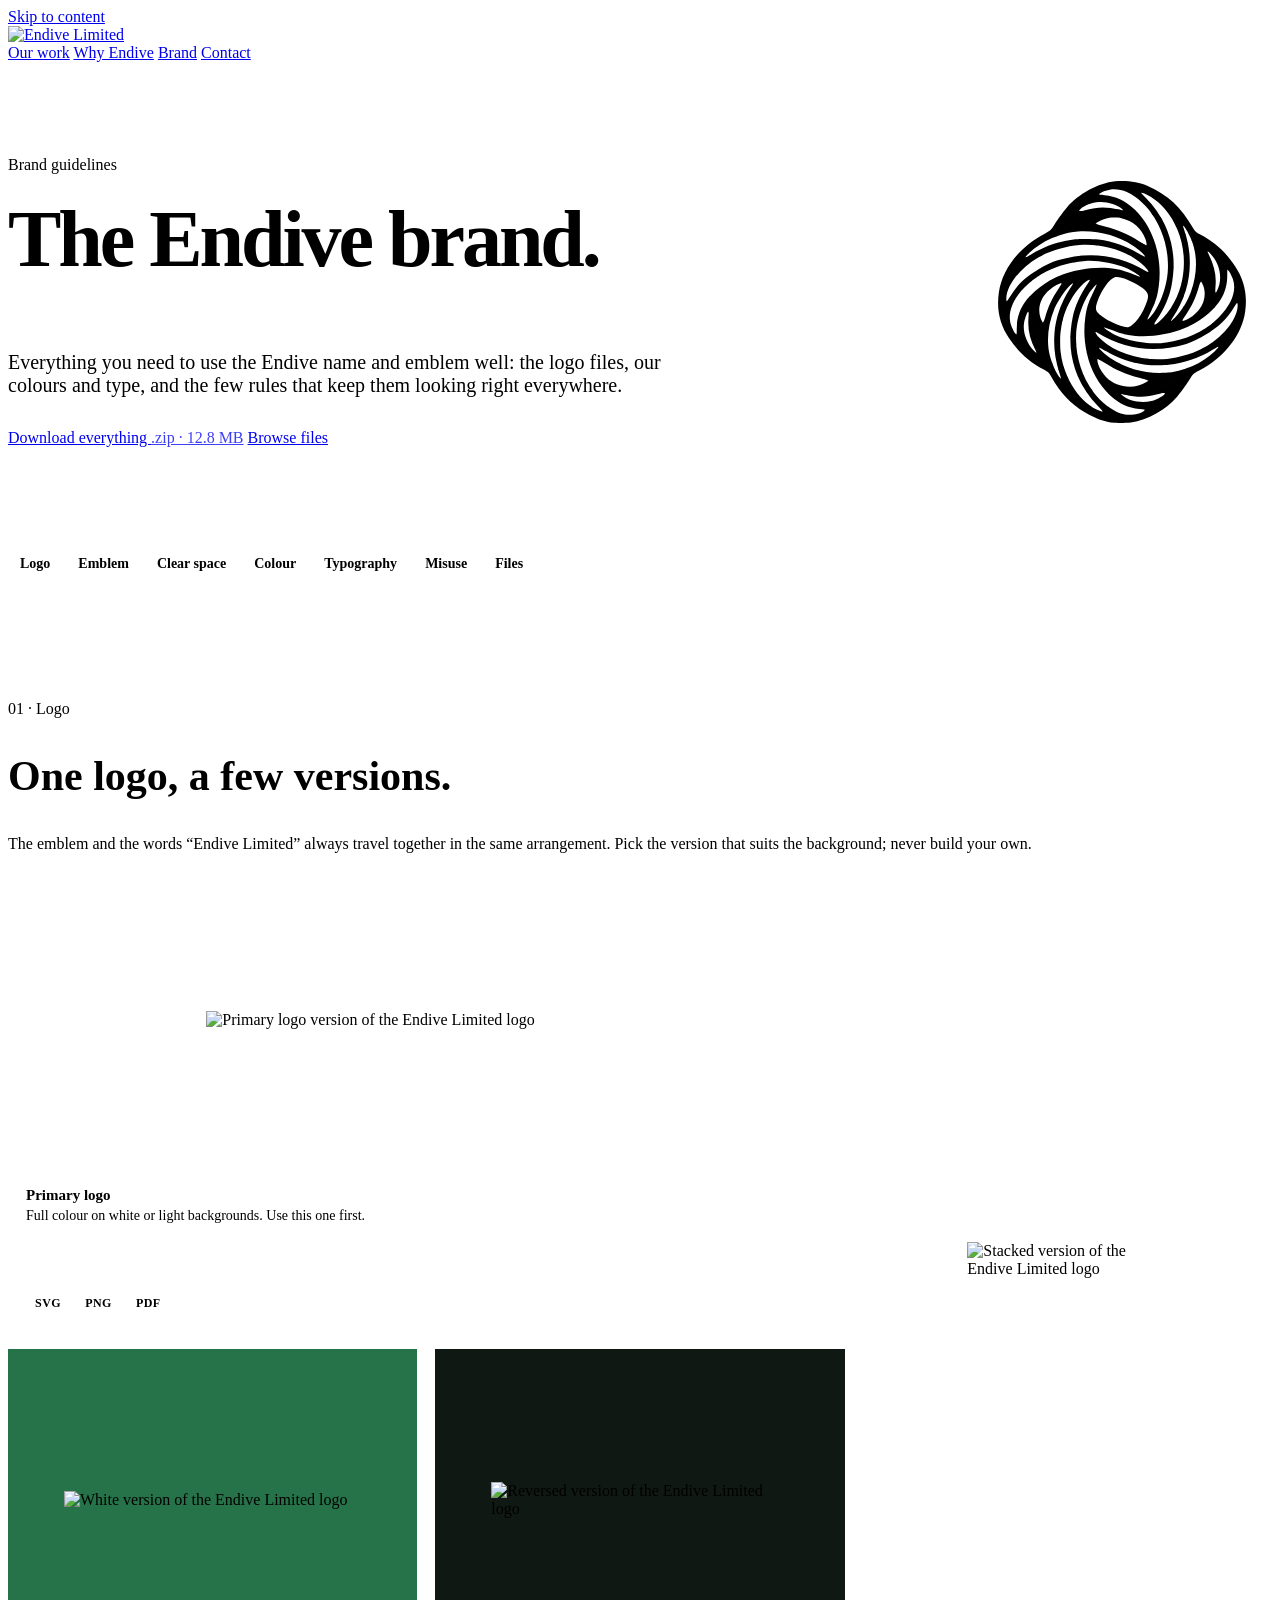
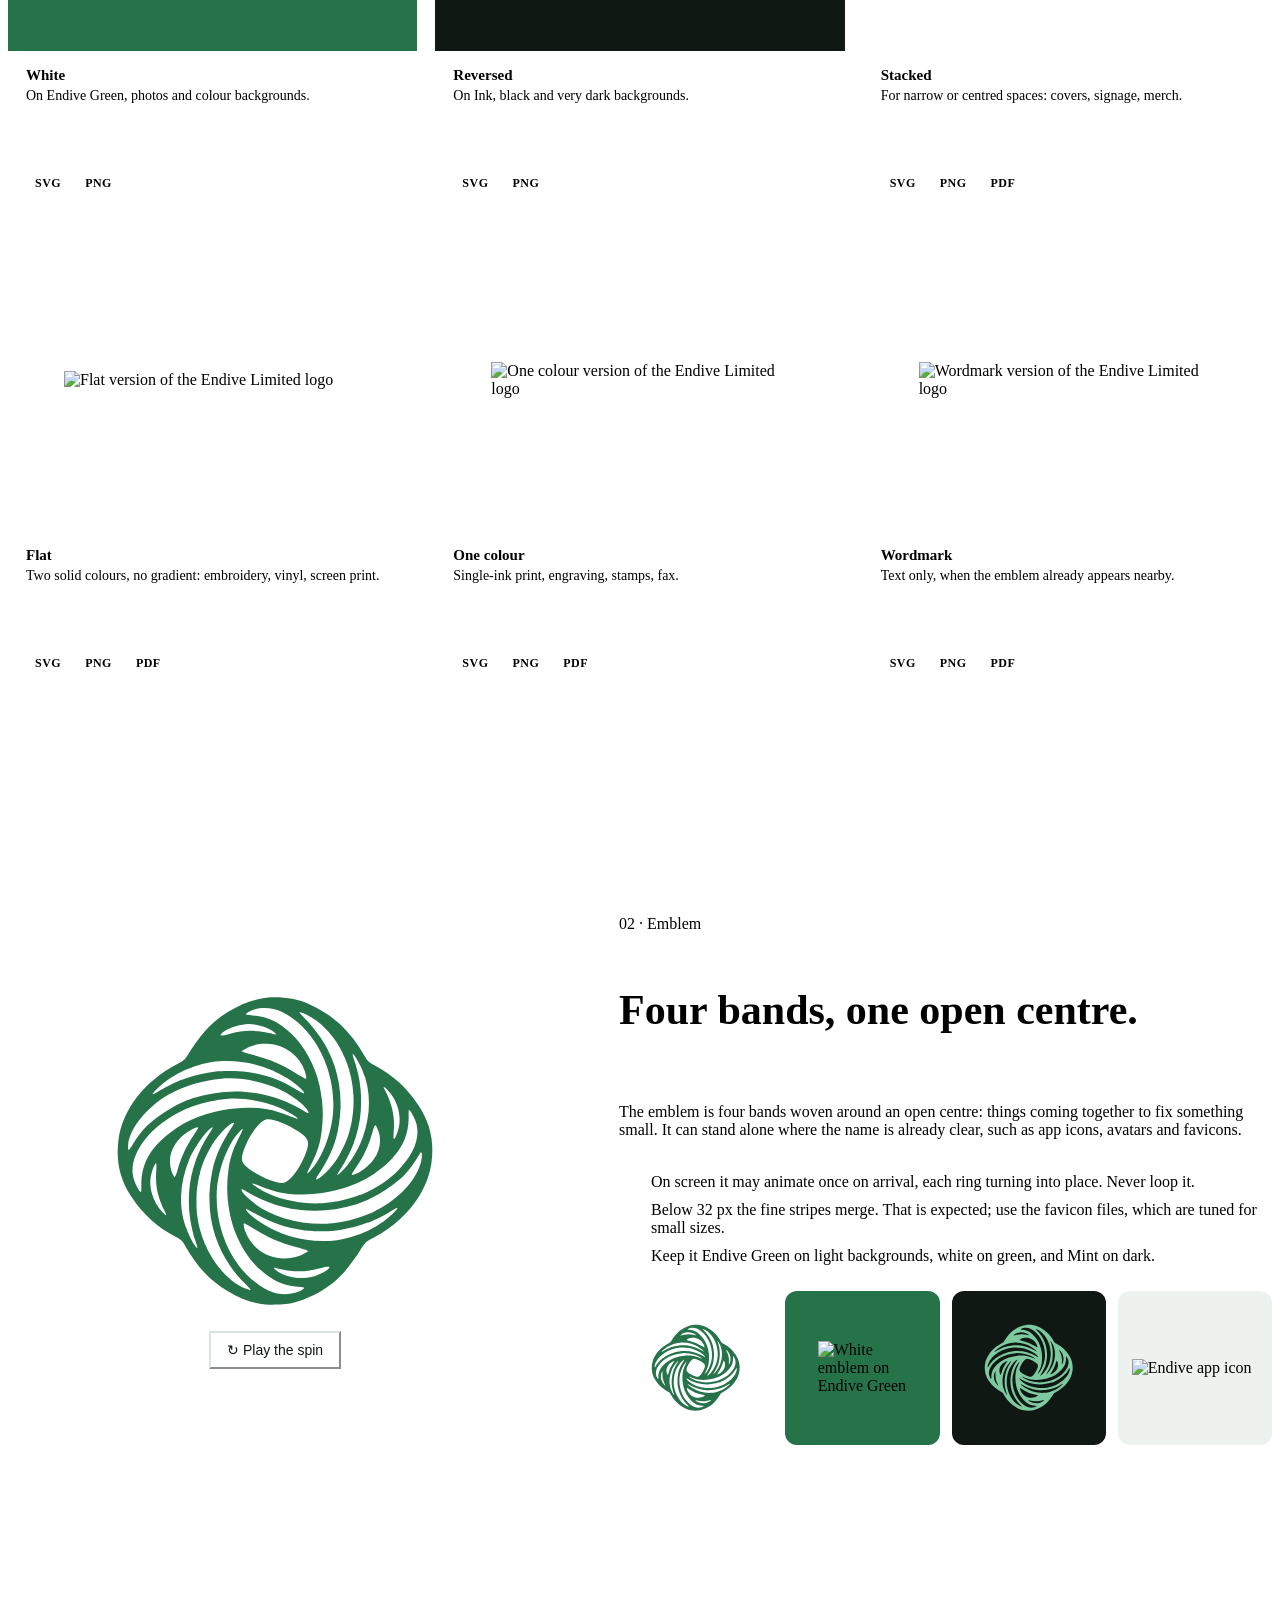
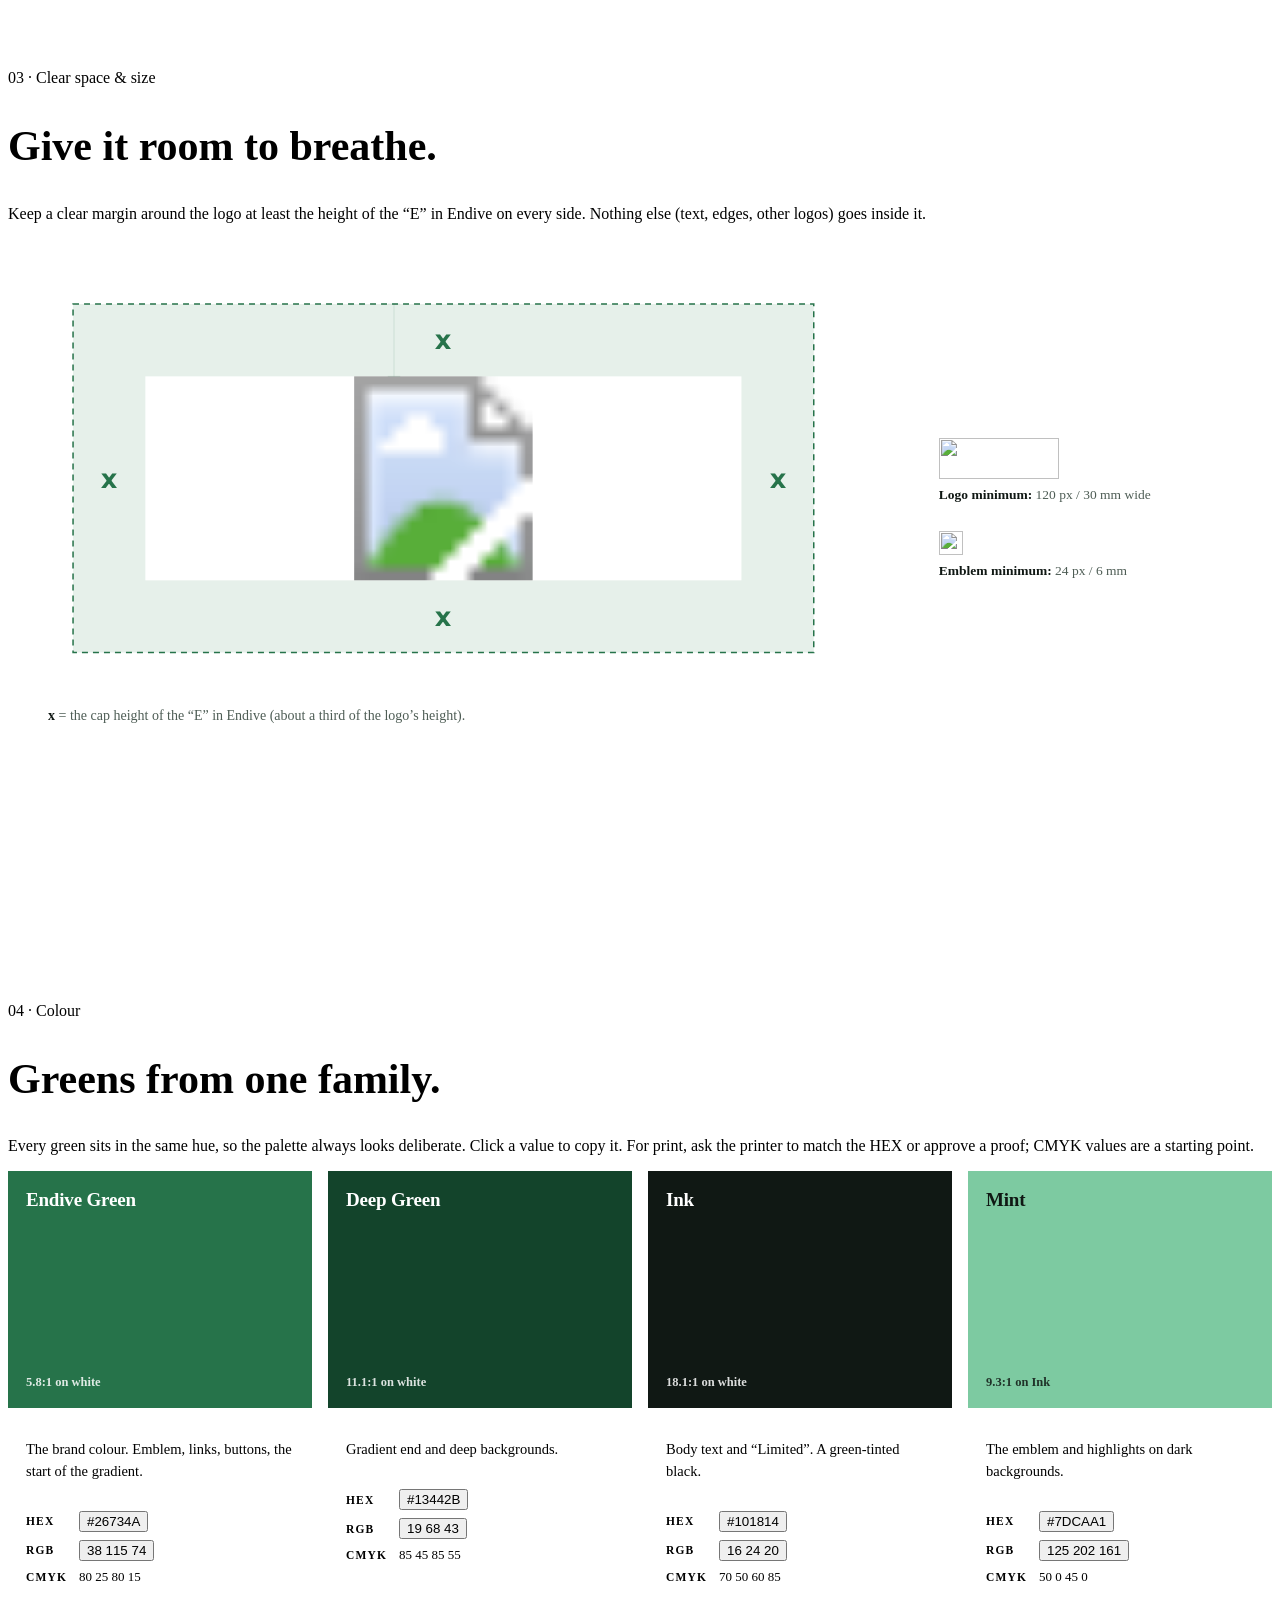
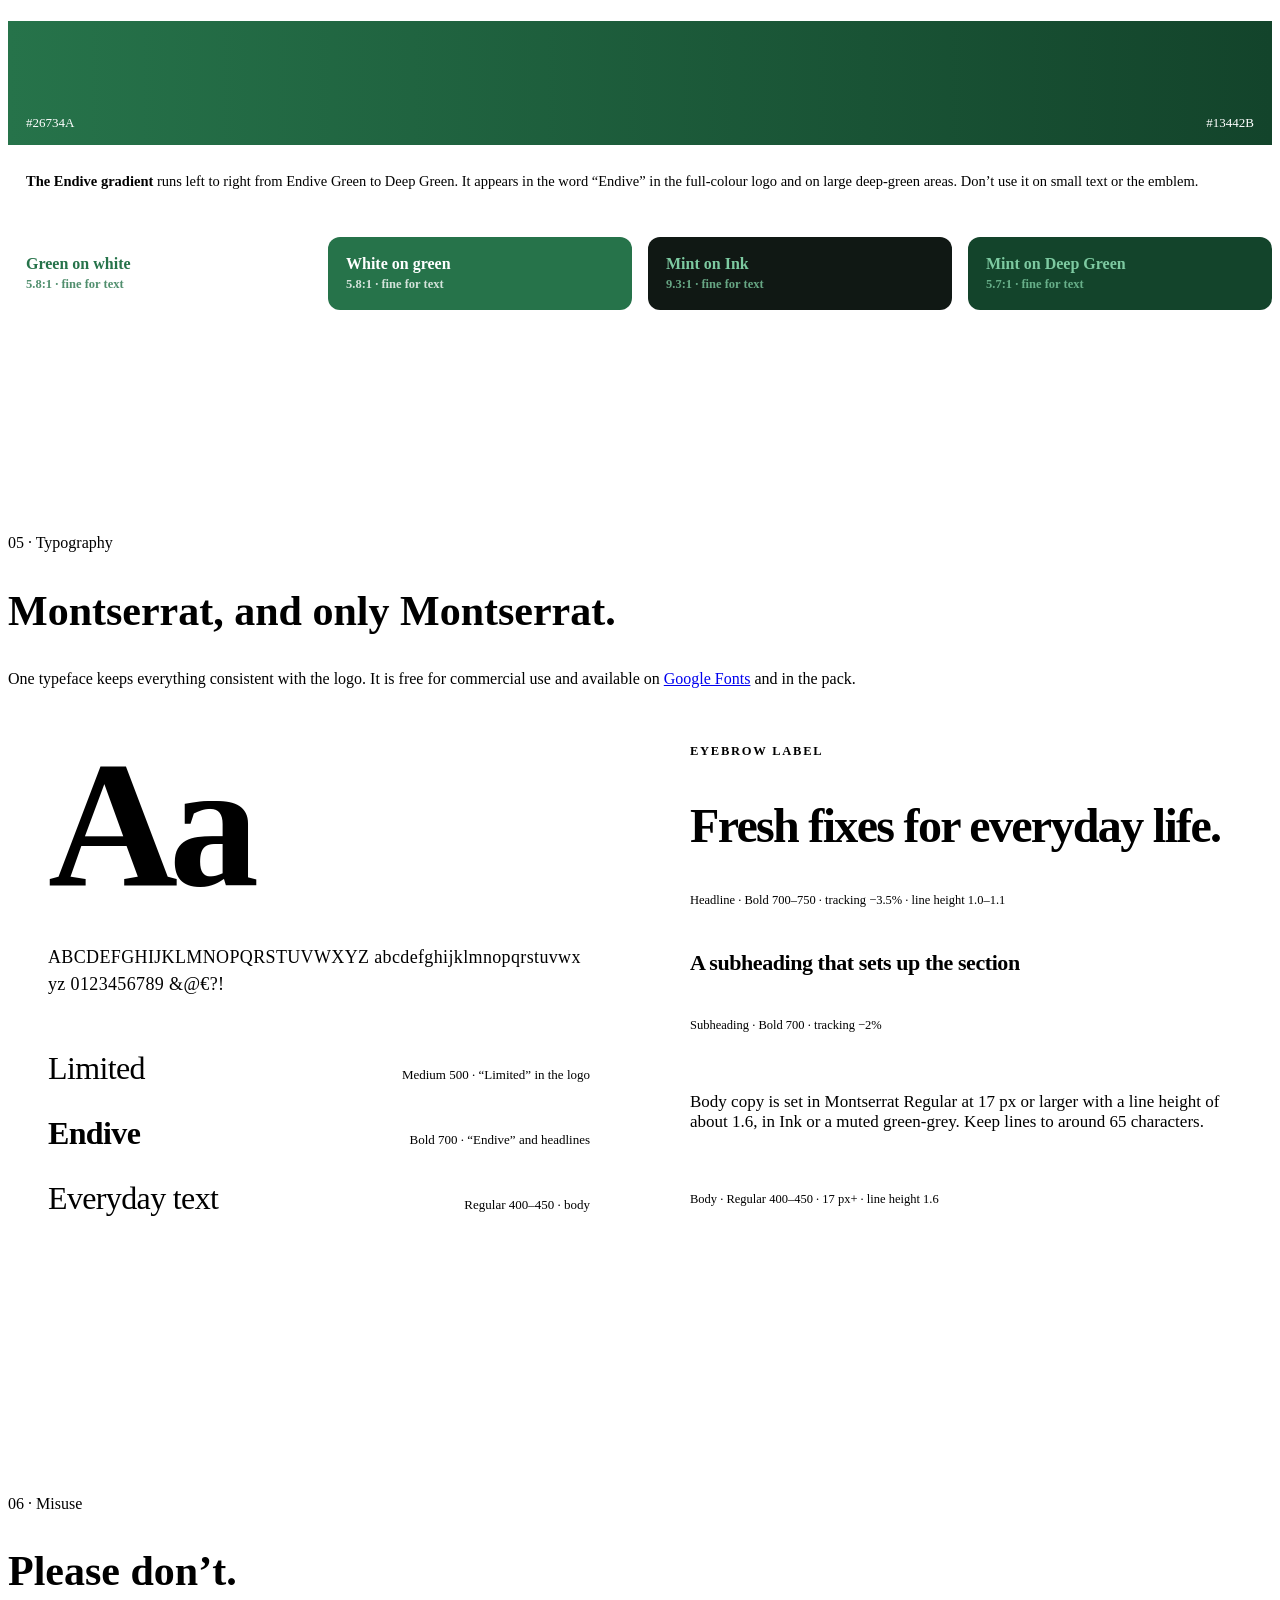
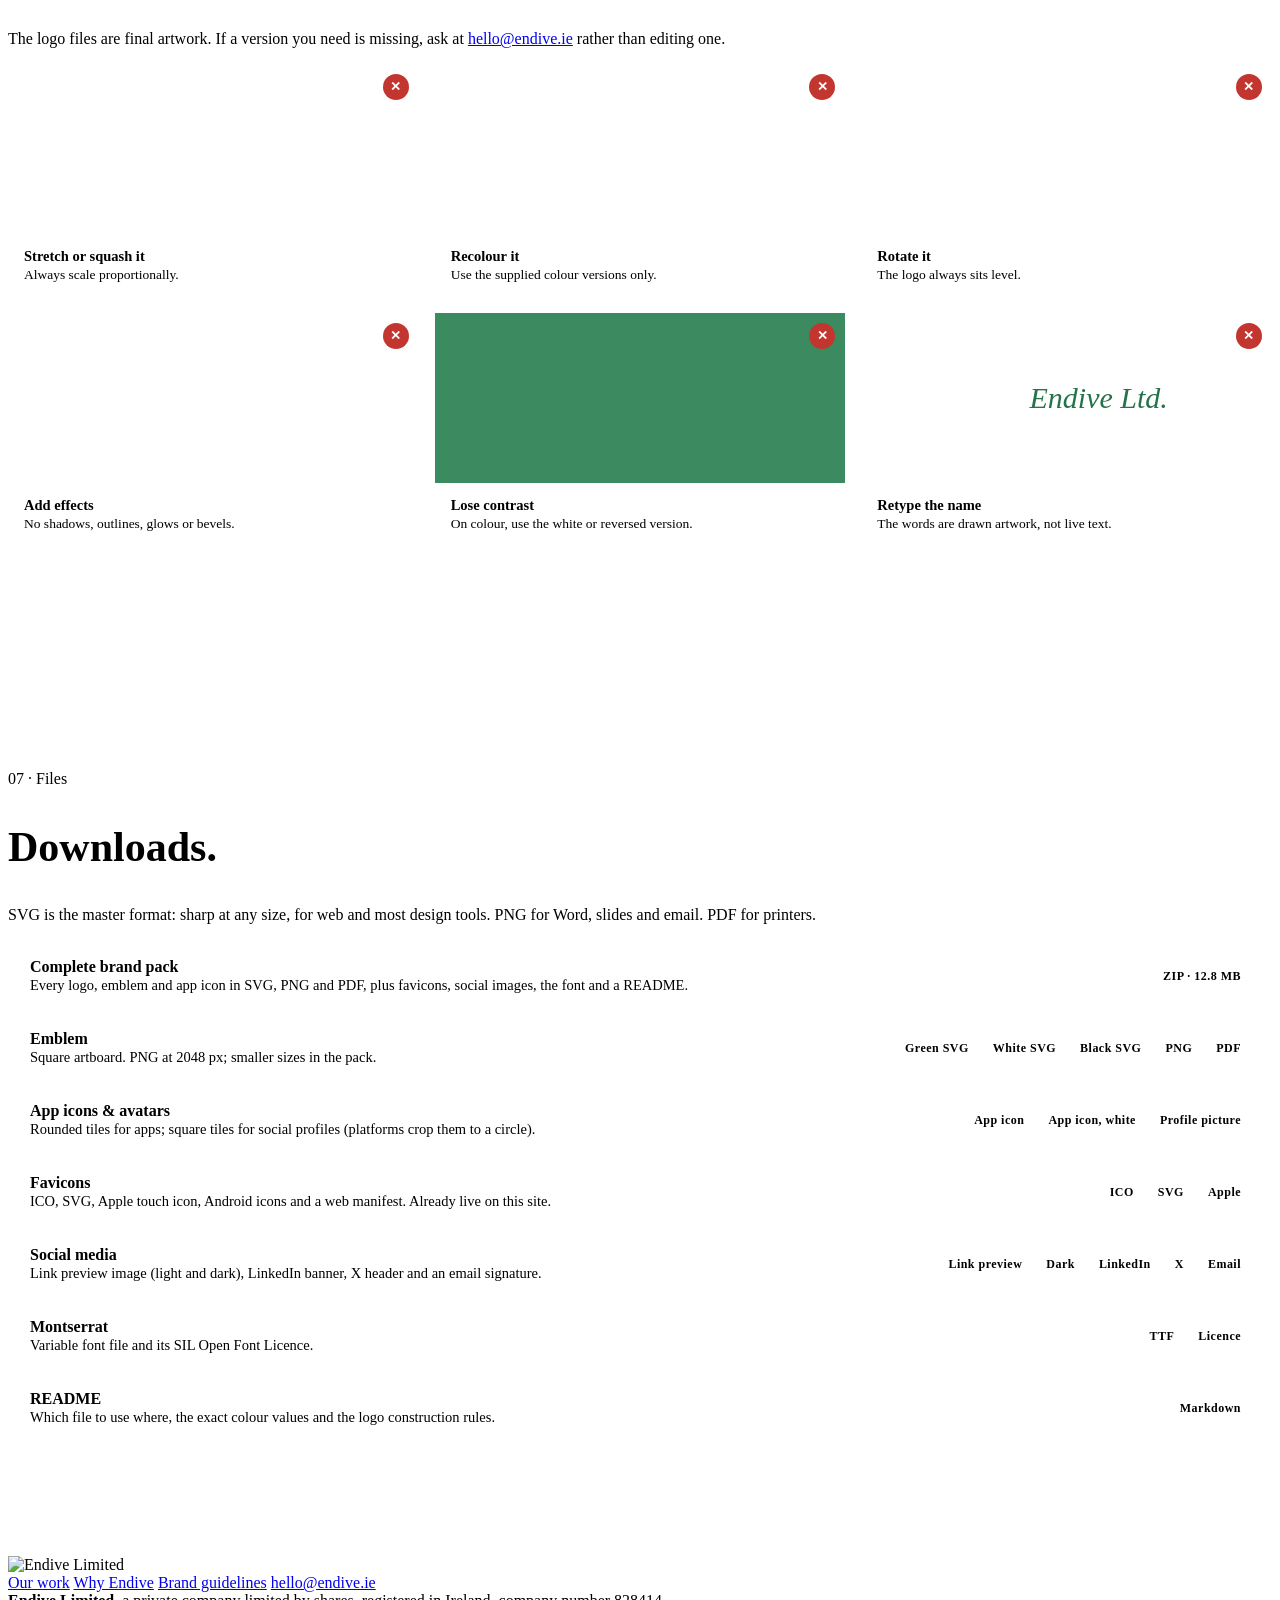
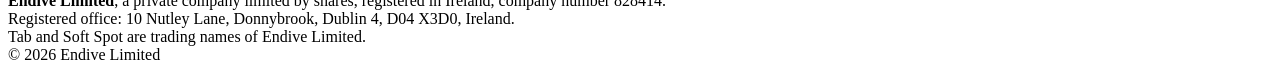
==== site/public/brand/index.html @ 1403a579 "Rebrand the site with the new Endive logo and add brand guidelines - Home page rebuilt in the brand:" ====
<!doctype html>
<html lang="en-IE">
<head>
<meta charset="utf-8">
<meta name="viewport" content="width=device-width, initial-scale=1, viewport-fit=cover">
<title>Brand guidelines · Endive Limited</title>
<meta name="description" content="The Endive Limited logo, emblem, colours and typography, with downloads in SVG, PNG and PDF.">
<link rel="canonical" href="https://endive.ie/brand/">
<meta property="og:type" content="website">
<meta property="og:site_name" content="Endive Limited">
<meta property="og:title" content="Brand guidelines · Endive Limited">
<meta property="og:description" content="The Endive Limited logo, emblem, colours and typography, with downloads in SVG, PNG and PDF.">
<meta property="og:url" content="https://endive.ie/brand/">
<meta property="og:image" content="https://endive.ie/og-image.png">
<meta property="og:image:width" content="1200">
<meta property="og:image:height" content="630">
<meta property="og:image:alt" content="The Endive Limited logo">
<meta name="twitter:card" content="summary_large_image">
<link rel="icon" href="/favicon.ico" sizes="48x48">
<link rel="icon" href="/favicon.svg" type="image/svg+xml">
<link rel="apple-touch-icon" href="/apple-touch-icon.png">
<link rel="manifest" href="/site.webmanifest">
<meta name="theme-color" content="#F5F8F6" media="(prefers-color-scheme: light)">
<meta name="theme-color" content="#0B120E" media="(prefers-color-scheme: dark)">
<link rel="preconnect" href="https://fonts.googleapis.com">
<link rel="preconnect" href="https://fonts.gstatic.com" crossorigin>
<link rel="stylesheet" href="https://fonts.googleapis.com/css2?family=Montserrat:wght@400..800&display=swap">
<link rel="stylesheet" href="/assets/site.css">
<script src="/assets/site.js" defer></script>
<style>
/* Brand guidelines: intro with downloads, then logo, emblem, clear space, colour, type, misuse, files. Logo panels keep their
   intended backgrounds in both themes; everything around them follows the page theme. */
.b-hero { padding-block: clamp(40px, 7vw, 96px) clamp(48px, 7vw, 88px); }
.b-hero .container { display: grid; grid-template-columns: minmax(0, 1.3fr) minmax(0, .7fr); gap: 48px; align-items: center; }
.b-hero h1 { font-size: clamp(42px, 6.6vw, 80px); letter-spacing: -0.038em; margin-top: 20px; }
.b-hero p { font-size: clamp(18px, 1.7vw, 20px); color: var(--muted); max-width: 34em; margin-top: 22px; }
.b-hero .actions { margin-top: 32px; }
.b-hero .stage { width: min(300px, 100%); justify-self: end; border: 0; background: none; padding: 0; cursor: pointer; border-radius: 50%; color: inherit; }
@media (max-width: 860px) { .b-hero .container { grid-template-columns: 1fr; } .b-hero .stage { display: none; } }

.toc { position: sticky; top: 72px; z-index: 10; background: color-mix(in srgb, var(--bg) 88%, transparent); -webkit-backdrop-filter: blur(12px); backdrop-filter: blur(12px); border-block: 1px solid var(--rule); }
.toc .container { display: flex; gap: 4px; overflow-x: auto; scrollbar-width: none; padding-block: 10px; }
.toc .container::-webkit-scrollbar { display: none; }
.toc a { flex: none; font-size: 14px; font-weight: 600; color: var(--muted); text-decoration: none; padding: 6px 12px; border-radius: 999px; }
.toc a:hover { color: var(--fg); background: var(--tint); }
@media (max-width: 720px) { .toc { top: 64px; } }

.b-section { padding-block: clamp(64px, 9vw, 112px); border-bottom: 1px solid var(--rule); scroll-margin-top: 130px; }
.b-section:nth-of-type(even) { background: var(--surface); }
.b-section .section-head h2 { font-size: clamp(30px, 4vw, 42px); }

/* Logo tiles */
.tiles { display: grid; grid-template-columns: repeat(3, minmax(0, 1fr)); gap: 18px; }
.tile { margin: 0; border: 1px solid var(--rule); border-radius: var(--radius); overflow: hidden; background: var(--surface); display: flex; flex-direction: column; }
.tile.wide { grid-column: span 2; }
.tile.tall { grid-row: span 2; }
.tile-art { display: grid; place-items: center; padding: clamp(28px, 5vw, 56px); min-height: 190px; flex: 1; }
.tile-art img { width: 100%; max-width: 300px; height: auto; }
.tile.wide .tile-art img { max-width: 440px; }
.tile.tall .tile-art img { max-width: 200px; }
.tile figcaption { display: flex; flex-direction: column; align-items: flex-start; justify-content: space-between; min-height: 128px; gap: 12px; padding: 16px 18px; border-top: 1px solid var(--rule); font-size: 14px; }
.tile figcaption div:first-child { display: grid; gap: 2px; min-width: 0; }
.tile figcaption strong { font-size: 15px; }
.tile figcaption span { color: var(--muted); line-height: 1.45; }
.dl { display: flex; gap: 6px; flex: none; }
.dl a { font-size: 12px; font-weight: 700; letter-spacing: .04em; text-decoration: none; color: var(--fg); border: 1px solid var(--rule); padding: 4px 9px; border-radius: 999px; }
.dl a:hover { border-color: var(--accent); color: var(--accent); }
@media (max-width: 900px) { .tiles { grid-template-columns: repeat(2, minmax(0, 1fr)); } .tile.tall { grid-row: auto; } }
@media (max-width: 600px) { .tiles { grid-template-columns: 1fr; } .tile.wide { grid-column: auto; } .tile figcaption { min-height: 0; } }

/* Emblem */
.v-green { fill: #26734A; } .v-mint { fill: #7DCAA1; }
.b-hero .stage { position: relative; display: grid; place-items: center; aspect-ratio: 1; }
.b-hero .stage::before { content: ""; position: absolute; inset: 0; border-radius: 50%; background: radial-gradient(circle, var(--tint) 0 46%, transparent 70%); z-index: -1; }
.b-hero .stage .emblem { width: 84%; }
.emb { display: grid; grid-template-columns: minmax(0, .9fr) minmax(0, 1.1fr); gap: clamp(32px, 6vw, 80px); align-items: center; }
.emb-stage { background: #FFFFFF; border: 1px solid var(--rule); border-radius: 22px; padding: clamp(32px, 6vw, 64px); display: grid; gap: 20px; justify-items: center; }
.emb-stage .emblem { fill: #26734A; width: min(320px, 100%); }
.emb-stage .btn { font-size: 14px; padding: 9px 16px; background: #FFFFFF; color: #101814; border-color: #DAE3DD; }
.emb-stage .btn:hover { border-color: #26734A; }
.emb-copy { display: grid; gap: 18px; }
.emb-copy p { color: var(--muted); }
.variants { display: grid; grid-template-columns: repeat(4, minmax(0, 1fr)); gap: 12px; margin-top: 8px; }
.variant { border-radius: 12px; aspect-ratio: 1; display: grid; place-items: center; border: 1px solid var(--rule); }
.variant svg, .variant img { width: 58%; }
.variant.tilebg img { width: 82%; }
.rules { display: grid; gap: 10px; padding: 0; margin: 0; list-style: none; }
.rules li { display: grid; grid-template-columns: 22px 1fr; gap: 10px; }
.rules li::before { content: ""; width: 8px; height: 8px; margin-top: 10px; border-radius: 50%; background: var(--accent); justify-self: center; }
@media (max-width: 860px) { .emb { grid-template-columns: 1fr; } }

/* Clear space */
.space { display: grid; grid-template-columns: minmax(0, 1.4fr) minmax(0, .6fr); gap: 20px; }
.panel { background: #FFFFFF; border: 1px solid var(--rule); border-radius: var(--radius); padding: clamp(20px, 4vw, 40px); display: grid; gap: 16px; align-content: center; }
.panel-cap { font-size: 14px; color: #4E5D55; }
.panel-cap strong { color: #101814; }
.clear svg { width: 100%; height: auto; }
.minsizes { display: grid; gap: 28px; }
.minsize { display: grid; gap: 8px; justify-items: start; }
.minsize span { font-size: 13.5px; color: #4E5D55; }
@media (max-width: 860px) { .space { grid-template-columns: 1fr; } }

/* Colour */
.swatches { display: grid; grid-template-columns: repeat(4, minmax(0, 1fr)); gap: 16px; }
.swatch { border: 1px solid var(--rule); border-radius: var(--radius); overflow: hidden; background: var(--surface); display: flex; flex-direction: column; }
.swatch-chip { aspect-ratio: 4 / 3; padding: 18px; display: flex; flex-direction: column; justify-content: space-between; }
.swatch-chip strong { font-size: 19px; letter-spacing: -0.01em; }
.swatch-chip span { font-size: 12.5px; font-weight: 600; opacity: .85; }
.swatch-body { padding: 16px 18px 18px; display: grid; gap: 14px; font-size: 14.5px; }
.swatch-body p { color: var(--muted); line-height: 1.5; }
.swatch dl { display: grid; grid-template-columns: auto 1fr; gap: 8px 12px; margin: 0; align-items: center; }
.swatch dt { font-size: 11.5px; font-weight: 700; letter-spacing: .1em; color: var(--muted); }
.swatch dd { margin: 0; font-family: var(--mono); font-size: 13px; }
.gradient { margin-top: 18px; border-radius: var(--radius); border: 1px solid var(--rule); overflow: hidden; background: var(--surface); }
.gradient-bar { height: 96px; background: linear-gradient(90deg, #26734A, #13442B); display: flex; align-items: flex-end; justify-content: space-between; padding: 14px 18px; color: #FFFFFF; font-family: var(--mono); font-size: 13px; }
.gradient p { padding: 14px 18px; font-size: 14.5px; color: var(--muted); }
.ratio-row { display: grid; grid-template-columns: repeat(4, minmax(0, 1fr)); gap: 16px; margin-top: 18px; }
.ratio-demo { border-radius: 12px; padding: 18px; font-weight: 650; display: grid; gap: 4px; }
.ratio-demo span { font-size: 12.5px; font-weight: 600; opacity: .8; }
@media (max-width: 960px) { .swatches, .ratio-row { grid-template-columns: repeat(2, minmax(0, 1fr)); } }

/* Typography */
.type { display: grid; grid-template-columns: minmax(0, 1fr) minmax(0, 1fr); gap: 20px; }
.specimen { border: 1px solid var(--rule); border-radius: var(--radius); background: var(--surface); padding: clamp(24px, 4vw, 40px); display: grid; gap: 20px; }
.aa { font-size: clamp(110px, 16vw, 180px); font-weight: 700; line-height: .9; letter-spacing: -0.05em; color: var(--accent); }
.glyphs { font-size: 18px; letter-spacing: .02em; color: var(--muted); word-break: break-all; line-height: 1.5; }
.weights { display: grid; gap: 0; }
.weights div { display: flex; justify-content: space-between; align-items: baseline; gap: 16px; padding-block: 14px; border-bottom: 1px solid var(--rule); }
.weights div:last-child { border-bottom: 0; }
.weights b { font-size: clamp(24px, 3vw, 32px); letter-spacing: -0.02em; }
.weights span { font-size: 13px; color: var(--muted); white-space: nowrap; }
.scale { display: grid; gap: 18px; }
.scale .s1 { font-size: clamp(34px, 4.2vw, 48px); font-weight: 750; letter-spacing: -0.035em; line-height: 1.05; }
.scale .s2 { font-size: 22px; font-weight: 700; letter-spacing: -0.02em; }
.scale .s3 { font-size: 17px; color: var(--muted); }
.scale .s4 { font-size: 12.5px; font-weight: 700; letter-spacing: .14em; text-transform: uppercase; color: var(--accent); }
.spec { font-size: 12.5px; color: var(--muted); font-family: var(--mono); }
@media (max-width: 860px) { .type { grid-template-columns: 1fr; } }

/* Misuse */
.donts { display: grid; grid-template-columns: repeat(3, minmax(0, 1fr)); gap: 16px; }
.dont { margin: 0; border: 1px solid var(--rule); border-radius: var(--radius); overflow: hidden; background: var(--surface); }
.dont-art { position: relative; height: 170px; display: grid; place-items: center; background: #FFFFFF; overflow: hidden; }
.dont-art img { width: 62%; }
.dont-art::after { content: "✕"; position: absolute; top: 10px; right: 10px; width: 26px; height: 26px; border-radius: 50%; background: #C2362F; color: #FFFFFF; font-size: 13px; font-weight: 800; display: grid; place-items: center; }
.dont figcaption { padding: 14px 16px; font-size: 14.5px; font-weight: 600; }
.dont figcaption span { display: block; font-weight: 450; color: var(--muted); font-size: 13.5px; margin-top: 2px; }
.retype { display: flex; align-items: center; gap: 12px; font-family: Georgia, "Times New Roman", serif; font-style: italic; font-size: 30px; color: #26734A; }
.retype img { width: 52px; }
@media (max-width: 860px) { .donts { grid-template-columns: repeat(2, minmax(0, 1fr)); } }
@media (max-width: 520px) { .donts { grid-template-columns: 1fr; } }

/* Files */
.files { display: grid; gap: 0; border: 1px solid var(--rule); border-radius: var(--radius); background: var(--surface); overflow: hidden; }
.file { display: grid; grid-template-columns: minmax(0, 1fr) auto; gap: 8px 24px; align-items: center; padding: 18px 22px; border-bottom: 1px solid var(--rule); }
.file:last-child { border-bottom: 0; }
.file strong { display: block; font-size: 16px; }
.file span { color: var(--muted); font-size: 14.5px; }
.file .dl { flex-wrap: wrap; justify-content: flex-end; }
.file.primary { background: var(--tint); }
@media (max-width: 640px) { .file { grid-template-columns: 1fr; } .file .dl { justify-content: flex-start; } }
</style>
</head>
<body>
<a class="skip" href="#main">Skip to content</a>
<header class="top">
  <div class="container">
    <a class="brandmark" href="/" aria-label="Endive Limited, home"><picture><source srcset="/brand/files/svg/endive-logo-horizontal-reversed.svg" media="(prefers-color-scheme: dark)"><img src="/brand/files/svg/endive-logo-horizontal.svg" alt="Endive Limited" width="117" height="40"></picture></a>
    <nav class="nav" aria-label="Main">
      <a class="opt" href="/#work">Our work</a>
      <a class="opt" href="/#story">Why Endive</a>
      <a href="/brand/" aria-current="page">Brand</a>
      <a class="nav-cta" href="mailto:hello@endive.ie">Contact</a>
    </nav>
  </div>
</header>
<main id="main">
  <section class="b-hero">
    <div class="container">
      <div>
        <span class="eyebrow">Brand guidelines</span>
        <h1>The Endive brand.</h1>
        <p>Everything you need to use the Endive name and emblem well: the logo files, our colours and type, and the few rules that keep them looking right everywhere.</p>
        <div class="actions">
          <a class="btn primary" href="/brand/Endive-Brand-Assets.zip" download>Download everything <span class="muted" style="color:inherit;opacity:.75;font-weight:500">.zip · 12.8 MB</span></a>
          <a class="btn ghost" href="#files">Browse files</a>
        </div>
      </div>
      <button class="stage" type="button" data-replay="brand-hero" aria-label="Spin the Endive emblem"><svg id="brand-hero" class="emblem spin" viewBox="-1200 -1200 2400 2400" role="img" aria-label="Endive emblem"><defs><path id="brand-hero-p" d="M-66.7 -1149C39.8 -1159.9 159.6 -1143.3 244.5 -1105.7C437.5 -1020.4 563.8 -903.1 676.5 -704.6C693.7 -674.4 702.7 -666.2 745.8 -642.5C892.3 -561.7 986.1 -476.5 1075.4 -343.1C1164.1 -210.7 1195.7 -71.1 1173.2 90C1141.9 314.4 977.5 525.6 735.4 652.1C677.4 682.4 676.6 683.3 634.4 752.8C612.3 789.2 557.9 863.1 524.8 901.6C417.8 1026.4 246.5 1122.6 85 1148.4C62.2 1152.1 -39.3 1153.7 -72.5 1150.9C-163.1 1143.4 -251.3 1112.2 -350 1052.9C-491.6 967.7 -583.3 870.4 -676.5 706.2C-693.7 675.9 -702.7 667.8 -745.8 644C-892.3 563.3 -986.1 478 -1075.4 344.7C-1164.1 212.2 -1195.7 72.7 -1173.2 -88.4C-1141.9 -312.9 -977.5 -524 -735.4 -650.6C-677.4 -680.9 -676.6 -681.7 -634.4 -751.2C-612.3 -787.6 -557.9 -861.5 -524.8 -900C-413.4 -1030 -224.3 -1132.8 -66.7 -1149ZM-61.7 -237.4C-117 -226.6 -199.5 -111.6 -239.2 10C-253.9 55.2 -251 79.4 -227.5 105.3C-172.1 166.6 3.7 249 58.5 239.4C116.3 229.2 198.4 116.6 239.2 -8.4C259.8 -71.6 247.4 -98 173.4 -147.5C89.5 -203.7 -19.9 -245.5 -61.7 -237.4ZM1087 18.7C1083.4 24 1075 37.3 1068.3 48.3C995.6 167.5 937 224.2 794.9 312.9C737.9 348.4 665.1 382.7 612.4 398.9C316.7 489.4 30.5 453.9 -229.9 294.4C-270.7 269.4 -251 308.4 -198.3 357C-31.9 510.4 265.7 581.7 516.3 528.2C740.8 480.3 904.3 383.4 1022.5 228.3C1070.4 165.5 1101.7 88.7 1101.7 34.2C1101.6 8.2 1097.2 3.5 1087 18.7ZM-402.5 -542.5C-539.6 -531.6 -686 -487.7 -797 -424.2C-969.3 -325.6 -1101.7 -155.4 -1101.7 -32.7C-1101.6 2.8 -1097.4 1 -1068.3 -46.7C-995.6 -165.9 -937 -222.6 -794.9 -311.3C-737.9 -346.8 -665.1 -381.2 -612.4 -397.3C-316.7 -487.8 -30.5 -452.3 229.9 -292.8C270.7 -267.8 251 -306.8 198.3 -355.4C59.5 -483.4 -185.3 -559.6 -402.5 -542.5ZM-115.8 -1070C-154.7 -1063.7 -195.2 -1048.1 -212 -1032.9C-216.1 -1029.2 -218.9 -1026.9 -218.6 -1025.1C-217.9 -1021.7 -205.3 -1020.6 -166.6 -1016.7C-55 -1005.6 21.2 -970.5 112.5 -888C217.9 -792.8 300.9 -643.5 334 -489.6C360.2 -367.7 365.1 -262.4 350 -148.9C337 -51 322.5 -5.5 270 102.5C236.5 171.2 235.1 176.9 256.1 157C348.6 69.9 428.6 -135.8 436.8 -307.5C451.9 -621.7 287.4 -933 46.1 -1046.7C-2.8 -1069.7 -63.4 -1078.5 -115.8 -1070ZM-256.1 -155.5C-348.6 -68.3 -428.6 137.4 -436.8 309.1C-446.2 504.8 -385.4 707 -271.2 860C-204.2 949.7 -92.8 1036.5 -11.7 1062.1C61.8 1085.3 168.7 1072.5 210.8 1035.5C215.5 1031.3 218.8 1028.6 218.5 1026.7C217.8 1023.2 204.9 1022.1 166.6 1018.3C55 1007.1 -21.2 972 -112.5 889.6C-217.9 794.4 -300.9 645 -334 491.2C-360.2 369.3 -365.1 264 -350 150.5C-337 52.6 -322.5 7.1 -270 -100.9C-236.5 -169.6 -235.1 -175.4 -256.1 -155.5ZM1003 -306.3C1002.8 -305.6 1002.6 -282.2 1002.5 -254.2C1002 -79.9 924.8 45.3 738.8 173.9C563.7 294.8 278.9 353.9 58.4 314.9C9.3 306.3 -39.4 291.2 -117.8 260.5C-172.4 239.1 -181.1 237.7 -163 253.2C-68.5 334.1 129.3 393.2 305.8 393.2C355 393.2 363.3 392.6 421.7 384.8C615.5 358.9 798.4 272.2 920.8 148.3C1046.6 21 1094 -108.3 1055.7 -219.6C1040.8 -262.7 1006.5 -319.3 1003 -306.3ZM-346.7 -391.6C-491 -379.1 -604.2 -348.9 -715.2 -293.3C-947.1 -177.1 -1096.6 29.6 -1064.5 189.5C-1056.5 229.2 -1030.1 285.7 -1011 304C-1008.4 306.5 -1006.7 308.2 -1005.4 307.9C-1002.5 307.1 -1002.5 295.3 -1002.4 256.1C-1002.2 81.7 -925 -43.6 -738.8 -172.3C-563.7 -293.2 -278.9 -352.3 -58.4 -313.4C-9.3 -304.7 39.4 -289.7 117.8 -259C163.9 -240.9 170 -239 170 -243C170 -253.6 92.1 -300.7 34.1 -325.1C-76.4 -371.8 -241.8 -400.6 -346.7 -391.6ZM-323.7 -207.3C-371.6 -181.3 -442.8 -99.1 -488.7 -16.9C-543.6 81.5 -566.9 153.6 -584.1 279.1C-590.5 325.6 -590.6 422.9 -584.2 477.5C-554.7 730.9 -391.6 972.3 -206.1 1037.3C-173.6 1048.7 -175 1045.5 -225.4 994.3C-451.3 765.1 -536 471.7 -469.9 148C-448.6 43.8 -402.4 -60.3 -328.5 -170.6C-301.5 -210.9 -300.3 -220 -323.7 -207.3ZM183.3 -1038.2C183.3 -1036.7 202.3 -1016.2 225.4 -992.8C451.3 -763.6 536 -470.2 469.9 -146.4C448.6 -42.2 402.4 61.9 328.5 172.2C295.3 221.8 302.9 228.1 350.4 189.9C459.1 102.5 549.8 -65 576.4 -227.5C588 -298.2 591.3 -349.6 588.4 -416.7C577.2 -677.6 436 -923.3 241.7 -1020.2C208 -1037 183.3 -1044.6 183.3 -1038.2ZM896.7 435.4C888.9 439.8 873.9 448.7 863.3 455.2C737.4 532.4 601.6 578.9 445 598.4C396.5 604.4 272.3 603.4 223.4 596.6C80.8 576.6 -24.6 540.7 -149.5 469.4C-210.1 434.8 -218.3 430.9 -218.3 436.8C-218.3 449 -162.5 499.9 -112.5 533.3C41.3 636 223.2 685 410.5 674.3C580.7 664.6 767.1 583.5 884.3 468.1C924 429.1 928.3 417.6 896.7 435.4ZM-418.8 -672.5C-582 -662.3 -770 -579.1 -884.3 -466.6C-933.9 -417.8 -930.1 -413.3 -870 -449.6C-732.9 -532.6 -605 -576.9 -445 -596.8C-396.5 -602.9 -272.3 -601.8 -223.4 -595C-80.8 -575 24.6 -539.1 149.5 -467.8C210.1 -433.2 218.3 -429.3 218.3 -435.2C218.3 -447.4 162.5 -498.3 112.5 -531.7C-42.8 -635.4 -228.2 -684.5 -418.8 -672.5ZM-235 548.4C-235 595 -199.2 665.9 -150.2 716.3C-53.7 815.7 115.9 835.7 233.3 761.6C241.3 756.6 248.7 752.5 249.8 752.5C250.8 752.5 251.7 751.7 251.7 750.8C251.7 749.9 250.2 749.1 248.4 749.1C246.7 749.1 244.8 748.4 244.3 747.6C241.7 743.5 213 734.3 162.9 721.5C35.3 688.9 -51.8 651.3 -161.9 581.2C-194.6 560.3 -227.2 542.5 -232.5 542.5C-234.3 542.5 -235 544.2 -235 548.4ZM-119.2 -801.9C-159.9 -795.2 -202.1 -779.7 -233.3 -760C-241.3 -755 -248.7 -750.9 -249.8 -750.9C-250.8 -750.9 -251.7 -750.1 -251.7 -749.2C-251.7 -748.3 -250.2 -747.5 -248.4 -747.5C-246.7 -747.5 -244.8 -746.9 -244.3 -746C-241.7 -742 -213 -732.8 -162.9 -719.9C-35.3 -687.4 51.8 -649.7 161.9 -579.6C194.6 -558.8 227.2 -540.9 232.5 -540.9C237.8 -540.9 232.7 -573.2 223.1 -600.4C187.7 -700.9 101.4 -775.7 -5.6 -798.6C-30.4 -803.9 -95.4 -805.8 -119.2 -801.9ZM-478.8 -172.4C-522.6 -143.5 -609.1 -19.2 -642.7 62.8C-705.6 216.3 -721.2 372.8 -687.4 510.7C-668.7 586.7 -623.3 686.3 -590.9 722.2C-578.4 735.9 -579.1 729.6 -595.3 679.4C-637.8 547.4 -652.8 428.6 -643.3 299.1C-632.4 149.7 -578.7 -3.2 -491.6 -133.5C-462.9 -176.5 -460.1 -184.8 -478.8 -172.4ZM582.7 -726.1C581.1 -723.6 583.8 -713.1 595.7 -676.3C622.2 -594.6 634.8 -536 641.7 -462.5C662 -245.2 611.3 -45.9 488.4 140.1C455.6 189.7 461 193.5 503.3 150.9C565.7 88.1 624 -6.4 656.6 -97.3C721.3 -278 720.8 -455 655 -606.7C629.7 -665.1 587.7 -734.3 582.7 -726.1ZM749.3 -190.5C743.9 -182.2 738.2 -167.3 732.5 -146.7C703.9 -42.6 666.2 38.7 606 126.1C568.4 180.8 567.3 186 594.8 176.7C644.2 159.9 700.3 116.7 738.3 66.1C793.6 -7.2 803.4 -104.3 763.1 -178.8C754.2 -195.3 753.1 -196.3 749.3 -190.5ZM-595.5 -175C-631.6 -162.4 -680.4 -129.4 -711.3 -96.8C-781 -23.2 -804.4 65.5 -776.4 149.9C-770.7 167.2 -755.6 196.2 -752.8 195.4C-748.9 194.3 -738.2 169.5 -732.5 148.3C-704.4 45.3 -666.2 -37.1 -606 -124.6C-568.4 -179.3 -567.2 -184.9 -595.5 -175ZM-219.2 -951.5C-285.7 -946.2 -358.4 -919.3 -394.8 -886.6C-422 -862.2 -406.1 -859.2 -342.8 -877C-232.9 -907.8 -146.6 -908.9 -29.9 -880.8C11 -871 16.2 -871.7 1.4 -884.9C-46 -927.6 -144.8 -957.4 -219.2 -951.5ZM375 869.9C370 871 353.5 875.4 338.3 879.6C232 909.4 145.4 910.2 29.9 882.4C-11 872.6 -16.2 873.3 -1.4 886.5C61.6 943.2 183.4 967.8 280 943.4C339.6 928.3 416.3 883.3 407.3 868.8C406.1 866.8 385.5 867.5 375 869.9ZM815 -478.1C815 -476.5 820.5 -464.3 827.3 -451C876.6 -353.9 898.4 -257.7 891.7 -166.7C885.7 -85 887.8 -74.8 903.9 -105.6C955.5 -204.4 941.5 -331.3 868.3 -428.7C844.3 -460.6 815 -487.7 815 -478.1ZM-897.2 96.1C-909.3 112.3 -926.7 162.6 -932.5 198.3C-946.5 284.1 -910.8 388.9 -843.5 459.6C-812.8 491.9 -808.3 490 -827.3 452.6C-877.7 353.5 -897.9 262.5 -891.4 164.9C-887 99.9 -888.4 84.4 -897.2 96.1Z"/><clipPath id="brand-hero-c0"><path clip-rule="evenodd" d="M312 0A312 312 0 1 0 -312 0A312 312 0 1 0 312 0Z"/></clipPath><clipPath id="brand-hero-c1"><path clip-rule="evenodd" d="M594 0A594 594 0 1 0 -594 0A594 594 0 1 0 594 0ZM306 0A306 306 0 1 0 -306 0A306 306 0 1 0 306 0Z"/></clipPath><clipPath id="brand-hero-c2"><path clip-rule="evenodd" d="M888 0A888 888 0 1 0 -888 0A888 888 0 1 0 888 0ZM588 0A588 588 0 1 0 -588 0A588 588 0 1 0 588 0Z"/></clipPath><clipPath id="brand-hero-c3"><path clip-rule="evenodd" d="M1440 0A1440 1440 0 1 0 -1440 0A1440 1440 0 1 0 1440 0ZM882 0A882 882 0 1 0 -882 0A882 882 0 1 0 882 0Z"/></clipPath></defs><g class="rings"><g class="ring r3"><use href="#brand-hero-p" clip-path="url(#brand-hero-c3)"/></g><g class="ring r2"><use href="#brand-hero-p" clip-path="url(#brand-hero-c2)"/></g><g class="ring r1"><use href="#brand-hero-p" clip-path="url(#brand-hero-c1)"/></g><g class="ring r0"><use href="#brand-hero-p" clip-path="url(#brand-hero-c0)"/></g></g></svg></button>
    </div>
  </section>

  <nav class="toc" aria-label="On this page">
    <div class="container">
      <a href="#logo">Logo</a><a href="#emblem">Emblem</a><a href="#space">Clear space</a><a href="#colour">Colour</a><a href="#type">Typography</a><a href="#misuse">Misuse</a><a href="#files">Files</a>
    </div>
  </nav>

  <!-- ---------- Logo ---------- -->
  <section id="logo" class="b-section">
    <div class="container">
      <div class="section-head reveal">
        <span class="eyebrow">01 · Logo</span>
        <h2>One logo, a few versions.</h2>
        <p>The emblem and the words “Endive Limited” always travel together in the same arrangement. Pick the version that suits the background; never build your own.</p>
      </div>
      <div class="tiles">
<figure class="tile wide reveal">
  <div class="tile-art" style="background:#FFFFFF"><img src="/brand/files/svg/endive-logo-horizontal.svg" alt="Primary logo version of the Endive Limited logo" loading="lazy"></div>
  <figcaption><div><strong>Primary logo</strong><span>Full colour on white or light backgrounds. Use this one first.</span></div><div class="dl"><a href="/brand/files/svg/endive-logo-horizontal.svg" download>SVG</a><a href="/brand/files/png/endive-logo-horizontal/endive-logo-horizontal-3200px.png" download>PNG</a><a href="/brand/files/pdf/endive-logo-horizontal.pdf" download>PDF</a></div></figcaption>
</figure>
<figure class="tile tall reveal">
  <div class="tile-art" style="background:#FFFFFF"><img src="/brand/files/svg/endive-logo-stacked.svg" alt="Stacked version of the Endive Limited logo" loading="lazy"></div>
  <figcaption><div><strong>Stacked</strong><span>For narrow or centred spaces: covers, signage, merch.</span></div><div class="dl"><a href="/brand/files/svg/endive-logo-stacked.svg" download>SVG</a><a href="/brand/files/png/endive-logo-stacked/endive-logo-stacked-3200px.png" download>PNG</a><a href="/brand/files/pdf/endive-logo-stacked.pdf" download>PDF</a></div></figcaption>
</figure>
<figure class="tile  reveal">
  <div class="tile-art" style="background:#26734A"><img src="/brand/files/svg/endive-logo-horizontal-white.svg" alt="White version of the Endive Limited logo" loading="lazy"></div>
  <figcaption><div><strong>White</strong><span>On Endive Green, photos and colour backgrounds.</span></div><div class="dl"><a href="/brand/files/svg/endive-logo-horizontal-white.svg" download>SVG</a><a href="/brand/files/png/endive-logo-horizontal-white/endive-logo-horizontal-white-3200px.png" download>PNG</a></div></figcaption>
</figure>
<figure class="tile  reveal">
  <div class="tile-art" style="background:#101814"><img src="/brand/files/svg/endive-logo-horizontal-reversed.svg" alt="Reversed version of the Endive Limited logo" loading="lazy"></div>
  <figcaption><div><strong>Reversed</strong><span>On Ink, black and very dark backgrounds.</span></div><div class="dl"><a href="/brand/files/svg/endive-logo-horizontal-reversed.svg" download>SVG</a><a href="/brand/files/png/endive-logo-horizontal-reversed/endive-logo-horizontal-reversed-3200px.png" download>PNG</a></div></figcaption>
</figure>
<figure class="tile  reveal">
  <div class="tile-art" style="background:#FFFFFF"><img src="/brand/files/svg/endive-logo-horizontal-flat.svg" alt="Flat version of the Endive Limited logo" loading="lazy"></div>
  <figcaption><div><strong>Flat</strong><span>Two solid colours, no gradient: embroidery, vinyl, screen print.</span></div><div class="dl"><a href="/brand/files/svg/endive-logo-horizontal-flat.svg" download>SVG</a><a href="/brand/files/png/endive-logo-horizontal-flat/endive-logo-horizontal-flat-3200px.png" download>PNG</a><a href="/brand/files/pdf/endive-logo-horizontal-flat.pdf" download>PDF</a></div></figcaption>
</figure>
<figure class="tile  reveal">
  <div class="tile-art" style="background:#FFFFFF"><img src="/brand/files/svg/endive-logo-horizontal-black.svg" alt="One colour version of the Endive Limited logo" loading="lazy"></div>
  <figcaption><div><strong>One colour</strong><span>Single-ink print, engraving, stamps, fax.</span></div><div class="dl"><a href="/brand/files/svg/endive-logo-horizontal-black.svg" download>SVG</a><a href="/brand/files/png/endive-logo-horizontal-black/endive-logo-horizontal-black-3200px.png" download>PNG</a><a href="/brand/files/pdf/endive-logo-horizontal-black.pdf" download>PDF</a></div></figcaption>
</figure>
<figure class="tile  reveal">
  <div class="tile-art" style="background:#FFFFFF"><img src="/brand/files/svg/endive-wordmark.svg" alt="Wordmark version of the Endive Limited logo" loading="lazy"></div>
  <figcaption><div><strong>Wordmark</strong><span>Text only, when the emblem already appears nearby.</span></div><div class="dl"><a href="/brand/files/svg/endive-wordmark.svg" download>SVG</a><a href="/brand/files/png/endive-wordmark/endive-wordmark-3200px.png" download>PNG</a><a href="/brand/files/pdf/endive-wordmark.pdf" download>PDF</a></div></figcaption>
</figure>
      </div>
    </div>
  </section>

  <!-- ---------- Emblem ---------- -->
  <section id="emblem" class="b-section">
    <div class="container emb">
      <div class="emb-stage reveal">
        <svg id="emblem-demo" class="emblem spin" viewBox="-1200 -1200 2400 2400" role="img" aria-label="Endive emblem"><defs><path id="emblem-demo-p" d="M-66.7 -1149C39.8 -1159.9 159.6 -1143.3 244.5 -1105.7C437.5 -1020.4 563.8 -903.1 676.5 -704.6C693.7 -674.4 702.7 -666.2 745.8 -642.5C892.3 -561.7 986.1 -476.5 1075.4 -343.1C1164.1 -210.7 1195.7 -71.1 1173.2 90C1141.9 314.4 977.5 525.6 735.4 652.1C677.4 682.4 676.6 683.3 634.4 752.8C612.3 789.2 557.9 863.1 524.8 901.6C417.8 1026.4 246.5 1122.6 85 1148.4C62.2 1152.1 -39.3 1153.7 -72.5 1150.9C-163.1 1143.4 -251.3 1112.2 -350 1052.9C-491.6 967.7 -583.3 870.4 -676.5 706.2C-693.7 675.9 -702.7 667.8 -745.8 644C-892.3 563.3 -986.1 478 -1075.4 344.7C-1164.1 212.2 -1195.7 72.7 -1173.2 -88.4C-1141.9 -312.9 -977.5 -524 -735.4 -650.6C-677.4 -680.9 -676.6 -681.7 -634.4 -751.2C-612.3 -787.6 -557.9 -861.5 -524.8 -900C-413.4 -1030 -224.3 -1132.8 -66.7 -1149ZM-61.7 -237.4C-117 -226.6 -199.5 -111.6 -239.2 10C-253.9 55.2 -251 79.4 -227.5 105.3C-172.1 166.6 3.7 249 58.5 239.4C116.3 229.2 198.4 116.6 239.2 -8.4C259.8 -71.6 247.4 -98 173.4 -147.5C89.5 -203.7 -19.9 -245.5 -61.7 -237.4ZM1087 18.7C1083.4 24 1075 37.3 1068.3 48.3C995.6 167.5 937 224.2 794.9 312.9C737.9 348.4 665.1 382.7 612.4 398.9C316.7 489.4 30.5 453.9 -229.9 294.4C-270.7 269.4 -251 308.4 -198.3 357C-31.9 510.4 265.7 581.7 516.3 528.2C740.8 480.3 904.3 383.4 1022.5 228.3C1070.4 165.5 1101.7 88.7 1101.7 34.2C1101.6 8.2 1097.2 3.5 1087 18.7ZM-402.5 -542.5C-539.6 -531.6 -686 -487.7 -797 -424.2C-969.3 -325.6 -1101.7 -155.4 -1101.7 -32.7C-1101.6 2.8 -1097.4 1 -1068.3 -46.7C-995.6 -165.9 -937 -222.6 -794.9 -311.3C-737.9 -346.8 -665.1 -381.2 -612.4 -397.3C-316.7 -487.8 -30.5 -452.3 229.9 -292.8C270.7 -267.8 251 -306.8 198.3 -355.4C59.5 -483.4 -185.3 -559.6 -402.5 -542.5ZM-115.8 -1070C-154.7 -1063.7 -195.2 -1048.1 -212 -1032.9C-216.1 -1029.2 -218.9 -1026.9 -218.6 -1025.1C-217.9 -1021.7 -205.3 -1020.6 -166.6 -1016.7C-55 -1005.6 21.2 -970.5 112.5 -888C217.9 -792.8 300.9 -643.5 334 -489.6C360.2 -367.7 365.1 -262.4 350 -148.9C337 -51 322.5 -5.5 270 102.5C236.5 171.2 235.1 176.9 256.1 157C348.6 69.9 428.6 -135.8 436.8 -307.5C451.9 -621.7 287.4 -933 46.1 -1046.7C-2.8 -1069.7 -63.4 -1078.5 -115.8 -1070ZM-256.1 -155.5C-348.6 -68.3 -428.6 137.4 -436.8 309.1C-446.2 504.8 -385.4 707 -271.2 860C-204.2 949.7 -92.8 1036.5 -11.7 1062.1C61.8 1085.3 168.7 1072.5 210.8 1035.5C215.5 1031.3 218.8 1028.6 218.5 1026.7C217.8 1023.2 204.9 1022.1 166.6 1018.3C55 1007.1 -21.2 972 -112.5 889.6C-217.9 794.4 -300.9 645 -334 491.2C-360.2 369.3 -365.1 264 -350 150.5C-337 52.6 -322.5 7.1 -270 -100.9C-236.5 -169.6 -235.1 -175.4 -256.1 -155.5ZM1003 -306.3C1002.8 -305.6 1002.6 -282.2 1002.5 -254.2C1002 -79.9 924.8 45.3 738.8 173.9C563.7 294.8 278.9 353.9 58.4 314.9C9.3 306.3 -39.4 291.2 -117.8 260.5C-172.4 239.1 -181.1 237.7 -163 253.2C-68.5 334.1 129.3 393.2 305.8 393.2C355 393.2 363.3 392.6 421.7 384.8C615.5 358.9 798.4 272.2 920.8 148.3C1046.6 21 1094 -108.3 1055.7 -219.6C1040.8 -262.7 1006.5 -319.3 1003 -306.3ZM-346.7 -391.6C-491 -379.1 -604.2 -348.9 -715.2 -293.3C-947.1 -177.1 -1096.6 29.6 -1064.5 189.5C-1056.5 229.2 -1030.1 285.7 -1011 304C-1008.4 306.5 -1006.7 308.2 -1005.4 307.9C-1002.5 307.1 -1002.5 295.3 -1002.4 256.1C-1002.2 81.7 -925 -43.6 -738.8 -172.3C-563.7 -293.2 -278.9 -352.3 -58.4 -313.4C-9.3 -304.7 39.4 -289.7 117.8 -259C163.9 -240.9 170 -239 170 -243C170 -253.6 92.1 -300.7 34.1 -325.1C-76.4 -371.8 -241.8 -400.6 -346.7 -391.6ZM-323.7 -207.3C-371.6 -181.3 -442.8 -99.1 -488.7 -16.9C-543.6 81.5 -566.9 153.6 -584.1 279.1C-590.5 325.6 -590.6 422.9 -584.2 477.5C-554.7 730.9 -391.6 972.3 -206.1 1037.3C-173.6 1048.7 -175 1045.5 -225.4 994.3C-451.3 765.1 -536 471.7 -469.9 148C-448.6 43.8 -402.4 -60.3 -328.5 -170.6C-301.5 -210.9 -300.3 -220 -323.7 -207.3ZM183.3 -1038.2C183.3 -1036.7 202.3 -1016.2 225.4 -992.8C451.3 -763.6 536 -470.2 469.9 -146.4C448.6 -42.2 402.4 61.9 328.5 172.2C295.3 221.8 302.9 228.1 350.4 189.9C459.1 102.5 549.8 -65 576.4 -227.5C588 -298.2 591.3 -349.6 588.4 -416.7C577.2 -677.6 436 -923.3 241.7 -1020.2C208 -1037 183.3 -1044.6 183.3 -1038.2ZM896.7 435.4C888.9 439.8 873.9 448.7 863.3 455.2C737.4 532.4 601.6 578.9 445 598.4C396.5 604.4 272.3 603.4 223.4 596.6C80.8 576.6 -24.6 540.7 -149.5 469.4C-210.1 434.8 -218.3 430.9 -218.3 436.8C-218.3 449 -162.5 499.9 -112.5 533.3C41.3 636 223.2 685 410.5 674.3C580.7 664.6 767.1 583.5 884.3 468.1C924 429.1 928.3 417.6 896.7 435.4ZM-418.8 -672.5C-582 -662.3 -770 -579.1 -884.3 -466.6C-933.9 -417.8 -930.1 -413.3 -870 -449.6C-732.9 -532.6 -605 -576.9 -445 -596.8C-396.5 -602.9 -272.3 -601.8 -223.4 -595C-80.8 -575 24.6 -539.1 149.5 -467.8C210.1 -433.2 218.3 -429.3 218.3 -435.2C218.3 -447.4 162.5 -498.3 112.5 -531.7C-42.8 -635.4 -228.2 -684.5 -418.8 -672.5ZM-235 548.4C-235 595 -199.2 665.9 -150.2 716.3C-53.7 815.7 115.9 835.7 233.3 761.6C241.3 756.6 248.7 752.5 249.8 752.5C250.8 752.5 251.7 751.7 251.7 750.8C251.7 749.9 250.2 749.1 248.4 749.1C246.7 749.1 244.8 748.4 244.3 747.6C241.7 743.5 213 734.3 162.9 721.5C35.3 688.9 -51.8 651.3 -161.9 581.2C-194.6 560.3 -227.2 542.5 -232.5 542.5C-234.3 542.5 -235 544.2 -235 548.4ZM-119.2 -801.9C-159.9 -795.2 -202.1 -779.7 -233.3 -760C-241.3 -755 -248.7 -750.9 -249.8 -750.9C-250.8 -750.9 -251.7 -750.1 -251.7 -749.2C-251.7 -748.3 -250.2 -747.5 -248.4 -747.5C-246.7 -747.5 -244.8 -746.9 -244.3 -746C-241.7 -742 -213 -732.8 -162.9 -719.9C-35.3 -687.4 51.8 -649.7 161.9 -579.6C194.6 -558.8 227.2 -540.9 232.5 -540.9C237.8 -540.9 232.7 -573.2 223.1 -600.4C187.7 -700.9 101.4 -775.7 -5.6 -798.6C-30.4 -803.9 -95.4 -805.8 -119.2 -801.9ZM-478.8 -172.4C-522.6 -143.5 -609.1 -19.2 -642.7 62.8C-705.6 216.3 -721.2 372.8 -687.4 510.7C-668.7 586.7 -623.3 686.3 -590.9 722.2C-578.4 735.9 -579.1 729.6 -595.3 679.4C-637.8 547.4 -652.8 428.6 -643.3 299.1C-632.4 149.7 -578.7 -3.2 -491.6 -133.5C-462.9 -176.5 -460.1 -184.8 -478.8 -172.4ZM582.7 -726.1C581.1 -723.6 583.8 -713.1 595.7 -676.3C622.2 -594.6 634.8 -536 641.7 -462.5C662 -245.2 611.3 -45.9 488.4 140.1C455.6 189.7 461 193.5 503.3 150.9C565.7 88.1 624 -6.4 656.6 -97.3C721.3 -278 720.8 -455 655 -606.7C629.7 -665.1 587.7 -734.3 582.7 -726.1ZM749.3 -190.5C743.9 -182.2 738.2 -167.3 732.5 -146.7C703.9 -42.6 666.2 38.7 606 126.1C568.4 180.8 567.3 186 594.8 176.7C644.2 159.9 700.3 116.7 738.3 66.1C793.6 -7.2 803.4 -104.3 763.1 -178.8C754.2 -195.3 753.1 -196.3 749.3 -190.5ZM-595.5 -175C-631.6 -162.4 -680.4 -129.4 -711.3 -96.8C-781 -23.2 -804.4 65.5 -776.4 149.9C-770.7 167.2 -755.6 196.2 -752.8 195.4C-748.9 194.3 -738.2 169.5 -732.5 148.3C-704.4 45.3 -666.2 -37.1 -606 -124.6C-568.4 -179.3 -567.2 -184.9 -595.5 -175ZM-219.2 -951.5C-285.7 -946.2 -358.4 -919.3 -394.8 -886.6C-422 -862.2 -406.1 -859.2 -342.8 -877C-232.9 -907.8 -146.6 -908.9 -29.9 -880.8C11 -871 16.2 -871.7 1.4 -884.9C-46 -927.6 -144.8 -957.4 -219.2 -951.5ZM375 869.9C370 871 353.5 875.4 338.3 879.6C232 909.4 145.4 910.2 29.9 882.4C-11 872.6 -16.2 873.3 -1.4 886.5C61.6 943.2 183.4 967.8 280 943.4C339.6 928.3 416.3 883.3 407.3 868.8C406.1 866.8 385.5 867.5 375 869.9ZM815 -478.1C815 -476.5 820.5 -464.3 827.3 -451C876.6 -353.9 898.4 -257.7 891.7 -166.7C885.7 -85 887.8 -74.8 903.9 -105.6C955.5 -204.4 941.5 -331.3 868.3 -428.7C844.3 -460.6 815 -487.7 815 -478.1ZM-897.2 96.1C-909.3 112.3 -926.7 162.6 -932.5 198.3C-946.5 284.1 -910.8 388.9 -843.5 459.6C-812.8 491.9 -808.3 490 -827.3 452.6C-877.7 353.5 -897.9 262.5 -891.4 164.9C-887 99.9 -888.4 84.4 -897.2 96.1Z"/><clipPath id="emblem-demo-c0"><path clip-rule="evenodd" d="M312 0A312 312 0 1 0 -312 0A312 312 0 1 0 312 0Z"/></clipPath><clipPath id="emblem-demo-c1"><path clip-rule="evenodd" d="M594 0A594 594 0 1 0 -594 0A594 594 0 1 0 594 0ZM306 0A306 306 0 1 0 -306 0A306 306 0 1 0 306 0Z"/></clipPath><clipPath id="emblem-demo-c2"><path clip-rule="evenodd" d="M888 0A888 888 0 1 0 -888 0A888 888 0 1 0 888 0ZM588 0A588 588 0 1 0 -588 0A588 588 0 1 0 588 0Z"/></clipPath><clipPath id="emblem-demo-c3"><path clip-rule="evenodd" d="M1440 0A1440 1440 0 1 0 -1440 0A1440 1440 0 1 0 1440 0ZM882 0A882 882 0 1 0 -882 0A882 882 0 1 0 882 0Z"/></clipPath></defs><g class="rings"><g class="ring r3"><use href="#emblem-demo-p" clip-path="url(#emblem-demo-c3)"/></g><g class="ring r2"><use href="#emblem-demo-p" clip-path="url(#emblem-demo-c2)"/></g><g class="ring r1"><use href="#emblem-demo-p" clip-path="url(#emblem-demo-c1)"/></g><g class="ring r0"><use href="#emblem-demo-p" clip-path="url(#emblem-demo-c0)"/></g></g></svg>
        <button class="btn" type="button" data-replay="emblem-demo">↻ Play the spin</button>
      </div>
      <div class="emb-copy reveal">
        <span class="eyebrow">02 · Emblem</span>
        <h2 style="font-size:clamp(30px,4vw,42px)">Four bands, one open centre.</h2>
        <p>The emblem is four bands woven around an open centre: things coming together to fix something small. It can stand alone where the name is already clear, such as app icons, avatars and favicons.</p>
        <ul class="rules">
          <li>On screen it may animate once on arrival, each ring turning into place. Never loop it.</li>
          <li>Below 32 px the fine stripes merge. That is expected; use the favicon files, which are tuned for small sizes.</li>
          <li>Keep it Endive Green on light backgrounds, white on green, and Mint on dark.</li>
        </ul>
        <div class="variants">
          <div class="variant" style="background:#FFFFFF"><svg class="v-green" viewBox="-1200 -1200 2400 2400" aria-hidden="true" focusable="false"><use href="#emblem-demo-p"/></svg></div>
          <div class="variant" style="background:#26734A"><img src="/brand/files/svg/endive-icon-white.svg" alt="White emblem on Endive Green" loading="lazy"></div>
          <div class="variant" style="background:#101814"><svg class="v-mint" viewBox="-1200 -1200 2400 2400" aria-hidden="true" focusable="false"><use href="#emblem-demo-p"/></svg></div>
          <div class="variant tilebg" style="background:#EEF2EF"><img src="/brand/files/svg/endive-app-icon-green.svg" alt="Endive app icon" loading="lazy"></div>
        </div>
      </div>
    </div>
  </section>

  <!-- ---------- Clear space ---------- -->
  <section id="space" class="b-section">
    <div class="container">
      <div class="section-head reveal">
        <span class="eyebrow">03 · Clear space &amp; size</span>
        <h2>Give it room to breathe.</h2>
        <p>Keep a clear margin around the logo at least the height of the “E” in Endive on every side. Nothing else (text, edges, other logos) goes inside it.</p>
      </div>
      <div class="space">
        <div class="panel clear reveal">
          <svg viewBox="-1100 -1100 8936 4505" role="img" aria-label="Clear space diagram: a margin the height of the letter E on every side of the logo">
            <rect x="-817" y="-817" width="8370" height="3938" fill="#E6F0EA" stroke="#26734A" stroke-width="1.5" stroke-dasharray="6 5" vector-effect="non-scaling-stroke"/>
            <rect x="0" y="0" width="6736" height="2305" fill="#FFFFFF"/>
            <image href="/brand/files/svg/endive-logo-horizontal.svg" x="0" y="0" width="6736.1" height="2304.6"/>
            <g fill="#26734A" font-family="Montserrat, sans-serif" font-weight="700" font-size="300" text-anchor="middle">
              <text x="3368" y="-305">x</text><text x="3368" y="2817">x</text><text x="-408" y="1260">x</text><text x="7144" y="1260">x</text>
            </g>
            <g stroke="#26734A" stroke-width="1.5" vector-effect="non-scaling-stroke">
              <line x1="2810" y1="-817" x2="2810" y2="0"/><line x1="2740" y1="-817" x2="2880" y2="-817"/><line x1="2740" y1="0" x2="2880" y2="0"/>
            </g>
          </svg>
          <p class="panel-cap"><strong>x</strong> = the cap height of the “E” in Endive (about a third of the logo’s height).</p>
        </div>
        <div class="panel reveal">
          <div class="minsizes">
            <div class="minsize"><img src="/brand/files/svg/endive-logo-horizontal.svg" alt="" width="120" height="41"><span><strong style="color:#101814">Logo minimum:</strong> 120 px / 30 mm wide</span></div>
            <div class="minsize"><img src="/brand/files/svg/endive-icon.svg" alt="" width="24" height="24"><span><strong style="color:#101814">Emblem minimum:</strong> 24 px / 6 mm</span></div>
          </div>
        </div>
      </div>
    </div>
  </section>

  <!-- ---------- Colour ---------- -->
  <section id="colour" class="b-section">
    <div class="container">
      <div class="section-head reveal">
        <span class="eyebrow">04 · Colour</span>
        <h2>Greens from one family.</h2>
        <p>Every green sits in the same hue, so the palette always looks deliberate. Click a value to copy it. For print, ask the printer to match the HEX or approve a proof; CMYK values are a starting point.</p>
      </div>
      <div class="swatches">
<article class="swatch reveal">
  <div class="swatch-chip" style="background:#26734A;color:#FFFFFF"><strong>Endive Green</strong><span>5.8:1 on white</span></div>
  <div class="swatch-body">
    <p>The brand colour. Emblem, links, buttons, the start of the gradient.</p>
    <dl>
      <dt>HEX</dt><dd><button class="copy" type="button" data-copy="#26734A">#26734A</button></dd>
      <dt>RGB</dt><dd><button class="copy" type="button" data-copy="rgb(38, 115, 74)">38 115 74</button></dd>
      <dt>CMYK</dt><dd>80 25 80 15</dd>
    </dl>
  </div>
</article>
<article class="swatch reveal">
  <div class="swatch-chip" style="background:#13442B;color:#FFFFFF"><strong>Deep Green</strong><span>11.1:1 on white</span></div>
  <div class="swatch-body">
    <p>Gradient end and deep backgrounds.</p>
    <dl>
      <dt>HEX</dt><dd><button class="copy" type="button" data-copy="#13442B">#13442B</button></dd>
      <dt>RGB</dt><dd><button class="copy" type="button" data-copy="rgb(19, 68, 43)">19 68 43</button></dd>
      <dt>CMYK</dt><dd>85 45 85 55</dd>
    </dl>
  </div>
</article>
<article class="swatch reveal">
  <div class="swatch-chip" style="background:#101814;color:#FFFFFF"><strong>Ink</strong><span>18.1:1 on white</span></div>
  <div class="swatch-body">
    <p>Body text and “Limited”. A green-tinted black.</p>
    <dl>
      <dt>HEX</dt><dd><button class="copy" type="button" data-copy="#101814">#101814</button></dd>
      <dt>RGB</dt><dd><button class="copy" type="button" data-copy="rgb(16, 24, 20)">16 24 20</button></dd>
      <dt>CMYK</dt><dd>70 50 60 85</dd>
    </dl>
  </div>
</article>
<article class="swatch reveal">
  <div class="swatch-chip" style="background:#7DCAA1;color:#101814"><strong>Mint</strong><span>9.3:1 on Ink</span></div>
  <div class="swatch-body">
    <p>The emblem and highlights on dark backgrounds.</p>
    <dl>
      <dt>HEX</dt><dd><button class="copy" type="button" data-copy="#7DCAA1">#7DCAA1</button></dd>
      <dt>RGB</dt><dd><button class="copy" type="button" data-copy="rgb(125, 202, 161)">125 202 161</button></dd>
      <dt>CMYK</dt><dd>50 0 45 0</dd>
    </dl>
  </div>
</article>
      </div>
      <div class="gradient reveal">
        <div class="gradient-bar"><span>#26734A</span><span>#13442B</span></div>
        <p><strong style="color:var(--fg)">The Endive gradient</strong> runs left to right from Endive Green to Deep Green. It appears in the word “Endive” in the full-colour logo and on large deep-green areas. Don’t use it on small text or the emblem.</p>
      </div>
      <div class="ratio-row reveal">
        <div class="ratio-demo" style="background:#FFFFFF;color:#26734A;border:1px solid var(--rule)">Green on white<span>5.8:1 · fine for text</span></div>
        <div class="ratio-demo" style="background:#26734A;color:#FFFFFF">White on green<span>5.8:1 · fine for text</span></div>
        <div class="ratio-demo" style="background:#101814;color:#7DCAA1">Mint on Ink<span>9.3:1 · fine for text</span></div>
        <div class="ratio-demo" style="background:#13442B;color:#7DCAA1">Mint on Deep Green<span>5.7:1 · fine for text</span></div>
      </div>
    </div>
  </section>

  <!-- ---------- Typography ---------- -->
  <section id="type" class="b-section">
    <div class="container">
      <div class="section-head reveal">
        <span class="eyebrow">05 · Typography</span>
        <h2>Montserrat, and only Montserrat.</h2>
        <p>One typeface keeps everything consistent with the logo. It is free for commercial use and available on <a href="https://fonts.google.com/specimen/Montserrat">Google Fonts</a> and in the pack.</p>
      </div>
      <div class="type">
        <div class="specimen reveal">
          <div class="aa" aria-hidden="true">Aa</div>
          <p class="glyphs">ABCDEFGHIJKLMNOPQRSTUVWXYZ abcdefghijklmnopqrstuvwxyz 0123456789 &amp;@€?!</p>
          <div class="weights">
            <div><b style="font-weight:500">Limited</b><span>Medium 500 · “Limited” in the logo</span></div>
            <div><b style="font-weight:700">Endive</b><span>Bold 700 · “Endive” and headlines</span></div>
            <div><b style="font-weight:450">Everyday text</b><span>Regular 400–450 · body</span></div>
          </div>
        </div>
        <div class="specimen reveal">
          <div class="scale">
            <div class="s4">Eyebrow label</div>
            <div class="s1">Fresh fixes for everyday life.</div>
            <div class="spec">Headline · Bold 700–750 · tracking −3.5% · line height 1.0–1.1</div>
            <div class="s2">A subheading that sets up the section</div>
            <div class="spec">Subheading · Bold 700 · tracking −2%</div>
            <p class="s3">Body copy is set in Montserrat Regular at 17 px or larger with a line height of about 1.6, in Ink or a muted green-grey. Keep lines to around 65 characters.</p>
            <div class="spec">Body · Regular 400–450 · 17 px+ · line height 1.6</div>
          </div>
        </div>
      </div>
    </div>
  </section>

  <!-- ---------- Misuse ---------- -->
  <section id="misuse" class="b-section">
    <div class="container">
      <div class="section-head reveal">
        <span class="eyebrow">06 · Misuse</span>
        <h2>Please don’t.</h2>
        <p>The logo files are final artwork. If a version you need is missing, ask at <a href="mailto:hello@endive.ie">hello@endive.ie</a> rather than editing one.</p>
      </div>
      <div class="donts">
        <figure class="dont reveal"><div class="dont-art"><img src="/brand/files/svg/endive-logo-horizontal.svg" alt="" style="transform:scaleX(1.35)"></div><figcaption>Stretch or squash it<span>Always scale proportionally.</span></figcaption></figure>
        <figure class="dont reveal"><div class="dont-art"><img src="/brand/files/svg/endive-logo-horizontal.svg" alt="" style="filter:hue-rotate(170deg) saturate(1.6)"></div><figcaption>Recolour it<span>Use the supplied colour versions only.</span></figcaption></figure>
        <figure class="dont reveal"><div class="dont-art"><img src="/brand/files/svg/endive-logo-horizontal.svg" alt="" style="transform:rotate(-14deg)"></div><figcaption>Rotate it<span>The logo always sits level.</span></figcaption></figure>
        <figure class="dont reveal"><div class="dont-art"><img src="/brand/files/svg/endive-logo-horizontal.svg" alt="" style="filter:drop-shadow(5px 7px 0 #E0B13A) drop-shadow(0 10px 14px rgba(0,0,0,.35))"></div><figcaption>Add effects<span>No shadows, outlines, glows or bevels.</span></figcaption></figure>
        <figure class="dont reveal"><div class="dont-art" style="background:#3C8A5F"><img src="/brand/files/svg/endive-logo-horizontal.svg" alt=""></div><figcaption>Lose contrast<span>On colour, use the white or reversed version.</span></figcaption></figure>
        <figure class="dont reveal"><div class="dont-art"><div class="retype"><img src="/brand/files/svg/endive-icon.svg" alt="">Endive Ltd.</div></div><figcaption>Retype the name<span>The words are drawn artwork, not live text.</span></figcaption></figure>
      </div>
    </div>
  </section>

  <!-- ---------- Files ---------- -->
  <section id="files" class="b-section">
    <div class="container">
      <div class="section-head reveal">
        <span class="eyebrow">07 · Files</span>
        <h2>Downloads.</h2>
        <p>SVG is the master format: sharp at any size, for web and most design tools. PNG for Word, slides and email. PDF for printers.</p>
      </div>
      <div class="files reveal">
        <div class="file primary"><div><strong>Complete brand pack</strong><span>Every logo, emblem and app icon in SVG, PNG and PDF, plus favicons, social images, the font and a README.</span></div><div class="dl"><a href="/brand/Endive-Brand-Assets.zip" download>ZIP · 12.8 MB</a></div></div>
        <div class="file"><div><strong>Emblem</strong><span>Square artboard. PNG at 2048 px; smaller sizes in the pack.</span></div><div class="dl"><a href="/brand/files/svg/endive-icon.svg" download>Green SVG</a><a href="/brand/files/svg/endive-icon-white.svg" download>White SVG</a><a href="/brand/files/svg/endive-icon-black.svg" download>Black SVG</a><a href="/brand/files/png/endive-icon/endive-icon-2048px.png" download>PNG</a><a href="/brand/files/pdf/endive-icon.pdf" download>PDF</a></div></div>
        <div class="file"><div><strong>App icons &amp; avatars</strong><span>Rounded tiles for apps; square tiles for social profiles (platforms crop them to a circle).</span></div><div class="dl"><a href="/brand/files/svg/endive-app-icon-green.svg" download>App icon</a><a href="/brand/files/svg/endive-app-icon-white.svg" download>App icon, white</a><a href="/brand/files/social/profile-picture-800x800.png" download>Profile picture</a></div></div>
        <div class="file"><div><strong>Favicons</strong><span>ICO, SVG, Apple touch icon, Android icons and a web manifest. Already live on this site.</span></div><div class="dl"><a href="/brand/files/favicon/favicon.ico" download>ICO</a><a href="/brand/files/favicon/favicon.svg" download>SVG</a><a href="/brand/files/favicon/apple-touch-icon.png" download>Apple</a></div></div>
        <div class="file"><div><strong>Social media</strong><span>Link preview image (light and dark), LinkedIn banner, X header and an email signature.</span></div><div class="dl"><a href="/brand/files/social/og-image-1200x630.png" download>Link preview</a><a href="/brand/files/social/og-image-dark-1200x630.png" download>Dark</a><a href="/brand/files/social/linkedin-banner-1584x396.png" download>LinkedIn</a><a href="/brand/files/social/x-twitter-header-1500x500.png" download>X</a><a href="/brand/files/social/email-signature-600x180.png" download>Email</a></div></div>
        <div class="file"><div><strong>Montserrat</strong><span>Variable font file and its SIL Open Font Licence.</span></div><div class="dl"><a href="/brand/files/fonts/Montserrat-VariableFont_wght.ttf" download>TTF</a><a href="/brand/files/fonts/OFL.txt" download>Licence</a></div></div>
        <div class="file"><div><strong>README</strong><span>Which file to use where, the exact colour values and the logo construction rules.</span></div><div class="dl"><a href="/brand/files/README.md" download>Markdown</a></div></div>
      </div>
    </div>
  </section>
</main>
<footer class="foot">
  <div class="container">
    <div class="foot-brand">
      <picture><source srcset="/brand/files/svg/endive-logo-horizontal-reversed.svg" media="(prefers-color-scheme: dark)"><img src="/brand/files/svg/endive-logo-horizontal.svg" alt="Endive Limited" width="129" height="44"></picture>
      <nav class="foot-links" aria-label="Footer">
        <a href="/#work">Our work</a>
        <a href="/#story">Why Endive</a>
        <a href="/brand/">Brand guidelines</a>
        <a href="mailto:hello@endive.ie">hello@endive.ie</a>
      </nav>
    </div>
    <div class="legal">
      <div><strong>Endive Limited</strong>, a private company limited by shares, registered in Ireland, company number 828414.</div>
      <div>Registered office: 10 Nutley Lane, Donnybrook, Dublin 4, D04 X3D0, Ireland.</div>
      <div>Tab and Soft Spot are trading names of Endive Limited.</div>
      <div>© <span id="year">2026</span> Endive Limited</div>
    </div>
  </div>
</footer>
</body>
</html>
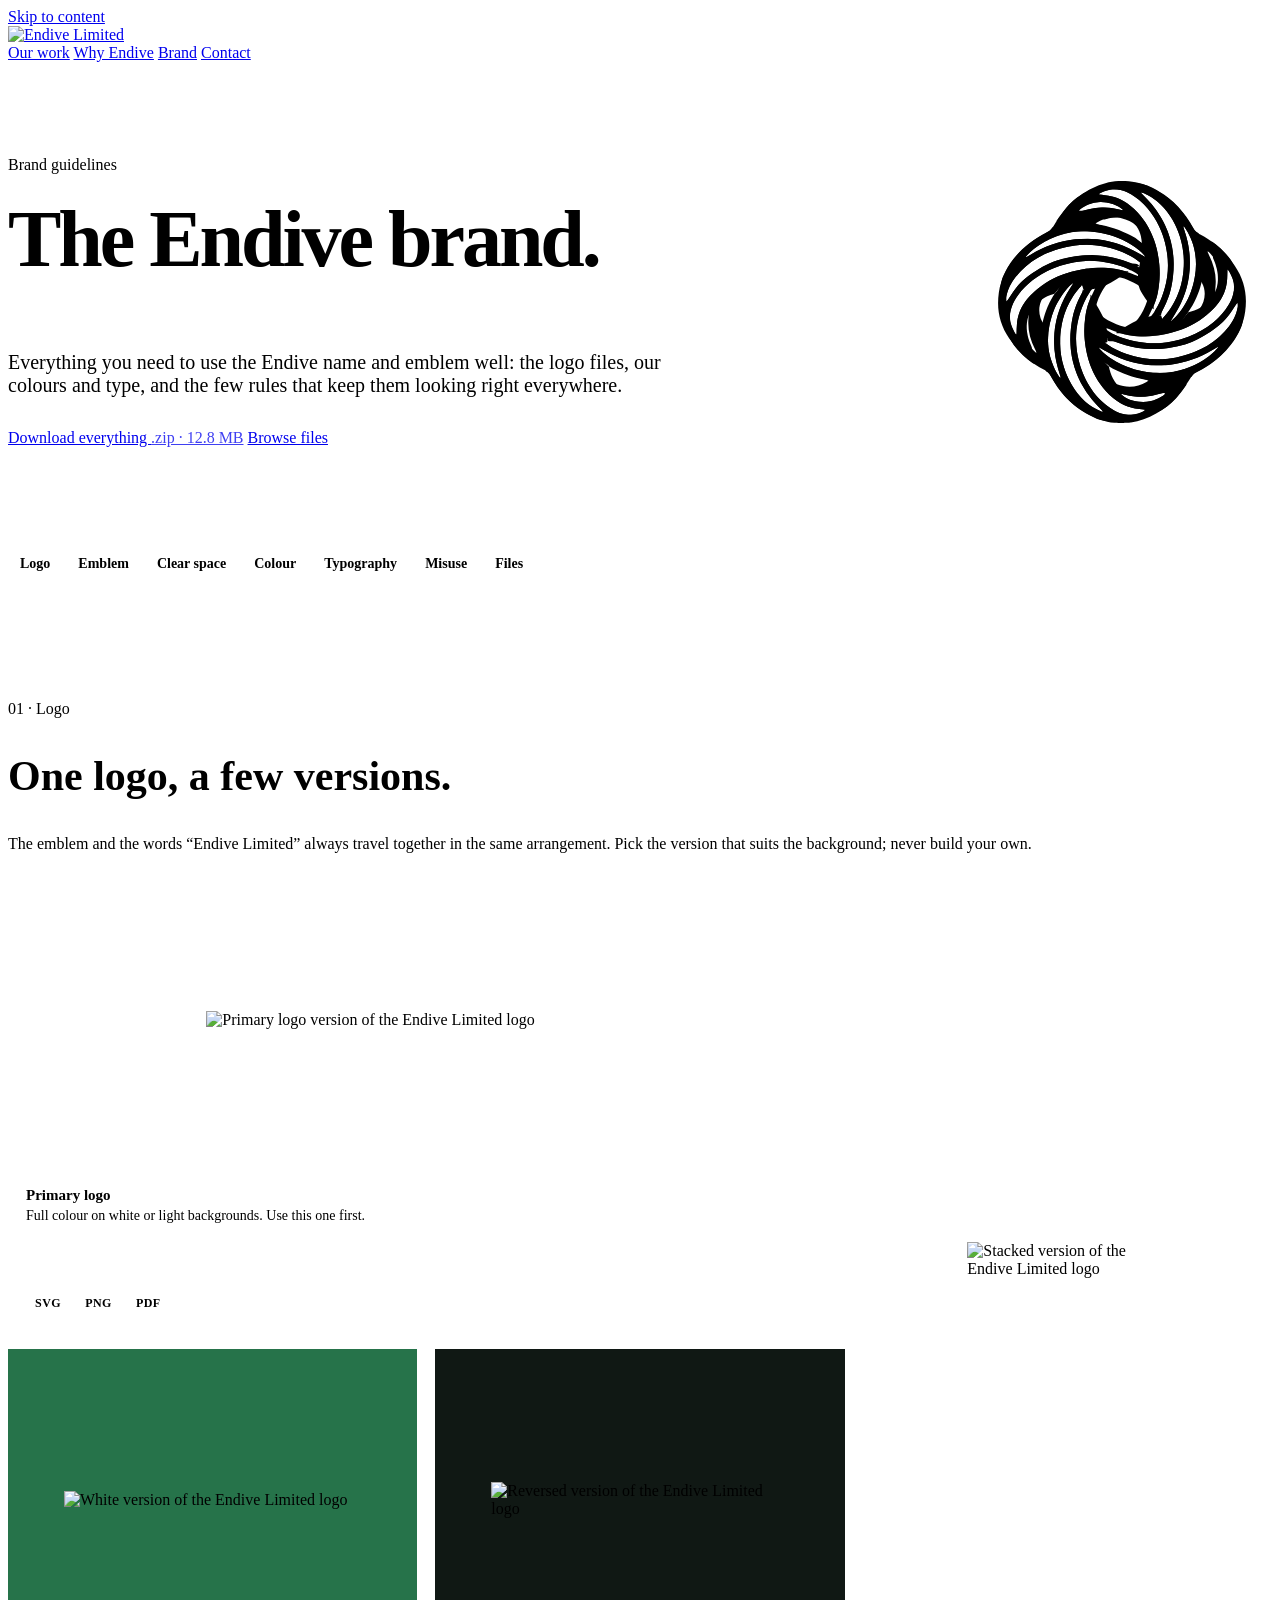
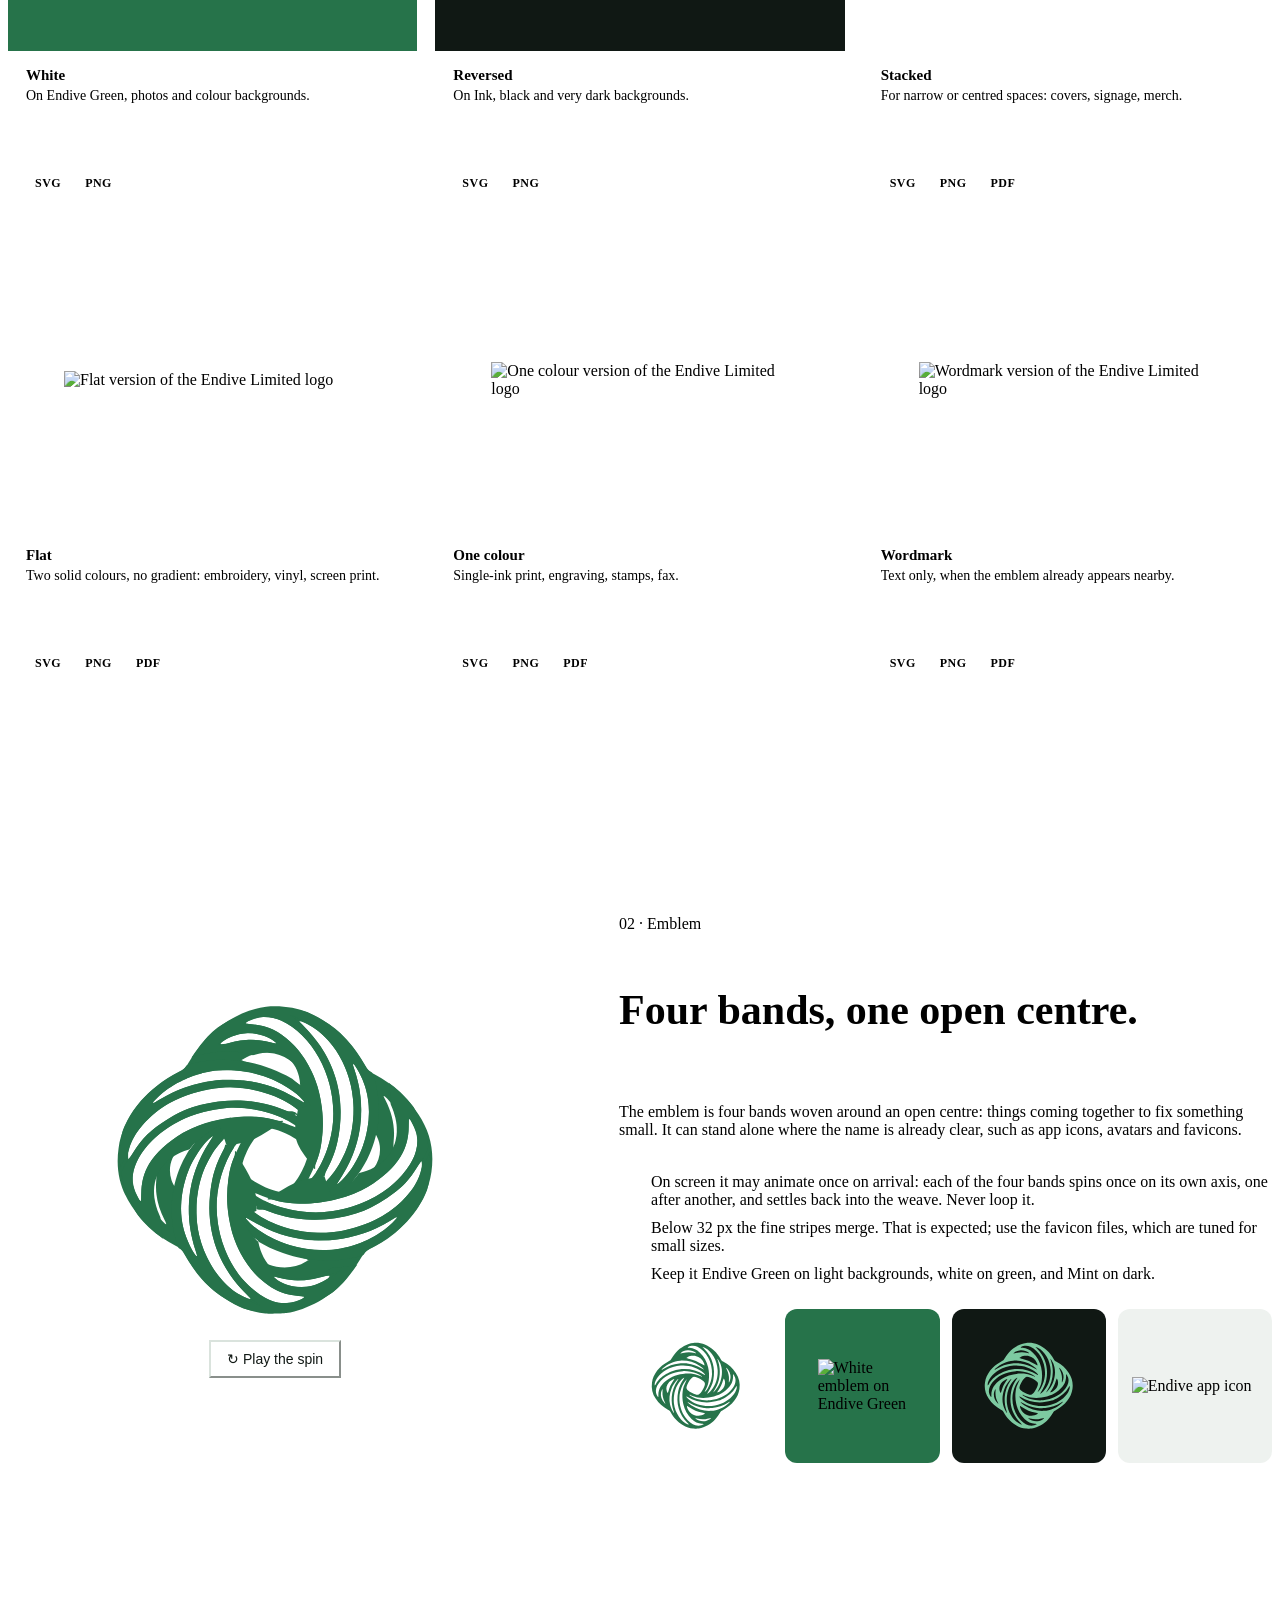
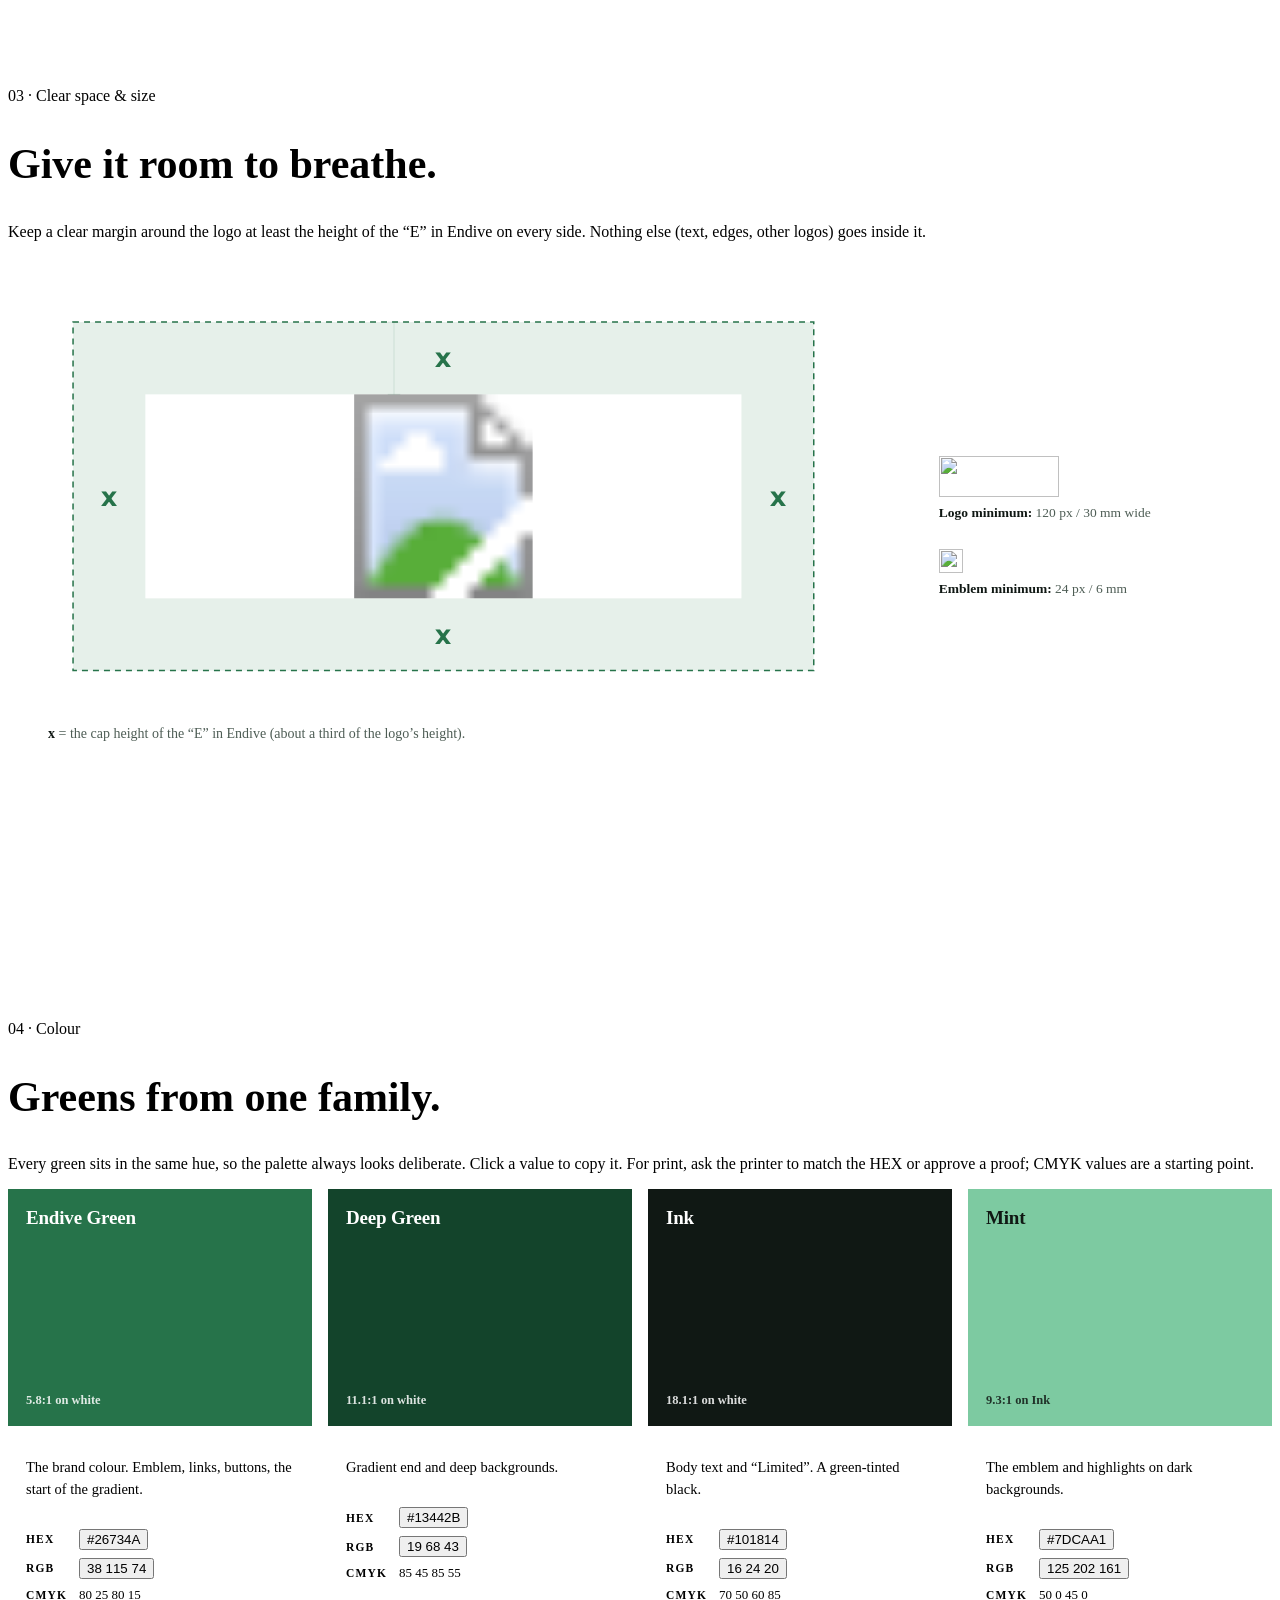
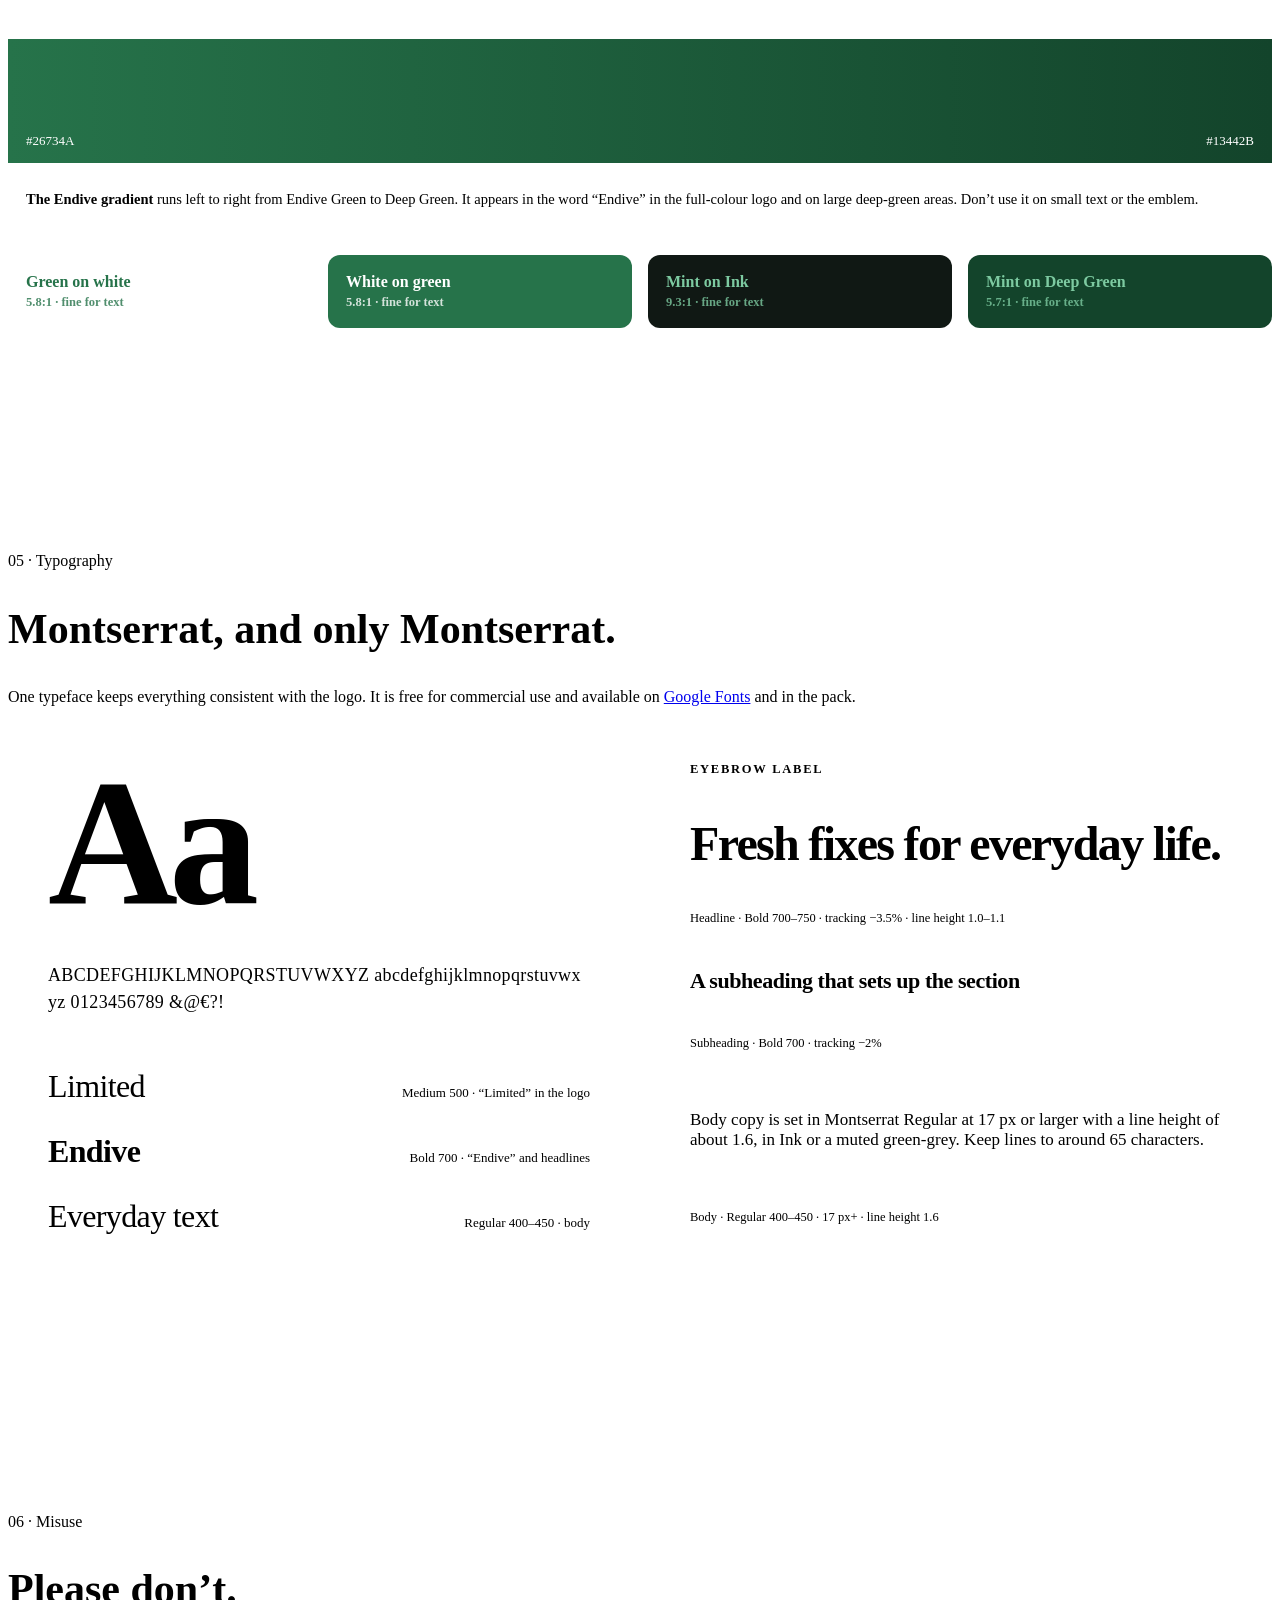
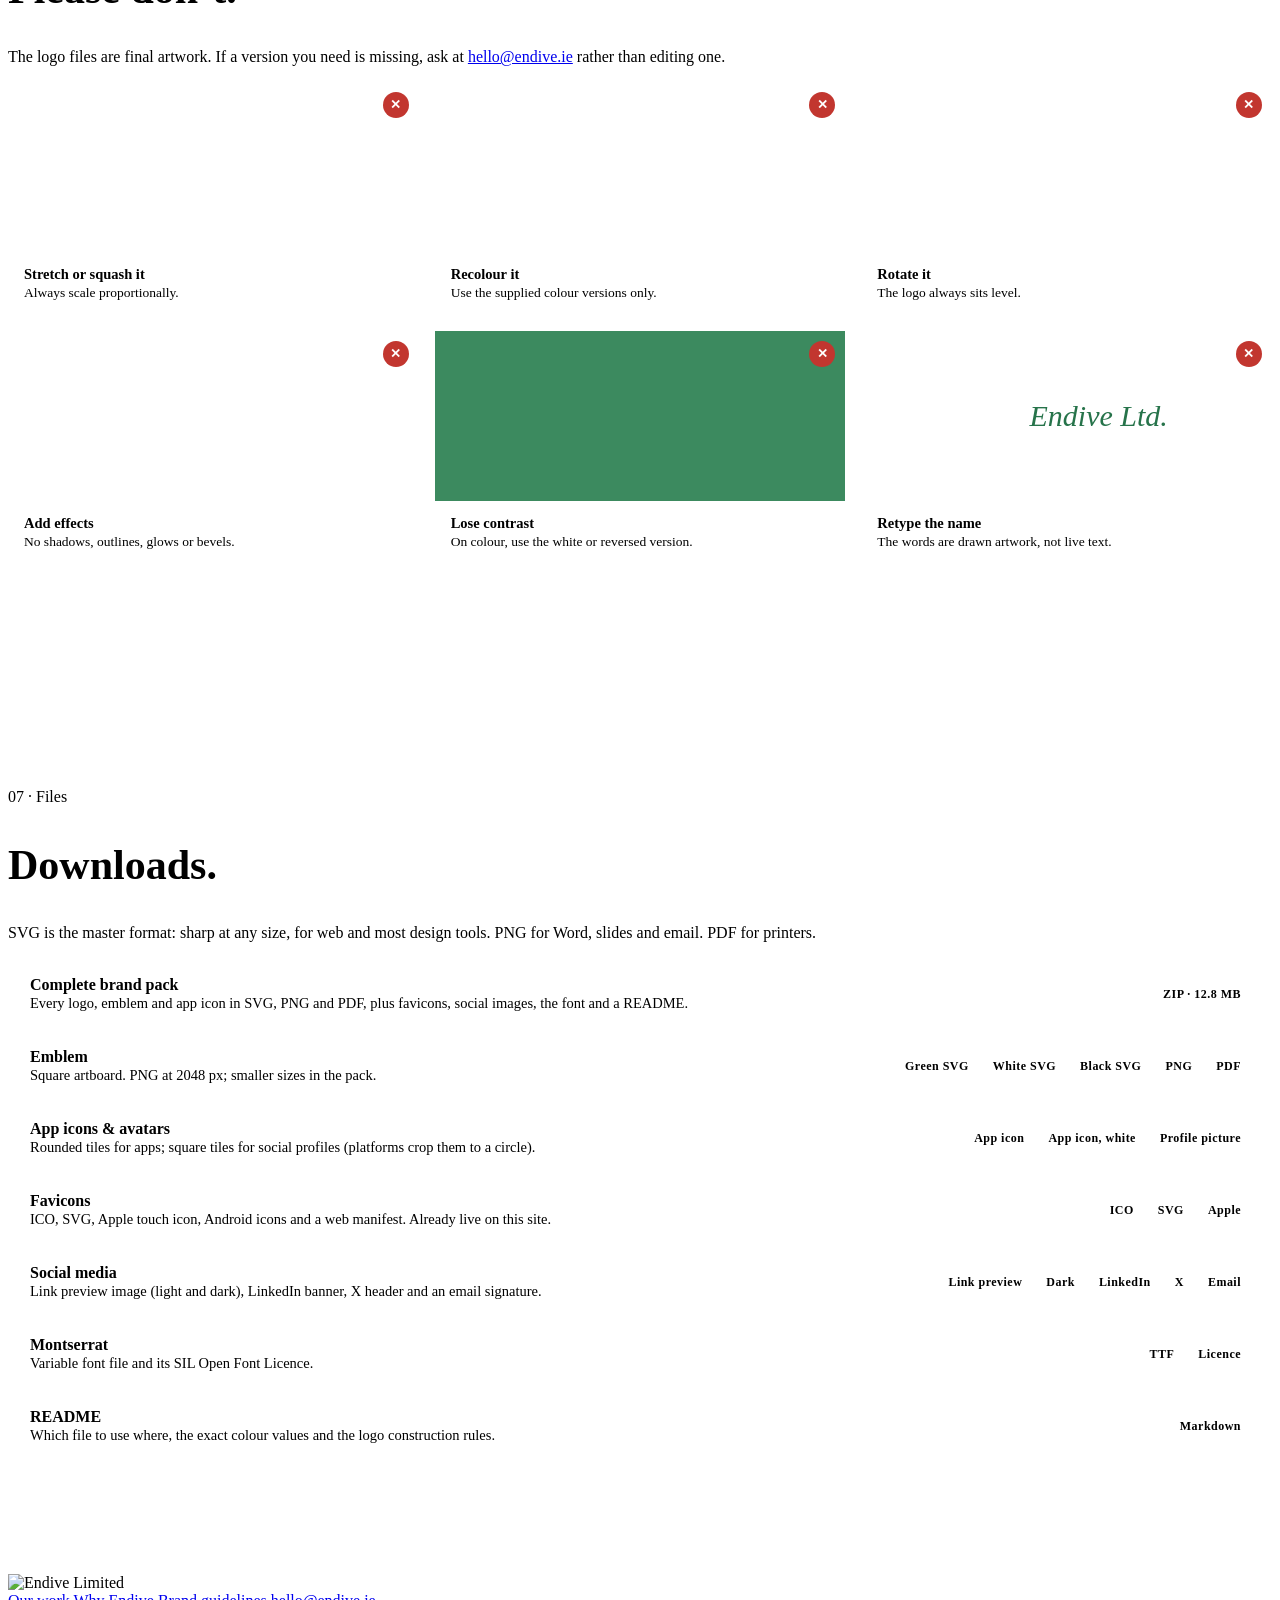
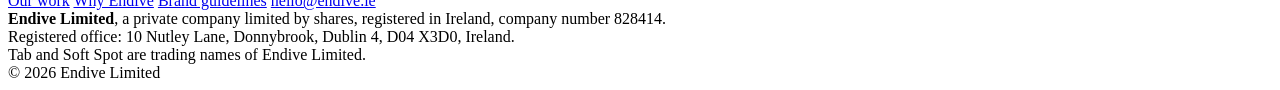
==== commit 441d0e26: "Spin each of the emblem's four ribbons on its own axis The emblem was previously sliced into concent" ====
--- a/site/public/brand/index.html
+++ b/site/public/brand/index.html
@@ -186,7 +186,7 @@
           <a class="btn ghost" href="#files">Browse files</a>
         </div>
       </div>
-      <button class="stage" type="button" data-replay="brand-hero" aria-label="Spin the Endive emblem"><svg id="brand-hero" class="emblem spin" viewBox="-1200 -1200 2400 2400" role="img" aria-label="Endive emblem"><defs><path id="brand-hero-p" d="M-66.7 -1149C39.8 -1159.9 159.6 -1143.3 244.5 -1105.7C437.5 -1020.4 563.8 -903.1 676.5 -704.6C693.7 -674.4 702.7 -666.2 745.8 -642.5C892.3 -561.7 986.1 -476.5 1075.4 -343.1C1164.1 -210.7 1195.7 -71.1 1173.2 90C1141.9 314.4 977.5 525.6 735.4 652.1C677.4 682.4 676.6 683.3 634.4 752.8C612.3 789.2 557.9 863.1 524.8 901.6C417.8 1026.4 246.5 1122.6 85 1148.4C62.2 1152.1 -39.3 1153.7 -72.5 1150.9C-163.1 1143.4 -251.3 1112.2 -350 1052.9C-491.6 967.7 -583.3 870.4 -676.5 706.2C-693.7 675.9 -702.7 667.8 -745.8 644C-892.3 563.3 -986.1 478 -1075.4 344.7C-1164.1 212.2 -1195.7 72.7 -1173.2 -88.4C-1141.9 -312.9 -977.5 -524 -735.4 -650.6C-677.4 -680.9 -676.6 -681.7 -634.4 -751.2C-612.3 -787.6 -557.9 -861.5 -524.8 -900C-413.4 -1030 -224.3 -1132.8 -66.7 -1149ZM-61.7 -237.4C-117 -226.6 -199.5 -111.6 -239.2 10C-253.9 55.2 -251 79.4 -227.5 105.3C-172.1 166.6 3.7 249 58.5 239.4C116.3 229.2 198.4 116.6 239.2 -8.4C259.8 -71.6 247.4 -98 173.4 -147.5C89.5 -203.7 -19.9 -245.5 -61.7 -237.4ZM1087 18.7C1083.4 24 1075 37.3 1068.3 48.3C995.6 167.5 937 224.2 794.9 312.9C737.9 348.4 665.1 382.7 612.4 398.9C316.7 489.4 30.5 453.9 -229.9 294.4C-270.7 269.4 -251 308.4 -198.3 357C-31.9 510.4 265.7 581.7 516.3 528.2C740.8 480.3 904.3 383.4 1022.5 228.3C1070.4 165.5 1101.7 88.7 1101.7 34.2C1101.6 8.2 1097.2 3.5 1087 18.7ZM-402.5 -542.5C-539.6 -531.6 -686 -487.7 -797 -424.2C-969.3 -325.6 -1101.7 -155.4 -1101.7 -32.7C-1101.6 2.8 -1097.4 1 -1068.3 -46.7C-995.6 -165.9 -937 -222.6 -794.9 -311.3C-737.9 -346.8 -665.1 -381.2 -612.4 -397.3C-316.7 -487.8 -30.5 -452.3 229.9 -292.8C270.7 -267.8 251 -306.8 198.3 -355.4C59.5 -483.4 -185.3 -559.6 -402.5 -542.5ZM-115.8 -1070C-154.7 -1063.7 -195.2 -1048.1 -212 -1032.9C-216.1 -1029.2 -218.9 -1026.9 -218.6 -1025.1C-217.9 -1021.7 -205.3 -1020.6 -166.6 -1016.7C-55 -1005.6 21.2 -970.5 112.5 -888C217.9 -792.8 300.9 -643.5 334 -489.6C360.2 -367.7 365.1 -262.4 350 -148.9C337 -51 322.5 -5.5 270 102.5C236.5 171.2 235.1 176.9 256.1 157C348.6 69.9 428.6 -135.8 436.8 -307.5C451.9 -621.7 287.4 -933 46.1 -1046.7C-2.8 -1069.7 -63.4 -1078.5 -115.8 -1070ZM-256.1 -155.5C-348.6 -68.3 -428.6 137.4 -436.8 309.1C-446.2 504.8 -385.4 707 -271.2 860C-204.2 949.7 -92.8 1036.5 -11.7 1062.1C61.8 1085.3 168.7 1072.5 210.8 1035.5C215.5 1031.3 218.8 1028.6 218.5 1026.7C217.8 1023.2 204.9 1022.1 166.6 1018.3C55 1007.1 -21.2 972 -112.5 889.6C-217.9 794.4 -300.9 645 -334 491.2C-360.2 369.3 -365.1 264 -350 150.5C-337 52.6 -322.5 7.1 -270 -100.9C-236.5 -169.6 -235.1 -175.4 -256.1 -155.5ZM1003 -306.3C1002.8 -305.6 1002.6 -282.2 1002.5 -254.2C1002 -79.9 924.8 45.3 738.8 173.9C563.7 294.8 278.9 353.9 58.4 314.9C9.3 306.3 -39.4 291.2 -117.8 260.5C-172.4 239.1 -181.1 237.7 -163 253.2C-68.5 334.1 129.3 393.2 305.8 393.2C355 393.2 363.3 392.6 421.7 384.8C615.5 358.9 798.4 272.2 920.8 148.3C1046.6 21 1094 -108.3 1055.7 -219.6C1040.8 -262.7 1006.5 -319.3 1003 -306.3ZM-346.7 -391.6C-491 -379.1 -604.2 -348.9 -715.2 -293.3C-947.1 -177.1 -1096.6 29.6 -1064.5 189.5C-1056.5 229.2 -1030.1 285.7 -1011 304C-1008.4 306.5 -1006.7 308.2 -1005.4 307.9C-1002.5 307.1 -1002.5 295.3 -1002.4 256.1C-1002.2 81.7 -925 -43.6 -738.8 -172.3C-563.7 -293.2 -278.9 -352.3 -58.4 -313.4C-9.3 -304.7 39.4 -289.7 117.8 -259C163.9 -240.9 170 -239 170 -243C170 -253.6 92.1 -300.7 34.1 -325.1C-76.4 -371.8 -241.8 -400.6 -346.7 -391.6ZM-323.7 -207.3C-371.6 -181.3 -442.8 -99.1 -488.7 -16.9C-543.6 81.5 -566.9 153.6 -584.1 279.1C-590.5 325.6 -590.6 422.9 -584.2 477.5C-554.7 730.9 -391.6 972.3 -206.1 1037.3C-173.6 1048.7 -175 1045.5 -225.4 994.3C-451.3 765.1 -536 471.7 -469.9 148C-448.6 43.8 -402.4 -60.3 -328.5 -170.6C-301.5 -210.9 -300.3 -220 -323.7 -207.3ZM183.3 -1038.2C183.3 -1036.7 202.3 -1016.2 225.4 -992.8C451.3 -763.6 536 -470.2 469.9 -146.4C448.6 -42.2 402.4 61.9 328.5 172.2C295.3 221.8 302.9 228.1 350.4 189.9C459.1 102.5 549.8 -65 576.4 -227.5C588 -298.2 591.3 -349.6 588.4 -416.7C577.2 -677.6 436 -923.3 241.7 -1020.2C208 -1037 183.3 -1044.6 183.3 -1038.2ZM896.7 435.4C888.9 439.8 873.9 448.7 863.3 455.2C737.4 532.4 601.6 578.9 445 598.4C396.5 604.4 272.3 603.4 223.4 596.6C80.8 576.6 -24.6 540.7 -149.5 469.4C-210.1 434.8 -218.3 430.9 -218.3 436.8C-218.3 449 -162.5 499.9 -112.5 533.3C41.3 636 223.2 685 410.5 674.3C580.7 664.6 767.1 583.5 884.3 468.1C924 429.1 928.3 417.6 896.7 435.4ZM-418.8 -672.5C-582 -662.3 -770 -579.1 -884.3 -466.6C-933.9 -417.8 -930.1 -413.3 -870 -449.6C-732.9 -532.6 -605 -576.9 -445 -596.8C-396.5 -602.9 -272.3 -601.8 -223.4 -595C-80.8 -575 24.6 -539.1 149.5 -467.8C210.1 -433.2 218.3 -429.3 218.3 -435.2C218.3 -447.4 162.5 -498.3 112.5 -531.7C-42.8 -635.4 -228.2 -684.5 -418.8 -672.5ZM-235 548.4C-235 595 -199.2 665.9 -150.2 716.3C-53.7 815.7 115.9 835.7 233.3 761.6C241.3 756.6 248.7 752.5 249.8 752.5C250.8 752.5 251.7 751.7 251.7 750.8C251.7 749.9 250.2 749.1 248.4 749.1C246.7 749.1 244.8 748.4 244.3 747.6C241.7 743.5 213 734.3 162.9 721.5C35.3 688.9 -51.8 651.3 -161.9 581.2C-194.6 560.3 -227.2 542.5 -232.5 542.5C-234.3 542.5 -235 544.2 -235 548.4ZM-119.2 -801.9C-159.9 -795.2 -202.1 -779.7 -233.3 -760C-241.3 -755 -248.7 -750.9 -249.8 -750.9C-250.8 -750.9 -251.7 -750.1 -251.7 -749.2C-251.7 -748.3 -250.2 -747.5 -248.4 -747.5C-246.7 -747.5 -244.8 -746.9 -244.3 -746C-241.7 -742 -213 -732.8 -162.9 -719.9C-35.3 -687.4 51.8 -649.7 161.9 -579.6C194.6 -558.8 227.2 -540.9 232.5 -540.9C237.8 -540.9 232.7 -573.2 223.1 -600.4C187.7 -700.9 101.4 -775.7 -5.6 -798.6C-30.4 -803.9 -95.4 -805.8 -119.2 -801.9ZM-478.8 -172.4C-522.6 -143.5 -609.1 -19.2 -642.7 62.8C-705.6 216.3 -721.2 372.8 -687.4 510.7C-668.7 586.7 -623.3 686.3 -590.9 722.2C-578.4 735.9 -579.1 729.6 -595.3 679.4C-637.8 547.4 -652.8 428.6 -643.3 299.1C-632.4 149.7 -578.7 -3.2 -491.6 -133.5C-462.9 -176.5 -460.1 -184.8 -478.8 -172.4ZM582.7 -726.1C581.1 -723.6 583.8 -713.1 595.7 -676.3C622.2 -594.6 634.8 -536 641.7 -462.5C662 -245.2 611.3 -45.9 488.4 140.1C455.6 189.7 461 193.5 503.3 150.9C565.7 88.1 624 -6.4 656.6 -97.3C721.3 -278 720.8 -455 655 -606.7C629.7 -665.1 587.7 -734.3 582.7 -726.1ZM749.3 -190.5C743.9 -182.2 738.2 -167.3 732.5 -146.7C703.9 -42.6 666.2 38.7 606 126.1C568.4 180.8 567.3 186 594.8 176.7C644.2 159.9 700.3 116.7 738.3 66.1C793.6 -7.2 803.4 -104.3 763.1 -178.8C754.2 -195.3 753.1 -196.3 749.3 -190.5ZM-595.5 -175C-631.6 -162.4 -680.4 -129.4 -711.3 -96.8C-781 -23.2 -804.4 65.5 -776.4 149.9C-770.7 167.2 -755.6 196.2 -752.8 195.4C-748.9 194.3 -738.2 169.5 -732.5 148.3C-704.4 45.3 -666.2 -37.1 -606 -124.6C-568.4 -179.3 -567.2 -184.9 -595.5 -175ZM-219.2 -951.5C-285.7 -946.2 -358.4 -919.3 -394.8 -886.6C-422 -862.2 -406.1 -859.2 -342.8 -877C-232.9 -907.8 -146.6 -908.9 -29.9 -880.8C11 -871 16.2 -871.7 1.4 -884.9C-46 -927.6 -144.8 -957.4 -219.2 -951.5ZM375 869.9C370 871 353.5 875.4 338.3 879.6C232 909.4 145.4 910.2 29.9 882.4C-11 872.6 -16.2 873.3 -1.4 886.5C61.6 943.2 183.4 967.8 280 943.4C339.6 928.3 416.3 883.3 407.3 868.8C406.1 866.8 385.5 867.5 375 869.9ZM815 -478.1C815 -476.5 820.5 -464.3 827.3 -451C876.6 -353.9 898.4 -257.7 891.7 -166.7C885.7 -85 887.8 -74.8 903.9 -105.6C955.5 -204.4 941.5 -331.3 868.3 -428.7C844.3 -460.6 815 -487.7 815 -478.1ZM-897.2 96.1C-909.3 112.3 -926.7 162.6 -932.5 198.3C-946.5 284.1 -910.8 388.9 -843.5 459.6C-812.8 491.9 -808.3 490 -827.3 452.6C-877.7 353.5 -897.9 262.5 -891.4 164.9C-887 99.9 -888.4 84.4 -897.2 96.1Z"/><clipPath id="brand-hero-c0"><path clip-rule="evenodd" d="M312 0A312 312 0 1 0 -312 0A312 312 0 1 0 312 0Z"/></clipPath><clipPath id="brand-hero-c1"><path clip-rule="evenodd" d="M594 0A594 594 0 1 0 -594 0A594 594 0 1 0 594 0ZM306 0A306 306 0 1 0 -306 0A306 306 0 1 0 306 0Z"/></clipPath><clipPath id="brand-hero-c2"><path clip-rule="evenodd" d="M888 0A888 888 0 1 0 -888 0A888 888 0 1 0 888 0ZM588 0A588 588 0 1 0 -588 0A588 588 0 1 0 588 0Z"/></clipPath><clipPath id="brand-hero-c3"><path clip-rule="evenodd" d="M1440 0A1440 1440 0 1 0 -1440 0A1440 1440 0 1 0 1440 0ZM882 0A882 882 0 1 0 -882 0A882 882 0 1 0 882 0Z"/></clipPath></defs><g class="rings"><g class="ring r3"><use href="#brand-hero-p" clip-path="url(#brand-hero-c3)"/></g><g class="ring r2"><use href="#brand-hero-p" clip-path="url(#brand-hero-c2)"/></g><g class="ring r1"><use href="#brand-hero-p" clip-path="url(#brand-hero-c1)"/></g><g class="ring r0"><use href="#brand-hero-p" clip-path="url(#brand-hero-c0)"/></g></g></svg></button>
+      <button class="stage" type="button" data-replay="brand-hero" aria-label="Spin the Endive emblem"><svg id="brand-hero" class="emblem spin" viewBox="-1200 -1200 2400 2400" role="img" aria-label="Endive emblem"><defs><path id="brand-hero-p" d="M-66.7 -1149C39.8 -1159.9 159.6 -1143.3 244.5 -1105.7C437.5 -1020.4 563.8 -903.1 676.5 -704.6C693.7 -674.4 702.7 -666.2 745.8 -642.5C892.3 -561.7 986.1 -476.5 1075.4 -343.1C1164.1 -210.7 1195.7 -71.1 1173.2 90C1141.9 314.4 977.5 525.6 735.4 652.1C677.4 682.4 676.6 683.3 634.4 752.8C612.3 789.2 557.9 863.1 524.8 901.6C417.8 1026.4 246.5 1122.6 85 1148.4C62.2 1152.1 -39.3 1153.7 -72.5 1150.9C-163.1 1143.4 -251.3 1112.2 -350 1052.9C-491.6 967.7 -583.3 870.4 -676.5 706.2C-693.7 675.9 -702.7 667.8 -745.8 644C-892.3 563.3 -986.1 478 -1075.4 344.7C-1164.1 212.2 -1195.7 72.7 -1173.2 -88.4C-1141.9 -312.9 -977.5 -524 -735.4 -650.6C-677.4 -680.9 -676.6 -681.7 -634.4 -751.2C-612.3 -787.6 -557.9 -861.5 -524.8 -900C-413.4 -1030 -224.3 -1132.8 -66.7 -1149ZM-61.7 -237.4C-117 -226.6 -199.5 -111.6 -239.2 10C-253.9 55.2 -251 79.4 -227.5 105.3C-172.1 166.6 3.7 249 58.5 239.4C116.3 229.2 198.4 116.6 239.2 -8.4C259.8 -71.6 247.4 -98 173.4 -147.5C89.5 -203.7 -19.9 -245.5 -61.7 -237.4ZM1087 18.7C1083.4 24 1075 37.3 1068.3 48.3C995.6 167.5 937 224.2 794.9 312.9C737.9 348.4 665.1 382.7 612.4 398.9C316.7 489.4 30.5 453.9 -229.9 294.4C-270.7 269.4 -251 308.4 -198.3 357C-31.9 510.4 265.7 581.7 516.3 528.2C740.8 480.3 904.3 383.4 1022.5 228.3C1070.4 165.5 1101.7 88.7 1101.7 34.2C1101.6 8.2 1097.2 3.5 1087 18.7ZM-402.5 -542.5C-539.6 -531.6 -686 -487.7 -797 -424.2C-969.3 -325.6 -1101.7 -155.4 -1101.7 -32.7C-1101.6 2.8 -1097.4 1 -1068.3 -46.7C-995.6 -165.9 -937 -222.6 -794.9 -311.3C-737.9 -346.8 -665.1 -381.2 -612.4 -397.3C-316.7 -487.8 -30.5 -452.3 229.9 -292.8C270.7 -267.8 251 -306.8 198.3 -355.4C59.5 -483.4 -185.3 -559.6 -402.5 -542.5ZM-115.8 -1070C-154.7 -1063.7 -195.2 -1048.1 -212 -1032.9C-216.1 -1029.2 -218.9 -1026.9 -218.6 -1025.1C-217.9 -1021.7 -205.3 -1020.6 -166.6 -1016.7C-55 -1005.6 21.2 -970.5 112.5 -888C217.9 -792.8 300.9 -643.5 334 -489.6C360.2 -367.7 365.1 -262.4 350 -148.9C337 -51 322.5 -5.5 270 102.5C236.5 171.2 235.1 176.9 256.1 157C348.6 69.9 428.6 -135.8 436.8 -307.5C451.9 -621.7 287.4 -933 46.1 -1046.7C-2.8 -1069.7 -63.4 -1078.5 -115.8 -1070ZM-256.1 -155.5C-348.6 -68.3 -428.6 137.4 -436.8 309.1C-446.2 504.8 -385.4 707 -271.2 860C-204.2 949.7 -92.8 1036.5 -11.7 1062.1C61.8 1085.3 168.7 1072.5 210.8 1035.5C215.5 1031.3 218.8 1028.6 218.5 1026.7C217.8 1023.2 204.9 1022.1 166.6 1018.3C55 1007.1 -21.2 972 -112.5 889.6C-217.9 794.4 -300.9 645 -334 491.2C-360.2 369.3 -365.1 264 -350 150.5C-337 52.6 -322.5 7.1 -270 -100.9C-236.5 -169.6 -235.1 -175.4 -256.1 -155.5ZM1003 -306.3C1002.8 -305.6 1002.6 -282.2 1002.5 -254.2C1002 -79.9 924.8 45.3 738.8 173.9C563.7 294.8 278.9 353.9 58.4 314.9C9.3 306.3 -39.4 291.2 -117.8 260.5C-172.4 239.1 -181.1 237.7 -163 253.2C-68.5 334.1 129.3 393.2 305.8 393.2C355 393.2 363.3 392.6 421.7 384.8C615.5 358.9 798.4 272.2 920.8 148.3C1046.6 21 1094 -108.3 1055.7 -219.6C1040.8 -262.7 1006.5 -319.3 1003 -306.3ZM-346.7 -391.6C-491 -379.1 -604.2 -348.9 -715.2 -293.3C-947.1 -177.1 -1096.6 29.6 -1064.5 189.5C-1056.5 229.2 -1030.1 285.7 -1011 304C-1008.4 306.5 -1006.7 308.2 -1005.4 307.9C-1002.5 307.1 -1002.5 295.3 -1002.4 256.1C-1002.2 81.7 -925 -43.6 -738.8 -172.3C-563.7 -293.2 -278.9 -352.3 -58.4 -313.4C-9.3 -304.7 39.4 -289.7 117.8 -259C163.9 -240.9 170 -239 170 -243C170 -253.6 92.1 -300.7 34.1 -325.1C-76.4 -371.8 -241.8 -400.6 -346.7 -391.6ZM-323.7 -207.3C-371.6 -181.3 -442.8 -99.1 -488.7 -16.9C-543.6 81.5 -566.9 153.6 -584.1 279.1C-590.5 325.6 -590.6 422.9 -584.2 477.5C-554.7 730.9 -391.6 972.3 -206.1 1037.3C-173.6 1048.7 -175 1045.5 -225.4 994.3C-451.3 765.1 -536 471.7 -469.9 148C-448.6 43.8 -402.4 -60.3 -328.5 -170.6C-301.5 -210.9 -300.3 -220 -323.7 -207.3ZM183.3 -1038.2C183.3 -1036.7 202.3 -1016.2 225.4 -992.8C451.3 -763.6 536 -470.2 469.9 -146.4C448.6 -42.2 402.4 61.9 328.5 172.2C295.3 221.8 302.9 228.1 350.4 189.9C459.1 102.5 549.8 -65 576.4 -227.5C588 -298.2 591.3 -349.6 588.4 -416.7C577.2 -677.6 436 -923.3 241.7 -1020.2C208 -1037 183.3 -1044.6 183.3 -1038.2ZM896.7 435.4C888.9 439.8 873.9 448.7 863.3 455.2C737.4 532.4 601.6 578.9 445 598.4C396.5 604.4 272.3 603.4 223.4 596.6C80.8 576.6 -24.6 540.7 -149.5 469.4C-210.1 434.8 -218.3 430.9 -218.3 436.8C-218.3 449 -162.5 499.9 -112.5 533.3C41.3 636 223.2 685 410.5 674.3C580.7 664.6 767.1 583.5 884.3 468.1C924 429.1 928.3 417.6 896.7 435.4ZM-418.8 -672.5C-582 -662.3 -770 -579.1 -884.3 -466.6C-933.9 -417.8 -930.1 -413.3 -870 -449.6C-732.9 -532.6 -605 -576.9 -445 -596.8C-396.5 -602.9 -272.3 -601.8 -223.4 -595C-80.8 -575 24.6 -539.1 149.5 -467.8C210.1 -433.2 218.3 -429.3 218.3 -435.2C218.3 -447.4 162.5 -498.3 112.5 -531.7C-42.8 -635.4 -228.2 -684.5 -418.8 -672.5ZM-235 548.4C-235 595 -199.2 665.9 -150.2 716.3C-53.7 815.7 115.9 835.7 233.3 761.6C241.3 756.6 248.7 752.5 249.8 752.5C250.8 752.5 251.7 751.7 251.7 750.8C251.7 749.9 250.2 749.1 248.4 749.1C246.7 749.1 244.8 748.4 244.3 747.6C241.7 743.5 213 734.3 162.9 721.5C35.3 688.9 -51.8 651.3 -161.9 581.2C-194.6 560.3 -227.2 542.5 -232.5 542.5C-234.3 542.5 -235 544.2 -235 548.4ZM-119.2 -801.9C-159.9 -795.2 -202.1 -779.7 -233.3 -760C-241.3 -755 -248.7 -750.9 -249.8 -750.9C-250.8 -750.9 -251.7 -750.1 -251.7 -749.2C-251.7 -748.3 -250.2 -747.5 -248.4 -747.5C-246.7 -747.5 -244.8 -746.9 -244.3 -746C-241.7 -742 -213 -732.8 -162.9 -719.9C-35.3 -687.4 51.8 -649.7 161.9 -579.6C194.6 -558.8 227.2 -540.9 232.5 -540.9C237.8 -540.9 232.7 -573.2 223.1 -600.4C187.7 -700.9 101.4 -775.7 -5.6 -798.6C-30.4 -803.9 -95.4 -805.8 -119.2 -801.9ZM-478.8 -172.4C-522.6 -143.5 -609.1 -19.2 -642.7 62.8C-705.6 216.3 -721.2 372.8 -687.4 510.7C-668.7 586.7 -623.3 686.3 -590.9 722.2C-578.4 735.9 -579.1 729.6 -595.3 679.4C-637.8 547.4 -652.8 428.6 -643.3 299.1C-632.4 149.7 -578.7 -3.2 -491.6 -133.5C-462.9 -176.5 -460.1 -184.8 -478.8 -172.4ZM582.7 -726.1C581.1 -723.6 583.8 -713.1 595.7 -676.3C622.2 -594.6 634.8 -536 641.7 -462.5C662 -245.2 611.3 -45.9 488.4 140.1C455.6 189.7 461 193.5 503.3 150.9C565.7 88.1 624 -6.4 656.6 -97.3C721.3 -278 720.8 -455 655 -606.7C629.7 -665.1 587.7 -734.3 582.7 -726.1ZM749.3 -190.5C743.9 -182.2 738.2 -167.3 732.5 -146.7C703.9 -42.6 666.2 38.7 606 126.1C568.4 180.8 567.3 186 594.8 176.7C644.2 159.9 700.3 116.7 738.3 66.1C793.6 -7.2 803.4 -104.3 763.1 -178.8C754.2 -195.3 753.1 -196.3 749.3 -190.5ZM-595.5 -175C-631.6 -162.4 -680.4 -129.4 -711.3 -96.8C-781 -23.2 -804.4 65.5 -776.4 149.9C-770.7 167.2 -755.6 196.2 -752.8 195.4C-748.9 194.3 -738.2 169.5 -732.5 148.3C-704.4 45.3 -666.2 -37.1 -606 -124.6C-568.4 -179.3 -567.2 -184.9 -595.5 -175ZM-219.2 -951.5C-285.7 -946.2 -358.4 -919.3 -394.8 -886.6C-422 -862.2 -406.1 -859.2 -342.8 -877C-232.9 -907.8 -146.6 -908.9 -29.9 -880.8C11 -871 16.2 -871.7 1.4 -884.9C-46 -927.6 -144.8 -957.4 -219.2 -951.5ZM375 869.9C370 871 353.5 875.4 338.3 879.6C232 909.4 145.4 910.2 29.9 882.4C-11 872.6 -16.2 873.3 -1.4 886.5C61.6 943.2 183.4 967.8 280 943.4C339.6 928.3 416.3 883.3 407.3 868.8C406.1 866.8 385.5 867.5 375 869.9ZM815 -478.1C815 -476.5 820.5 -464.3 827.3 -451C876.6 -353.9 898.4 -257.7 891.7 -166.7C885.7 -85 887.8 -74.8 903.9 -105.6C955.5 -204.4 941.5 -331.3 868.3 -428.7C844.3 -460.6 815 -487.7 815 -478.1ZM-897.2 96.1C-909.3 112.3 -926.7 162.6 -932.5 198.3C-946.5 284.1 -910.8 388.9 -843.5 459.6C-812.8 491.9 -808.3 490 -827.3 452.6C-877.7 353.5 -897.9 262.5 -891.4 164.9C-887 99.9 -888.4 84.4 -897.2 96.1Z"/><path id="brand-hero-t0" d="M425.5 270.8L422.5 270.8L417.2 265.5L413.2 253.5L412.8 247.5L407.2 233.5L406.8 227.5L393.2 189.5L392.8 183.5L387.2 171.5L372.8 127.5L356.5 121.2L342.5 118.8L336.5 115.2L325.5 112.8L323.5 110.9L286.8 54.5L227.2 -26.5L197.2 -70.5L176.2 -108.5L160.2 -150.5L152 -193.5L151.2 -242.5L158 -301.5L173.2 -385.5L216.5 -400.8L222.5 -401.2L236.5 -406.8L242.5 -407.2L256.5 -412.8L262.5 -413.2L262.8 -414.5L232.8 -468.5L208.8 -504.5L189.2 -530.5L189 -560.5L187 -584.5L181.8 -617.5L176.8 -638.5L162.8 -677.5L147.8 -706.5L137.8 -721.5L125 -737.5L107.5 -755L90.5 -768.8L63.5 -784.8L27.5 -798.8L6.5 -803.8L-16.5 -807L-57.5 -808L-105.5 -801.8L-137.5 -793.8L-163.5 -785.2L-167.5 -785.2L-195.5 -794.8L-223.5 -801.2L-225.5 -802.8L-231.5 -803.2L-233.5 -804.8L-239.5 -805.2L-241.5 -806.8L-249.5 -807.2L-259.5 -810.8L-299.5 -817.2L-309.5 -822.8L-313.5 -823.2L-323.5 -828.8L-333.5 -831.2L-337.5 -834.8L-353.5 -839.2L-363.5 -844.8L-411.5 -860.8L-417.5 -861.2L-455.5 -874.8L-461.5 -875.2L-469.5 -878.8L-477.5 -879.2L-491.5 -884.8L-499.5 -885.2L-523.5 -893.2L-543 -902.5L-542.9 -904.5L-524.1 -918.5L-481.9 -955.5L-436.5 -989.8L-375.5 -1027.8L-300.5 -1065.8L-238.5 -1090.8L-182.5 -1108.8L-147.5 -1117.8L-78.5 -1131L-11.5 -1138L51.5 -1139L79.5 -1137.8L145.5 -1131L220.5 -1115.8L259.5 -1104.8L299.5 -1090.8L351.5 -1068.8L385.5 -1051.8L423.5 -1029.8L461.5 -1004.8L489.9 -983.5L516.9 -961.5L545.5 -935L594.5 -883.9L623.5 -846.1L626.5 -843.9L643.8 -819.5L678.8 -763.5L713.8 -693.5L740.8 -622.5L752.8 -581.5L759.2 -550.5L762.8 -539.5L767.2 -509.5L770 -500.5L773 -468.5L775 -462.5L776 -436.5L778 -426.5L779 -347.5L775 -290.5L772 -273.5L772.8 -270.5L759.8 -196.5L749.8 -156.5L738.8 -120.5L713.8 -53.5L676.8 22.5L634.8 90.5L616.5 115.9L590 148.5L534.9 201.5L521.5 212.8L507.5 221.2L495.5 230.8L489.5 233.2L479.5 240.8L473.5 243.2L449.5 258.8Z"/><path id="brand-hero-t1" d="M415.5 753.8L342.5 753L289.5 749L211.5 738L174.5 729.2L167.5 728.8L113.5 714.8L74.5 702.8L9.5 678.8L-49.5 652.8L-119.5 615.8L-132.9 607.5L-144 596.5L-145.5 593.1L-160.5 577.9L-161.5 575.1L-180.5 553.9L-204.8 521.5L-238.8 469.5L-262.8 424.5L-255.5 419.2L-243.5 416.8L-235.5 413.2L-229.5 412.8L-209.5 405.2L-203.5 404.8L-117.5 374.8L-98.5 315.2L-26.5 273.8L77.5 209.2L117.5 187.2L158.5 168.2L184.5 158.2L218.5 147.2L235.5 143.8L237.5 142.2L295.5 132L377.5 125.2L380.8 130.5L393.2 170.5L396.8 176.5L399.2 188.5L418.8 246.5L419.2 252.5L423.2 264.5L424.5 264.8L448.5 252.8L452.5 249.2L478.5 234.8L488.5 227.2L494.5 224.8L544.9 188.5L578.1 159.5L580.9 158.5L602.1 137.5L605.5 136L645.5 94.2L694.5 78.8L728.5 63.8L769.5 40.8L804.9 14.5L840.5 -21.1L868.8 -59.5L890.8 -103.5L899.8 -128.5L906.8 -155.5L912 -187.5L914 -218.5L913 -250.5L910 -278.5L904.8 -307.5L896.8 -339.5L886.8 -370.5L871.2 -408.5L871 -414.5L884.8 -453.5L889.2 -475.5L892.8 -483.5L893.2 -489.5L894.8 -491.5L895.2 -497.5L896.8 -499.5L897.2 -505.5L901.2 -517.5L917.2 -551.5L935.5 -578.3L945.8 -554.5L958.2 -517.5L995.8 -465.5L1028.8 -414.5L1056.8 -365.5L1083.8 -311.5L1105.8 -260.5L1128.8 -194.5L1140.8 -151.5L1150.8 -106.5L1158 -62.5L1163 -14.5L1165 34.5L1163 94.5L1158 141.5L1144.8 210.5L1130.8 259.5L1113.8 306.5L1099.8 338.5L1072.8 390.5L1049.8 427.5L1012.5 477.9L978 517.5L944.9 550.5L885.9 599.5L853.5 621.8L798.5 654.8L749.5 679.8L690.5 703.8L685.5 704.2L644.5 718.8L571.5 736.8L525.5 745L516.5 745L485.5 750Z"/><path id="brand-hero-t2" d="M-33.5 1141.8L-88.5 1140L-167.5 1129.8L-236.5 1113.8L-277.5 1100.8L-339.5 1075.8L-389.5 1050.8L-440.5 1019.8L-483.9 988.5L-531.5 948L-580 898.5L-617.5 852.9L-650.8 805.5L-670.8 772.5L-681.2 751.5L-685.8 745.5L-716.8 678.5L-725.2 653.5L-729.8 644.5L-749.8 578.5L-763.8 513.5L-767 486.5L-769 480.5L-770 460.5L-772 453.5L-776 375.5L-774.6 331.5L-767 253.5L-754.8 188.5L-744.8 148.5L-733.8 112.5L-717.8 68.5L-692.8 11.5L-658.8 -51.5L-637.8 -84.5L-607 -121.5L-569.9 -156.5L-567.1 -157.5L-555.9 -168.5L-519.5 -196.8L-475.5 -226.8L-415.5 -260.8L-411.2 -257.5L-407.2 -245.5L-406.8 -239.5L-401.2 -225.5L-400.8 -219.5L-389.2 -187.5L-388.8 -181.5L-380.8 -157.5L-377.2 -151.5L-366.8 -117.5L-360.5 -113.2L-354.5 -112.8L-348.5 -109.2L-342.5 -108.8L-308.2 -96.5L-293.8 -63.5L-262.8 -4.5L-222.2 63.5L-193.2 115.5L-167.2 173.5L-153.2 218.5L-144.2 266.5L-145 269.5L-143 277.5L-140 314.5L-139.2 388.5L-142.5 390.8L-202.5 410.8L-208.5 411.2L-228.5 418.8L-234.5 419.2L-242.5 422.8L-254.5 425.2L-254.8 428.5L-226.8 478.5L-198.8 520.5L-154.5 576.9L-126.2 607.5L-120.8 634.5L-112.8 663.5L-98.8 701.5L-81.8 736.5L-71.8 753.5L-47.5 786.9L-13.5 821.8L11.5 840.8L30.5 852.8L66.5 869.8L89.5 877.8L114.5 883.8L154.5 889L199.5 889L226.5 886L255.5 880.8L283.5 873.8L325.5 859.8L350.5 849.2L354.5 849L371.5 856.8L425.5 874.8L431.5 875.2L437.5 878.8L443.5 879.2L469.5 888.8L475.5 889.2L477.5 890.8L491.5 893.2L499.5 896.8L513.5 899.2L531.5 905.2L536.8 908.5L460.9 972.5L411.5 1007.8L347.5 1044.8L313.5 1061.8L272.5 1079.8L230.5 1095.8L190.5 1108.8L122.5 1125.8L82.5 1133L42.5 1138L3.5 1141Z"/><path id="brand-hero-t3" d="M-925.5 587L-940.8 550.5L-948.2 527.5L-987.8 475.5L-1026.8 417.5L-1067.8 345.5L-1100.8 274.5L-1117.8 230.5L-1129.8 194.5L-1141.8 151.5L-1155 88.5L-1164 12.5L-1165 -69.5L-1162 -111.5L-1150.8 -183.5L-1134.8 -245.5L-1120.8 -286.5L-1104.8 -325.5L-1074.8 -384.5L-1033.8 -447.5L-997.5 -492.9L-952.5 -540L-909.9 -577.5L-853.5 -618.8L-812.5 -643.8L-779.5 -661.8L-744.5 -678.8L-740.5 -679.2L-692.5 -699.8L-637.5 -717.8L-590.5 -729.8L-583.5 -730.2L-545.5 -738.8L-503.5 -745L-492.5 -745L-452.5 -750L-442.5 -749.2L-424.5 -751L-377.5 -752L-285.5 -746L-245.5 -740L-236.5 -740L-186.5 -730.8L-103.5 -709.8L-16.5 -679.8L56.5 -647.8L126.9 -609.5L174.5 -557.9L214.8 -505.5L238.8 -469.5L268.8 -415.5L268.8 -412.5L263.5 -407.2L257.5 -406.8L243.5 -401.2L237.5 -400.8L223.5 -395.2L217.5 -394.8L139.5 -368.8L125.5 -362.8L121.2 -352.5L120.8 -346.5L117.2 -340.5L113.2 -328.5L112.8 -322.5L108.5 -317.2L46.5 -280.8L-56.5 -213.2L-119.5 -176.2L-147.5 -162.2L-193.5 -143.2L-221.5 -134.2L-242.5 -129.8L-244.5 -128.2L-286.5 -120.2L-289.5 -121L-318.5 -116.2L-368.5 -112.2L-372.8 -116.5L-383.2 -150.5L-386.8 -156.5L-394.8 -180.5L-395.2 -186.5L-406.8 -218.5L-407.2 -224.5L-412.8 -238.5L-415.2 -250.5L-418.5 -252.8L-474.5 -220.8L-534.9 -178.5L-542.1 -171.5L-554.9 -162.5L-566.1 -151.5L-568.9 -150.5L-584.1 -135.5L-587.5 -134L-640.5 -79.2L-680.5 -66.8L-709.5 -54.8L-741.5 -38.8L-788.9 -7.5L-807.5 8L-832.5 33.1L-856.8 64.5L-881.8 109.5L-896.8 152.5L-902.8 179.5L-907 213.5L-907 260.5L-905 282.5L-898.8 317.5L-888.8 355.5L-878.8 384.5L-863.2 421.5L-868.8 437.5L-869.2 445.5L-880.8 477.5L-883.2 493.5L-886.8 501.5L-889.2 515.5L-895.2 533.5L-900.8 543.5L-901.2 547.5L-905.2 555.5Z"/><mask id="brand-hero-m0" maskUnits="userSpaceOnUse" x="-1300" y="-1300" width="2600" height="2600"><rect x="-1300" y="-1300" width="2600" height="2600" fill="#fff"/><use href="#brand-hero-t1" data-r="1" fill="#000"/><use href="#brand-hero-t2" data-r="2" fill="#000"/><use href="#brand-hero-t3" data-r="3" fill="#000"/></mask><mask id="brand-hero-m1" maskUnits="userSpaceOnUse" x="-1300" y="-1300" width="2600" height="2600"><rect x="-1300" y="-1300" width="2600" height="2600" fill="#fff"/><use href="#brand-hero-t0" data-r="0" fill="#000"/><use href="#brand-hero-t2" data-r="2" fill="#000"/><use href="#brand-hero-t3" data-r="3" fill="#000"/></mask><mask id="brand-hero-m2" maskUnits="userSpaceOnUse" x="-1300" y="-1300" width="2600" height="2600"><rect x="-1300" y="-1300" width="2600" height="2600" fill="#fff"/><use href="#brand-hero-t0" data-r="0" fill="#000"/><use href="#brand-hero-t1" data-r="1" fill="#000"/><use href="#brand-hero-t3" data-r="3" fill="#000"/></mask><mask id="brand-hero-m3" maskUnits="userSpaceOnUse" x="-1300" y="-1300" width="2600" height="2600"><rect x="-1300" y="-1300" width="2600" height="2600" fill="#fff"/><use href="#brand-hero-t0" data-r="0" fill="#000"/><use href="#brand-hero-t1" data-r="1" fill="#000"/><use href="#brand-hero-t2" data-r="2" fill="#000"/></mask></defs><use class="still" href="#brand-hero-p"/><g class="rings" aria-hidden="true"><g mask="url(#brand-hero-m0)"><path class="ring" data-o="-185 -302.8" data-e="0.48847 0.87258" fill-rule="evenodd" d="M24.5 387.6L-69.5 388L-97.6 386.5L-89.5 385.1L-64.5 383.9L-35.5 380L-5.5 373.8L16.5 367.9L43.5 358.8L70.5 347.9L114.5 325.8L147.5 305.9L175.5 286.7L238.5 237.8L273.5 207.8L298.5 184.6L324.8 157.5L339.7 139.5L329.5 120.5L311.3 91.5L311 88.5L342.8 34.5L363.9 -10.5L381.9 -53.5L393.8 -87.5L406 -127.5L420 -184.5L430 -240.5L435.6 -293.5L437.6 -351.5L434.9 -414.5L429.8 -461.5L422.1 -509.5L409.6 -565.5L395 -615.5L377.1 -665.5L356.1 -714.5L329.6 -766.5L302.1 -812.5L277.3 -848.5L241.7 -893.5L205.7 -932.5L166.4 -968.5L127.4 -998.5L88.5 -1023.8L48.5 -1044.8L19.5 -1056.5L-13.5 -1065.7L-46.5 -1070.9L-86.5 -1071.8L-115.5 -1068.7L-152.5 -1059.9L-232.5 -1028.8L-235.4 -1026.5L-234.5 -1024.5L-232.5 -1024.1L-207.5 -1022.8L-131.5 -1012.6L-92.5 -1004.8L-72.9 -999.5L-38.5 -987.7L-13 -976.5L21.5 -957.8L49.6 -939.5L84.5 -913L116.1 -885.5L141.7 -860.5L174 -824.5L204.8 -784.5L227 -751.5L250.8 -711.5L274 -666.5L290.7 -629.5L306.2 -589.5L318.5 -552.5L329.8 -511.5L341.2 -458.5L350.9 -399.5L356 -353.5L358.8 -307.5L359.3 -259.5L357.6 -217.5L354.8 -182.5L347.7 -125.5L340.4 -84.5L331.8 -48.5L319.9 -10.5L303.7 33.5L301.2 45.5L301.2 65.5L299.5 67.6L296.5 68.4L222.3 -33.5L193.2 -77.5L179.3 -102.5L170.1 -122.5L162.1 -144.5L156 -167.5L152.8 -186.5L150.8 -215.5L152 -251.5L158.2 -301.5L176.4 -402.5L185.3 -464.5L189.2 -517.5L189.4 -544.5L188.1 -570.5L185.7 -593.5L179.4 -627.5L172.5 -651.5L164.5 -673.5L154 -695.5L138.3 -720.5L125.5 -736.7L108.5 -754.1L87.5 -770.8L71.5 -780.5L56.5 -788L28.5 -798.3L8.5 -803.2L-8.5 -805.9L-41.5 -808L-58.5 -807.6L-83.5 -805.2L-122.5 -797.8L-165.5 -785.1L-210.5 -797.9L-253.5 -806.9L-297.5 -812.9L-345.5 -815.7L-371.5 -815.6L-406.5 -813.8L-456.5 -807.7L-551.5 -790.7L-587.5 -781.8L-624.5 -769.2L-625.7 -769.5L-601.5 -804.8L-560.5 -859.8L-531 -896.5L-505 -925.5L-468.5 -961L-429.8 -993.5L-400.5 -1012.9L-362.5 -1034.8L-315.5 -1058.6L-267.5 -1079.6L-208.5 -1100.8L-155.5 -1115.8L-106.5 -1126.1L-47.5 -1134.7L12.5 -1138.7L51.5 -1138.8L93.5 -1136.7L123.5 -1133.7L162.5 -1128.1L195.5 -1121.7L241.5 -1109.9L289.5 -1087.8L329.5 -1066.7L360.5 -1048.7L406.5 -1018.7L424.8 -1005.5L452.5 -984L489.5 -952L537 -904.5L579 -855.5L612.5 -810.8L648.7 -756.5L687.3 -691.5L695.5 -680.2L704.2 -671.5L729.2 -654.5L737.4 -629.5L740 -624.5L752.7 -581.5L760.1 -547.5L761.8 -543.5L769.4 -502.5L773.2 -468.5L774.7 -462.5L777.9 -425.5L779.2 -390.5L779.1 -356.5L775.5 -296.5L772.6 -270.5L763.9 -217.5L754.8 -176.5L743.8 -136.5L731.9 -100.5L720.6 -70.5L708.9 -42.5L689.9 -2.5L671 32.5L646.6 72.5L621.8 108.5L597.9 139.5L567 171.5L545.5 191.8L516.5 216.9L487.5 239.7L456.5 261.9L422.5 283.8L397.5 297.9L365.5 313.7L340.5 324.7L300.5 339.7L269.5 349.7L232.5 359.7L191.5 368.8L151.5 375.8L105.5 381.9L59.5 385.9ZM158.4 320.5L204.5 297.7L248.5 271.7L283.5 247.7L333.5 207.7L380.1 163.5L411.7 129.5L446.9 84.5L479.8 34.5L503.8 -10.5L525.8 -56.5L548.7 -116.5L562.7 -163.5L574.8 -218.5L583.8 -280.5L588.5 -343.5L588.9 -394.5L586 -450.5L578 -513.5L568.8 -560.5L551.7 -623.5L534.9 -671.5L508.5 -732.5L483.1 -780.5L455.7 -824.5L428.9 -861.5L398.7 -897.5L362.4 -934.5L326.5 -965.6L282.5 -996.8L249.5 -1015.9L223.7 -1028.5L208.1 -1037.5L172.4 -1062.5L160.5 -1069.6L136.5 -1081.6L122.5 -1086.7L118 -1084.5L119.2 -1081.5L166 -1048.5L186.1 -1032.5L200.5 -1019.4L242.3 -976.5L283 -930.5L318.5 -885.3L341.7 -852.5L374.4 -800.5L394.6 -763.5L412.8 -726.5L434.3 -675.5L453.7 -619.5L465.9 -575.5L476.5 -527.5L484 -482.5L490.2 -422.5L492.7 -369.5L491.4 -307.5L486.6 -246.5L478.8 -189.5L466.8 -128.5L453.6 -79.5L440 -39.5L418.9 12.5L381.1 89.5L376.1 104.5L372.2 124.5L368.5 135.4L364.9 141.5L356.1 151.5L331.1 172.5L281.7 224.5L256 248.5L230.5 269.8L207.5 286.9L180.5 304.9L154.3 320.5ZM-407 -868.5L-385.5 -869.2L-367.5 -871.8L-306.1 -886.5L-256.5 -895.8L-230.5 -898.8L-197.5 -901L-162.5 -900.9L-118.5 -897.5L-68.5 -889.8L1.5 -874.3L5.5 -874.6L8 -877.5L5.8 -881.5L-16.5 -897.7L-33.8 -908.5L-56.5 -920.1L-80.5 -929.9L-111.5 -939.7L-147.5 -947.3L-167.5 -949.9L-204.5 -951.4L-239.5 -948.5L-264.5 -944.1L-289.5 -937.9L-324.5 -925.9L-356.5 -910.7L-423.6 -869.5L-421.5 -867.7ZM465.6 183.5L474.5 176.7L500 153.5L514.7 138.5L542.9 105.5L560.7 82.5L583.9 48.5L610.8 3.5L630.7 -35.5L647.8 -74.5L660.4 -108.5L672.9 -147.5L685.8 -197.5L697.8 -265.5L701.7 -297.5L703.9 -341.5L704.5 -364.5L702.9 -406.5L696.2 -464.5L688.1 -505.5L679.7 -537.5L671 -564.5L658.5 -597.3L644.8 -628.5L630.8 -656.5L616.5 -681.5L594.5 -715.2L590.5 -718.3L586.5 -717.3L585.2 -714.5L585.4 -711.5L609.9 -633.5L624.7 -576.5L632.8 -536.5L641.3 -475.5L644.9 -435.5L647 -377.5L645.8 -320.5L638.8 -247.5L628.8 -189.5L615.6 -134.5L598.9 -80.5L581 -32.5L561.8 11.5L538.6 57.5L503.8 117.5L476.5 161.4L461.4 183.5L462.5 184.4Z"/></g><g mask="url(#brand-hero-m1)"><path class="ring" data-o="289.9 -264.7" data-e="-0.87069 0.49183" fill-rule="evenodd" d="M415.5 753.5L375.5 754.2L311.5 750.7L265.5 745.8L212.5 737.9L168.5 728.8L136.5 721L93.5 708.6L59.5 697.5L9.5 678.7L-39.5 657.4L-85.5 634.6L-129.5 609.9L-176.5 572.7L-219.5 533.6L-250.9 501.5L-275.8 473.5L-290.7 455.5L-314.8 422.5L-337.6 386.5L-352.8 359.5L-371.8 321.5L-390.7 277.5L-406.8 233.5L-419.7 192.5L-429.9 154.5L-441.7 100.5L-449.9 53.5L-456.9 1.5L-461.9 -51.5L-463.8 -94.5L-456.9 -63.5L-449.9 -38.5L-440.9 -12.5L-430.7 12.5L-417.7 39.5L-403.8 64.5L-386.8 91.5L-369.8 115.5L-346.8 144.5L-326.5 168L-298.5 197.9L-265.5 230.6L-225.5 268.1L-194.5 294.8L-165.5 317.8L-141.5 334.9L-136.5 335.2L-81.5 306L-79.5 306L-37.5 325.9L-7.5 337.6L38.5 353L106.5 370.7L171.5 382.8L213.5 388.1L261.5 392L316.5 393.1L352.5 392.1L390.5 388.9L437.5 382.5L475.5 375.9L509.5 368.7L548.5 358.7L590.5 345.9L633.5 330.8L699.5 302.4L753.5 274.3L809.5 239.8L860 202.5L902.5 165.7L925.5 143.1L952.8 113.5L986.5 71.6L1017.5 24.5L1030.6 0.5L1040.9 -21.5L1049.6 -43.5L1056.6 -65.5L1065.5 -111.5L1066.9 -147.5L1063.6 -180.5L1059.8 -198.5L1054.5 -216.5L1043.9 -244.5L1021.4 -291.5L1008.5 -323.1L1006.5 -323.5L1005.1 -319.5L1001.6 -215.5L998.9 -188.5L991.8 -148.5L985.6 -124.5L973.5 -88.8L960.1 -58.5L941.6 -24.5L921.5 5.5L895.6 38.5L871.5 65L842.5 93.3L811.5 120.2L776.5 147.8L734.5 177.8L693.5 203.3L650.5 226.2L615.5 242.4L576.5 258.5L524.5 276.7L468.5 292.9L418.5 304.7L357.5 315.9L313.5 321.6L307.5 321.3L269.5 325.5L225.5 327.5L182.5 327.7L133.5 325.1L97.5 321.5L64.5 316.7L33.5 310.7L-7.5 300.1L-25.5 296.7L-51.5 297L-54.1 295.5L-55.6 292.5L-53.5 289.6L36.5 234L99.5 197.1L148.5 172.8L193.5 155.1L237.5 142.4L296.5 132L358.5 126.2L481.5 119.9L519.5 116.8L579.5 109L632.5 98.1L665.5 88.8L688.5 80.9L717.5 68.9L745.5 55L773.5 38L786.5 28.8L801.5 17.2L822.5 -1.7L843.5 -24.6L856.6 -41.5L872.9 -66.5L884.9 -89.5L898.8 -125.5L904 -143.5L911 -181.5L913.4 -210.5L913.1 -243.5L911.7 -263.5L908.6 -286.5L902.6 -316.5L889.7 -361.5L880.7 -386.5L866.9 -419.5L866.6 -455.5L863.8 -500.5L852.5 -579L895.5 -547L940 -508.5L993 -454.5L1017 -426.5L1033.5 -405.8L1038.1 -398.5L1072.7 -334.5L1092.6 -291.5L1108.6 -252.5L1119.9 -221.5L1134.8 -173.5L1145.8 -129.5L1151.7 -99.5L1143 -75.5L1132.6 -51.5L1120.5 -27.2L1108.5 -6.6L1075.8 39.5L1026.1 113.5L1009.5 135.4L989.5 159.1L965.5 184.9L947.5 202.3L907.4 236.5L843.9 282.5L780.5 322.6L742.5 343.9L711.8 359.5L666.5 379.8L632.5 392.8L599.5 403.6L549.5 417.2L516.5 424.8L468.5 434L433.5 439.4L391.5 444.2L356.5 447L307.5 448.8L302.5 448.1L276.5 448.5L211.5 444.9L134.5 434.9L83.5 424.8L36.5 412.8L-8.5 398.8L-65.5 378.3L-77.5 375L-91.5 372.7L-119.5 372.7L-130.5 370.6L-137.5 367.6L-150.3 357.5L-177.9 328.5L-250.5 272.7L-290.5 236.3L-311.5 214.6L-332.5 190.5L-356.8 159.5L-375.5 132L-377.8 130.5L-374.9 139.5L-356.8 170.5L-321.7 222.5L-288.5 264.4L-249 307.5L-223.5 332.2L-195.5 356.9L-134.5 406.7L-99.5 429.8L-47.5 458L8.5 482.8L43.5 495.7L113.5 516.8L178.5 530.8L223.5 538L261.5 542.1L315.5 545.5L382.5 545L438.5 540.6L474.5 535.8L508.5 529.8L567.5 516.1L631.5 497.5L700.5 472.1L752.5 448.8L808.5 418.6L861.5 384.2L906.5 349.6L943.5 316.5L984.5 274.1L1018.5 232.8L1035.5 209.3L1048.8 188.5L1067.5 154.5L1081.8 121.5L1091.9 90.5L1099.2 61.5L1105.1 45.5L1113 30.5L1137 -6.5L1144.8 -24.5L1153.5 -52.5L1155.5 -55.2L1157.5 -54.7L1158.9 -51.5L1160.4 -40.5L1164 6.5L1164.7 48.5L1163.3 86.5L1159.9 123.5L1154.7 161.5L1149.3 189.5L1140.6 225.5L1125.7 261.5L1110.8 292.5L1077.7 349.5L1061.5 373.8L1036.5 407.8L991 461.5L943.5 509L902.5 545L877.8 564.5L843.5 589.7L799.5 618.7L760.5 641.7L710.5 668.3L692.5 679.3L679 690.5L662.5 712.7L644.5 718.7L639.5 719.2L606.5 728.9L566.5 737.7L559.5 738.2L525.5 744.8L483.5 749.9L437.5 753.2ZM382.4 675.5L426.5 672.8L470.5 667.8L495.5 663.8L499.5 662.1L552.5 650.9L602.5 635.7L606.5 633.5L640.5 621.7L695.5 597.9L736.5 576.6L770.5 556.6L822.5 520.8L856.2 493.5L879.1 472.5L908.2 441.5L912.8 434.5L913.1 430.5L910.5 428.8L906.5 430L870.5 452.5L818.5 482L759.5 511.8L717.5 530L681.5 543.8L617.5 564.5L549.5 581.7L513.5 588.9L464.5 596.8L414.5 601.7L326.5 603.3L245.5 599.8L180.5 591L143.5 583.8L102.5 574.4L41.5 556.8L-15.5 535.9L-74.5 509.9L-140.5 475.5L-199.5 442.9L-223.5 427.2L-226.7 426.5L-226.8 428.5L-223.8 433.5L-182.5 477.4L-159.5 497.9L-126.5 522.8L-89.5 547.8L-54.5 568.8L-7.5 592.8L34.5 611.8L83.5 629.6L121.5 641.8L163.5 652.9L206.5 661.9L251.5 668.7L292.5 672.8L330.5 674.8Z"/></g><g mask="url(#brand-hero-m2)"><path class="ring" data-o="181 309.7" data-e="-0.49548 -0.86862" fill-rule="evenodd" d="M-33.5 1141.6L-67.5 1140.9L-96.5 1139L-126.5 1135.9L-166.5 1129.8L-209.5 1120.8L-236.5 1113.7L-270.5 1098.8L-308.5 1079.7L-340.5 1061.7L-379.5 1037.7L-424.8 1006.5L-461.5 978L-492.5 951L-522.5 922L-550 892.5L-584.5 850.8L-615.7 808.5L-651.7 753.5L-688.5 691.2L-695 682.5L-705.5 672L-722.8 660.5L-728.8 646.5L-738.3 615.5L-740.7 610.5L-750.7 574.5L-758 543.5L-768.7 480.5L-771.9 452.5L-775.2 399.5L-775.3 352.5L-773.1 310.5L-769.4 272.5L-761.6 221.5L-751.9 176.5L-744.9 149.5L-733.5 112.5L-721.5 78.5L-709.4 48.5L-688.8 3.5L-658.6 -51.5L-641.7 -78.5L-629.8 -94.5L-604.9 -123.5L-576.3 -153.5L-545.5 -182.9L-516.5 -207.8L-488.5 -229.7L-457.5 -251.8L-421.5 -274.8L-396.5 -288.8L-372.5 -300.7L-337.5 -315.8L-299.5 -329.8L-267.5 -339.8L-229.5 -349.8L-192.5 -357.9L-152.5 -364.9L-107.5 -370.8L-64.5 -374.9L-11.5 -377.9L72.5 -378.8L82.1 -377.5L57.5 -375.9L24.5 -370.9L-5.5 -363.9L-28.5 -356.9L-68.5 -340.9L-98.5 -325.8L-117.5 -314.8L-164.5 -282.8L-222.5 -235.6L-281.5 -181.5L-302.8 -159.5L-321.7 -137.5L-322.1 -134.5L-319.5 -126.5L-307.3 -93.5L-336.8 -44.5L-358.9 0.5L-382.8 57.5L-399.8 107.5L-413.1 155.5L-424.1 206.5L-432.4 260.5L-436.7 311.5L-437.5 360.5L-435.5 406.5L-430.1 461.5L-422 511.5L-410.7 562.5L-397.7 608.5L-378.1 664.5L-355.2 718.5L-328.6 770.5L-300.3 817.5L-273.4 856.5L-254.5 880.6L-233.8 904.5L-195 943.5L-153.5 979.4L-112.5 1009.7L-86.3 1026.5L-67.5 1037.1L-35.2 1052.5L-16.5 1059.4L2.5 1065L25.5 1069.7L44.5 1071.7L60.5 1073L83.5 1072.9L122.5 1068.8L152.5 1061.8L177.5 1052.8L233.4 1028.5L233.3 1026.5L229.5 1025.4L204.5 1023.8L124.5 1013.1L102.5 1008.8L71.5 1000.7L36.5 988.4L0.5 971.8L-27.5 955.7L-56.1 936.5L-81 917.5L-121.2 882.5L-152.7 850.5L-179.5 819.3L-205.9 784.5L-231.2 746.5L-255.7 704.5L-273 670.5L-287.5 638.5L-304.9 594.5L-319.5 550.5L-329.4 514.5L-337.9 476.5L-347.9 421.5L-355.8 357.5L-358.7 312.5L-359.4 271.5L-356.7 210.5L-351.3 153.5L-344.9 110.5L-339.8 83.5L-330.9 46.5L-321.8 17.5L-303.3 -32.5L-300.2 -48.5L-300.5 -64.5L-299.2 -66.5L-296.5 -67.9L-294.6 -66.5L-282.6 -41.5L-262.5 -4.5L-220.1 67.5L-193.5 115.5L-175.4 153.5L-161.2 191.5L-149.3 236.5L-144.4 266.5L-144.8 269.5L-141.6 293.5L-139.1 355.5L-139.3 441.5L-137.9 503.5L-133.5 561.5L-129.7 589.5L-124.5 617.5L-118.6 642.5L-108.4 676.5L-98.7 701.5L-85.9 728.5L-69.1 757.5L-53.4 779.5L-39.8 795.5L-21.5 814.3L-0.5 832L24.5 849.1L51.9 863.5L83.5 875.8L114.5 883.7L135.5 887L166.5 889.3L199.5 888.7L227.5 885.6L254.5 880.8L282.5 873.9L311.5 864.8L347.5 850.7L371.5 839.7L428.5 809.5L510.5 802.6L551.5 797.7L584.5 791.9L617.3 783.5L592.5 818.8L562.5 858.8L539 888.5L513 918.5L471.5 960L434.7 991.5L411.5 1007.7L371.5 1031.7L315.5 1060.7L267.5 1081.7L215.5 1100.8L168.5 1114.8L117.5 1126.6L72.5 1134.2L21.5 1139.6ZM-119 1088.5L-116.9 1086.5L-118.6 1083.5L-169.8 1047.5L-198 1023.5L-238 982.5L-274.1 942.5L-305.9 903.5L-338.6 858.5L-369.3 810.5L-395.6 763.5L-415.8 721.5L-437.1 669.5L-453.1 622.5L-469 564.5L-479.3 513.5L-487.3 456.5L-491.2 409.5L-492.8 364.5L-491.6 314.5L-486.9 251.5L-477.7 184.5L-468.5 137.5L-461.7 109.5L-448.5 65.5L-436.8 32.5L-417.7 -13.5L-382.7 -84.5L-378.2 -95.5L-371 -126.5L-367.3 -135.5L-363.7 -141.5L-356.5 -149.5L-328.9 -172.5L-280.7 -222.5L-243.5 -255.8L-220.5 -273.7L-197.5 -289.8L-168.5 -307.8L-139.5 -323.2L-139.5 -324.5L-145.5 -323L-186.5 -304L-232.5 -278.7L-259.5 -261.6L-286.5 -242.8L-321.4 -215.5L-366.5 -174.8L-405.9 -133.5L-443.8 -86.5L-456.7 -68.5L-473.7 -41.5L-499.7 3.5L-526.7 58.5L-545.8 108.5L-560.8 158.5L-573.8 214.5L-584 280.5L-588.2 334.5L-588.9 396.5L-585.2 463.5L-578.9 513.5L-568.7 564.5L-551.9 624.5L-532.5 678.4L-511.4 726.5L-484.2 778.5L-465.6 809.5L-450.5 832.3L-423.9 868.5L-389.1 909.5L-354 944.5L-316.5 976L-283.5 998.8L-208.5 1039.1L-172.5 1064.6L-161.5 1071.2L-129.5 1086.7L-123.5 1088.9ZM-587 719.5L-585.4 716.5L-585.5 713.5L-609.2 636.5L-626.1 568.5L-635 521.5L-642.9 460.5L-646.6 400.5L-646.7 346.5L-643.9 294.5L-637.8 240.5L-624.7 171.5L-613.9 129.5L-596 73.5L-574.7 18.5L-549.5 -35.5L-523.6 -83.5L-485.2 -145.5L-472.7 -164.5L-461.2 -179.5L-460.2 -181.5L-461.5 -182.5L-469.2 -178.5L-498 -154.5L-518.8 -133.5L-534.9 -114.5L-555.5 -87.5L-579.7 -52.5L-614.7 5.5L-631.5 38.5L-642.8 63.5L-659 105.5L-667.7 131.5L-684.9 194.5L-693.8 238.5L-698.8 273.5L-700.9 289.5L-704.3 339.5L-704.5 378.5L-703.1 407.5L-700.9 432.5L-694.9 473.5L-685 518.5L-677.9 543.5L-666.5 577L-653.5 610L-638.9 642.5L-619.5 679.2L-602.8 705.5L-593.5 718.5L-590.5 720.2ZM201.7 952.5L232.5 951L264.5 946L296.5 937.8L325.5 926.8L353.5 913.7L392.5 892.1L432.5 871.9L465.5 851.9L499.4 829.5L501 827.5L497.5 827.2L425.4 857.5L397.5 867L359.5 874.8L289.5 891.7L252.5 897.9L218.5 901.7L169.5 902.9L124.5 899.9L86.5 894.7L49.5 887.6L20.5 880.8L-0.5 873.5L-4.5 873.8L-6.6 875.5L-6.2 878.5L0.5 885.5L19.6 901.5L43.5 915.9L74.5 930L101.5 938.9L131.5 946L158.5 949.9Z"/></g><g mask="url(#brand-hero-m3)"><path class="ring" data-o="-286.9 267.4" data-e="0.85934 -0.5114" fill-rule="evenodd" d="M468.5 114L456.8 57.5L441.8 9.5L421.8 -37.5L410 -60.5L393.7 -88.5L369.8 -124.5L332.5 -172.5L284.5 -225.9L238.5 -272L220.6 -288.5L218.5 -291.5L217.9 -294.5L221.5 -293.9L252.5 -269.3L295.5 -229.8L334.7 -186.5L376.5 -130.5L376.7 -133.5L375 -137.5L343.6 -189.5L316.7 -227.5L281.8 -270.5L261.5 -292.9L237.1 -317.5L176.5 -371.9L144.5 -397.9L115.5 -417.9L61.5 -448.8L3.5 -475.8L-37.5 -491.6L-109.5 -513.8L-185.5 -530.8L-225.5 -536.9L-259.5 -540.8L-332.5 -544.8L-379.5 -543.8L-403.5 -542.2L-445.5 -537.9L-498.5 -529.7L-541.5 -520.8L-588.5 -509L-628.5 -497L-672.5 -481.7L-712.5 -465.6L-749.5 -448.9L-791.5 -426.9L-813.5 -414L-847.5 -392L-874.5 -372.7L-925.5 -331L-955.5 -302.7L-978.5 -278.8L-1018.7 -230.5L-1043.8 -194.5L-1067.7 -152.5L-1084.8 -112.5L-1104.4 -46.5L-1112.6 -30.5L-1136.5 6.3L-1143.9 22.5L-1153.2 51.5L-1156.5 56.2L-1158.5 55.3L-1159.7 52.5L-1161.5 38.5L-1164.8 -7.5L-1165.4 -38.5L-1163.6 -87.5L-1160.7 -120.5L-1156.6 -150.5L-1148.6 -192.5L-1140.8 -223.5L-1128.7 -253.5L-1106.7 -298.5L-1086.7 -333.5L-1062.7 -370.5L-1034.5 -408.8L-1004 -445.5L-980.5 -471L-952.5 -499L-919.5 -529L-884.8 -557.5L-842.8 -588.5L-806.5 -612.7L-759.5 -640.7L-702.5 -671.3L-690.5 -679.3L-676 -692.5L-663.5 -709L-633.5 -718.8L-628.5 -719.3L-594.5 -728.7L-549.5 -737.9L-502.5 -744.9L-450.5 -749.8L-377.5 -751.7L-306.5 -747.7L-237.5 -739.9L-186.5 -730.6L-152.5 -722.9L-104.5 -709.9L-71.5 -699.6L-29.5 -684.6L12.5 -667.6L56.5 -647.6L85.5 -632.9L128.5 -608.8L181.5 -566.8L211.5 -539.8L235.5 -516.2L258.9 -491.5L284.9 -461.5L308 -431.5L325.9 -405.5L343.8 -376.5L359.9 -347.5L377.8 -311.5L391.8 -279.5L405.7 -243.5L417.9 -207.5L428.8 -170.5L439.8 -126.5L453.9 -52.5L459.9 -9.5L463.9 28.5L466.9 69.5ZM226 -425.5L225.8 -428.5L222.5 -433.3L182.5 -475.9L157.5 -497.9L125.5 -521.8L86.5 -547.8L49.5 -569.8L5.5 -591.8L-27.5 -606.8L-76.5 -626L-135.5 -643.7L-185.5 -655.7L-224.5 -662.8L-261.5 -667.8L-329.5 -673.5L-349.5 -673.9L-422.5 -672L-454.5 -668.7L-488.5 -663.8L-492.5 -662.2L-544.5 -651.7L-550.5 -649.2L-585.5 -639.8L-590.5 -637.3L-620.5 -627.8L-658.5 -612.7L-662.5 -610.1L-698.4 -594.5L-702.6 -591.5L-736.5 -574.7L-772.4 -553.5L-776.5 -549.9L-802.5 -533.6L-843.5 -502.6L-868.8 -480.5L-897.1 -452.5L-911.6 -436.5L-913.8 -431.5L-913.2 -429.5L-911.5 -428.2L-904.5 -430.2L-878.5 -446.2L-817.5 -480.7L-775.5 -502.2L-734.5 -521.1L-677.5 -543.7L-611.5 -564.8L-543.5 -581.4L-507.5 -588.4L-463.5 -595.1L-438.5 -598L-392.5 -601L-325.5 -601.6L-289.5 -600.7L-235.5 -597L-173.5 -588L-119.5 -576.9L-53.5 -559L7.5 -537.4L69.5 -510.5L132.5 -478.3L198.5 -441.8L222.5 -426.2ZM-839.5 589.7L-858.8 576.5L-897.5 547L-946.5 504L-989 460.5L-1010 436.5L-1030.8 410.5L-1049.7 378.5L-1067.6 345.5L-1087.6 304.5L-1106.7 259.5L-1118.8 227.5L-1133.8 180.5L-1144.7 138.5L-1152.8 99.5L-1151.6 93.5L-1132.6 49.5L-1119.5 24.5L-1109.5 8.5L-1078.3 -34.5L-1037.5 -95.9L-1016.5 -124.6L-984.3 -163.5L-951 -197.5L-923.5 -221.9L-894.5 -244.9L-848.5 -277.8L-820.5 -296.2L-756.5 -334.7L-716.5 -355.5L-691.5 -367.2L-651.5 -384.2L-625.5 -393.7L-564.5 -411.8L-500.5 -426.5L-427.5 -438.5L-353.5 -445.3L-280.5 -446.8L-221.5 -444L-188.5 -440L-179.5 -439.9L-126.5 -431.9L-76.5 -421.3L-31.5 -409.7L10.5 -396.7L89.5 -368.4L101.5 -366L128.5 -365L140.5 -362.8L151.5 -357.7L164.5 -346.4L179.7 -329.5L181.2 -326.5L180.5 -324.8L176.5 -326.1L158.5 -339.8L154.5 -341L124.5 -326.2L84.5 -303.5L81.5 -302.9L27.5 -327.8L-28.5 -348L-97.5 -366.8L-134.5 -374.8L-193.5 -384.6L-248.5 -390.6L-312.5 -392.8L-343.5 -391.5L-376.5 -388.6L-455.5 -377.6L-527.5 -362.5L-582.5 -347.1L-637.5 -327.6L-665.5 -316.2L-702.5 -299.3L-768.5 -263.9L-806.5 -239.9L-856.5 -203.6L-897.5 -169L-922.5 -145.3L-956.5 -108.5L-976.1 -84.5L-1000.6 -50.5L-1021.3 -16.5L-1037 14.5L-1048.5 42.6L-1058.8 75.5L-1064.9 107.5L-1067 131.5L-1066.1 164.5L-1061.9 191.5L-1054.8 217.5L-1046 241.5L-1021.2 293.5L-1009.8 322.5L-1007.5 324.4L-1006.1 323.5L-1005.2 320.5L-1003.8 261.5L-999.9 199.5L-992.8 154.5L-982.7 116.5L-972 86.5L-959 57.5L-944.5 30.8L-922.5 -2.7L-902.5 -28.8L-873.5 -61.3L-842.5 -91.6L-808.5 -121.1L-765.5 -154.4L-728.5 -180.1L-693.5 -201.6L-652.5 -223.6L-612.5 -242.1L-581.5 -254.9L-525.5 -274.8L-473.5 -290L-428.5 -300.9L-382.5 -310L-330.5 -317.9L-326.5 -317.6L-279.5 -322.7L-232.5 -325.5L-183.5 -325.9L-135.5 -323.6L-87.5 -318.7L-54.5 -313.3L26.5 -294.4L38.5 -293.2L56.5 -294L58.6 -292.5L60 -289.5L58.5 -287.7L8.5 -256.2L-48.5 -218.6L-103.5 -185.2L-148.5 -161.9L-173.5 -151L-199.5 -141.3L-244.5 -128.5L-286.5 -120.5L-344.5 -114L-475.5 -105.7L-529.5 -100.5L-576.5 -93.7L-632.5 -81.6L-680.5 -66.6L-711.5 -53.8L-733.5 -43L-756.5 -29.7L-781.5 -13L-801 2.5L-816.5 16.8L-832.5 33.4L-856.5 64.5L-871.5 89.2L-882 110.5L-895.9 150.5L-901 170.5L-905.7 201.5L-907.4 227.5L-907 255.5L-904.6 282.5L-897.6 321.5L-891.6 345.5L-881.7 376.5L-859.2 430.5L-857.9 468.5L-853.8 510.5L-845.8 560.5Z"/></g></g></svg></button>
     </div>
   </section>
 
@@ -241,7 +241,7 @@
   <section id="emblem" class="b-section">
     <div class="container emb">
       <div class="emb-stage reveal">
-        <svg id="emblem-demo" class="emblem spin" viewBox="-1200 -1200 2400 2400" role="img" aria-label="Endive emblem"><defs><path id="emblem-demo-p" d="M-66.7 -1149C39.8 -1159.9 159.6 -1143.3 244.5 -1105.7C437.5 -1020.4 563.8 -903.1 676.5 -704.6C693.7 -674.4 702.7 -666.2 745.8 -642.5C892.3 -561.7 986.1 -476.5 1075.4 -343.1C1164.1 -210.7 1195.7 -71.1 1173.2 90C1141.9 314.4 977.5 525.6 735.4 652.1C677.4 682.4 676.6 683.3 634.4 752.8C612.3 789.2 557.9 863.1 524.8 901.6C417.8 1026.4 246.5 1122.6 85 1148.4C62.2 1152.1 -39.3 1153.7 -72.5 1150.9C-163.1 1143.4 -251.3 1112.2 -350 1052.9C-491.6 967.7 -583.3 870.4 -676.5 706.2C-693.7 675.9 -702.7 667.8 -745.8 644C-892.3 563.3 -986.1 478 -1075.4 344.7C-1164.1 212.2 -1195.7 72.7 -1173.2 -88.4C-1141.9 -312.9 -977.5 -524 -735.4 -650.6C-677.4 -680.9 -676.6 -681.7 -634.4 -751.2C-612.3 -787.6 -557.9 -861.5 -524.8 -900C-413.4 -1030 -224.3 -1132.8 -66.7 -1149ZM-61.7 -237.4C-117 -226.6 -199.5 -111.6 -239.2 10C-253.9 55.2 -251 79.4 -227.5 105.3C-172.1 166.6 3.7 249 58.5 239.4C116.3 229.2 198.4 116.6 239.2 -8.4C259.8 -71.6 247.4 -98 173.4 -147.5C89.5 -203.7 -19.9 -245.5 -61.7 -237.4ZM1087 18.7C1083.4 24 1075 37.3 1068.3 48.3C995.6 167.5 937 224.2 794.9 312.9C737.9 348.4 665.1 382.7 612.4 398.9C316.7 489.4 30.5 453.9 -229.9 294.4C-270.7 269.4 -251 308.4 -198.3 357C-31.9 510.4 265.7 581.7 516.3 528.2C740.8 480.3 904.3 383.4 1022.5 228.3C1070.4 165.5 1101.7 88.7 1101.7 34.2C1101.6 8.2 1097.2 3.5 1087 18.7ZM-402.5 -542.5C-539.6 -531.6 -686 -487.7 -797 -424.2C-969.3 -325.6 -1101.7 -155.4 -1101.7 -32.7C-1101.6 2.8 -1097.4 1 -1068.3 -46.7C-995.6 -165.9 -937 -222.6 -794.9 -311.3C-737.9 -346.8 -665.1 -381.2 -612.4 -397.3C-316.7 -487.8 -30.5 -452.3 229.9 -292.8C270.7 -267.8 251 -306.8 198.3 -355.4C59.5 -483.4 -185.3 -559.6 -402.5 -542.5ZM-115.8 -1070C-154.7 -1063.7 -195.2 -1048.1 -212 -1032.9C-216.1 -1029.2 -218.9 -1026.9 -218.6 -1025.1C-217.9 -1021.7 -205.3 -1020.6 -166.6 -1016.7C-55 -1005.6 21.2 -970.5 112.5 -888C217.9 -792.8 300.9 -643.5 334 -489.6C360.2 -367.7 365.1 -262.4 350 -148.9C337 -51 322.5 -5.5 270 102.5C236.5 171.2 235.1 176.9 256.1 157C348.6 69.9 428.6 -135.8 436.8 -307.5C451.9 -621.7 287.4 -933 46.1 -1046.7C-2.8 -1069.7 -63.4 -1078.5 -115.8 -1070ZM-256.1 -155.5C-348.6 -68.3 -428.6 137.4 -436.8 309.1C-446.2 504.8 -385.4 707 -271.2 860C-204.2 949.7 -92.8 1036.5 -11.7 1062.1C61.8 1085.3 168.7 1072.5 210.8 1035.5C215.5 1031.3 218.8 1028.6 218.5 1026.7C217.8 1023.2 204.9 1022.1 166.6 1018.3C55 1007.1 -21.2 972 -112.5 889.6C-217.9 794.4 -300.9 645 -334 491.2C-360.2 369.3 -365.1 264 -350 150.5C-337 52.6 -322.5 7.1 -270 -100.9C-236.5 -169.6 -235.1 -175.4 -256.1 -155.5ZM1003 -306.3C1002.8 -305.6 1002.6 -282.2 1002.5 -254.2C1002 -79.9 924.8 45.3 738.8 173.9C563.7 294.8 278.9 353.9 58.4 314.9C9.3 306.3 -39.4 291.2 -117.8 260.5C-172.4 239.1 -181.1 237.7 -163 253.2C-68.5 334.1 129.3 393.2 305.8 393.2C355 393.2 363.3 392.6 421.7 384.8C615.5 358.9 798.4 272.2 920.8 148.3C1046.6 21 1094 -108.3 1055.7 -219.6C1040.8 -262.7 1006.5 -319.3 1003 -306.3ZM-346.7 -391.6C-491 -379.1 -604.2 -348.9 -715.2 -293.3C-947.1 -177.1 -1096.6 29.6 -1064.5 189.5C-1056.5 229.2 -1030.1 285.7 -1011 304C-1008.4 306.5 -1006.7 308.2 -1005.4 307.9C-1002.5 307.1 -1002.5 295.3 -1002.4 256.1C-1002.2 81.7 -925 -43.6 -738.8 -172.3C-563.7 -293.2 -278.9 -352.3 -58.4 -313.4C-9.3 -304.7 39.4 -289.7 117.8 -259C163.9 -240.9 170 -239 170 -243C170 -253.6 92.1 -300.7 34.1 -325.1C-76.4 -371.8 -241.8 -400.6 -346.7 -391.6ZM-323.7 -207.3C-371.6 -181.3 -442.8 -99.1 -488.7 -16.9C-543.6 81.5 -566.9 153.6 -584.1 279.1C-590.5 325.6 -590.6 422.9 -584.2 477.5C-554.7 730.9 -391.6 972.3 -206.1 1037.3C-173.6 1048.7 -175 1045.5 -225.4 994.3C-451.3 765.1 -536 471.7 -469.9 148C-448.6 43.8 -402.4 -60.3 -328.5 -170.6C-301.5 -210.9 -300.3 -220 -323.7 -207.3ZM183.3 -1038.2C183.3 -1036.7 202.3 -1016.2 225.4 -992.8C451.3 -763.6 536 -470.2 469.9 -146.4C448.6 -42.2 402.4 61.9 328.5 172.2C295.3 221.8 302.9 228.1 350.4 189.9C459.1 102.5 549.8 -65 576.4 -227.5C588 -298.2 591.3 -349.6 588.4 -416.7C577.2 -677.6 436 -923.3 241.7 -1020.2C208 -1037 183.3 -1044.6 183.3 -1038.2ZM896.7 435.4C888.9 439.8 873.9 448.7 863.3 455.2C737.4 532.4 601.6 578.9 445 598.4C396.5 604.4 272.3 603.4 223.4 596.6C80.8 576.6 -24.6 540.7 -149.5 469.4C-210.1 434.8 -218.3 430.9 -218.3 436.8C-218.3 449 -162.5 499.9 -112.5 533.3C41.3 636 223.2 685 410.5 674.3C580.7 664.6 767.1 583.5 884.3 468.1C924 429.1 928.3 417.6 896.7 435.4ZM-418.8 -672.5C-582 -662.3 -770 -579.1 -884.3 -466.6C-933.9 -417.8 -930.1 -413.3 -870 -449.6C-732.9 -532.6 -605 -576.9 -445 -596.8C-396.5 -602.9 -272.3 -601.8 -223.4 -595C-80.8 -575 24.6 -539.1 149.5 -467.8C210.1 -433.2 218.3 -429.3 218.3 -435.2C218.3 -447.4 162.5 -498.3 112.5 -531.7C-42.8 -635.4 -228.2 -684.5 -418.8 -672.5ZM-235 548.4C-235 595 -199.2 665.9 -150.2 716.3C-53.7 815.7 115.9 835.7 233.3 761.6C241.3 756.6 248.7 752.5 249.8 752.5C250.8 752.5 251.7 751.7 251.7 750.8C251.7 749.9 250.2 749.1 248.4 749.1C246.7 749.1 244.8 748.4 244.3 747.6C241.7 743.5 213 734.3 162.9 721.5C35.3 688.9 -51.8 651.3 -161.9 581.2C-194.6 560.3 -227.2 542.5 -232.5 542.5C-234.3 542.5 -235 544.2 -235 548.4ZM-119.2 -801.9C-159.9 -795.2 -202.1 -779.7 -233.3 -760C-241.3 -755 -248.7 -750.9 -249.8 -750.9C-250.8 -750.9 -251.7 -750.1 -251.7 -749.2C-251.7 -748.3 -250.2 -747.5 -248.4 -747.5C-246.7 -747.5 -244.8 -746.9 -244.3 -746C-241.7 -742 -213 -732.8 -162.9 -719.9C-35.3 -687.4 51.8 -649.7 161.9 -579.6C194.6 -558.8 227.2 -540.9 232.5 -540.9C237.8 -540.9 232.7 -573.2 223.1 -600.4C187.7 -700.9 101.4 -775.7 -5.6 -798.6C-30.4 -803.9 -95.4 -805.8 -119.2 -801.9ZM-478.8 -172.4C-522.6 -143.5 -609.1 -19.2 -642.7 62.8C-705.6 216.3 -721.2 372.8 -687.4 510.7C-668.7 586.7 -623.3 686.3 -590.9 722.2C-578.4 735.9 -579.1 729.6 -595.3 679.4C-637.8 547.4 -652.8 428.6 -643.3 299.1C-632.4 149.7 -578.7 -3.2 -491.6 -133.5C-462.9 -176.5 -460.1 -184.8 -478.8 -172.4ZM582.7 -726.1C581.1 -723.6 583.8 -713.1 595.7 -676.3C622.2 -594.6 634.8 -536 641.7 -462.5C662 -245.2 611.3 -45.9 488.4 140.1C455.6 189.7 461 193.5 503.3 150.9C565.7 88.1 624 -6.4 656.6 -97.3C721.3 -278 720.8 -455 655 -606.7C629.7 -665.1 587.7 -734.3 582.7 -726.1ZM749.3 -190.5C743.9 -182.2 738.2 -167.3 732.5 -146.7C703.9 -42.6 666.2 38.7 606 126.1C568.4 180.8 567.3 186 594.8 176.7C644.2 159.9 700.3 116.7 738.3 66.1C793.6 -7.2 803.4 -104.3 763.1 -178.8C754.2 -195.3 753.1 -196.3 749.3 -190.5ZM-595.5 -175C-631.6 -162.4 -680.4 -129.4 -711.3 -96.8C-781 -23.2 -804.4 65.5 -776.4 149.9C-770.7 167.2 -755.6 196.2 -752.8 195.4C-748.9 194.3 -738.2 169.5 -732.5 148.3C-704.4 45.3 -666.2 -37.1 -606 -124.6C-568.4 -179.3 -567.2 -184.9 -595.5 -175ZM-219.2 -951.5C-285.7 -946.2 -358.4 -919.3 -394.8 -886.6C-422 -862.2 -406.1 -859.2 -342.8 -877C-232.9 -907.8 -146.6 -908.9 -29.9 -880.8C11 -871 16.2 -871.7 1.4 -884.9C-46 -927.6 -144.8 -957.4 -219.2 -951.5ZM375 869.9C370 871 353.5 875.4 338.3 879.6C232 909.4 145.4 910.2 29.9 882.4C-11 872.6 -16.2 873.3 -1.4 886.5C61.6 943.2 183.4 967.8 280 943.4C339.6 928.3 416.3 883.3 407.3 868.8C406.1 866.8 385.5 867.5 375 869.9ZM815 -478.1C815 -476.5 820.5 -464.3 827.3 -451C876.6 -353.9 898.4 -257.7 891.7 -166.7C885.7 -85 887.8 -74.8 903.9 -105.6C955.5 -204.4 941.5 -331.3 868.3 -428.7C844.3 -460.6 815 -487.7 815 -478.1ZM-897.2 96.1C-909.3 112.3 -926.7 162.6 -932.5 198.3C-946.5 284.1 -910.8 388.9 -843.5 459.6C-812.8 491.9 -808.3 490 -827.3 452.6C-877.7 353.5 -897.9 262.5 -891.4 164.9C-887 99.9 -888.4 84.4 -897.2 96.1Z"/><clipPath id="emblem-demo-c0"><path clip-rule="evenodd" d="M312 0A312 312 0 1 0 -312 0A312 312 0 1 0 312 0Z"/></clipPath><clipPath id="emblem-demo-c1"><path clip-rule="evenodd" d="M594 0A594 594 0 1 0 -594 0A594 594 0 1 0 594 0ZM306 0A306 306 0 1 0 -306 0A306 306 0 1 0 306 0Z"/></clipPath><clipPath id="emblem-demo-c2"><path clip-rule="evenodd" d="M888 0A888 888 0 1 0 -888 0A888 888 0 1 0 888 0ZM588 0A588 588 0 1 0 -588 0A588 588 0 1 0 588 0Z"/></clipPath><clipPath id="emblem-demo-c3"><path clip-rule="evenodd" d="M1440 0A1440 1440 0 1 0 -1440 0A1440 1440 0 1 0 1440 0ZM882 0A882 882 0 1 0 -882 0A882 882 0 1 0 882 0Z"/></clipPath></defs><g class="rings"><g class="ring r3"><use href="#emblem-demo-p" clip-path="url(#emblem-demo-c3)"/></g><g class="ring r2"><use href="#emblem-demo-p" clip-path="url(#emblem-demo-c2)"/></g><g class="ring r1"><use href="#emblem-demo-p" clip-path="url(#emblem-demo-c1)"/></g><g class="ring r0"><use href="#emblem-demo-p" clip-path="url(#emblem-demo-c0)"/></g></g></svg>
+        <svg id="emblem-demo" class="emblem spin" viewBox="-1200 -1200 2400 2400" role="img" aria-label="Endive emblem"><defs><path id="emblem-demo-p" d="M-66.7 -1149C39.8 -1159.9 159.6 -1143.3 244.5 -1105.7C437.5 -1020.4 563.8 -903.1 676.5 -704.6C693.7 -674.4 702.7 -666.2 745.8 -642.5C892.3 -561.7 986.1 -476.5 1075.4 -343.1C1164.1 -210.7 1195.7 -71.1 1173.2 90C1141.9 314.4 977.5 525.6 735.4 652.1C677.4 682.4 676.6 683.3 634.4 752.8C612.3 789.2 557.9 863.1 524.8 901.6C417.8 1026.4 246.5 1122.6 85 1148.4C62.2 1152.1 -39.3 1153.7 -72.5 1150.9C-163.1 1143.4 -251.3 1112.2 -350 1052.9C-491.6 967.7 -583.3 870.4 -676.5 706.2C-693.7 675.9 -702.7 667.8 -745.8 644C-892.3 563.3 -986.1 478 -1075.4 344.7C-1164.1 212.2 -1195.7 72.7 -1173.2 -88.4C-1141.9 -312.9 -977.5 -524 -735.4 -650.6C-677.4 -680.9 -676.6 -681.7 -634.4 -751.2C-612.3 -787.6 -557.9 -861.5 -524.8 -900C-413.4 -1030 -224.3 -1132.8 -66.7 -1149ZM-61.7 -237.4C-117 -226.6 -199.5 -111.6 -239.2 10C-253.9 55.2 -251 79.4 -227.5 105.3C-172.1 166.6 3.7 249 58.5 239.4C116.3 229.2 198.4 116.6 239.2 -8.4C259.8 -71.6 247.4 -98 173.4 -147.5C89.5 -203.7 -19.9 -245.5 -61.7 -237.4ZM1087 18.7C1083.4 24 1075 37.3 1068.3 48.3C995.6 167.5 937 224.2 794.9 312.9C737.9 348.4 665.1 382.7 612.4 398.9C316.7 489.4 30.5 453.9 -229.9 294.4C-270.7 269.4 -251 308.4 -198.3 357C-31.9 510.4 265.7 581.7 516.3 528.2C740.8 480.3 904.3 383.4 1022.5 228.3C1070.4 165.5 1101.7 88.7 1101.7 34.2C1101.6 8.2 1097.2 3.5 1087 18.7ZM-402.5 -542.5C-539.6 -531.6 -686 -487.7 -797 -424.2C-969.3 -325.6 -1101.7 -155.4 -1101.7 -32.7C-1101.6 2.8 -1097.4 1 -1068.3 -46.7C-995.6 -165.9 -937 -222.6 -794.9 -311.3C-737.9 -346.8 -665.1 -381.2 -612.4 -397.3C-316.7 -487.8 -30.5 -452.3 229.9 -292.8C270.7 -267.8 251 -306.8 198.3 -355.4C59.5 -483.4 -185.3 -559.6 -402.5 -542.5ZM-115.8 -1070C-154.7 -1063.7 -195.2 -1048.1 -212 -1032.9C-216.1 -1029.2 -218.9 -1026.9 -218.6 -1025.1C-217.9 -1021.7 -205.3 -1020.6 -166.6 -1016.7C-55 -1005.6 21.2 -970.5 112.5 -888C217.9 -792.8 300.9 -643.5 334 -489.6C360.2 -367.7 365.1 -262.4 350 -148.9C337 -51 322.5 -5.5 270 102.5C236.5 171.2 235.1 176.9 256.1 157C348.6 69.9 428.6 -135.8 436.8 -307.5C451.9 -621.7 287.4 -933 46.1 -1046.7C-2.8 -1069.7 -63.4 -1078.5 -115.8 -1070ZM-256.1 -155.5C-348.6 -68.3 -428.6 137.4 -436.8 309.1C-446.2 504.8 -385.4 707 -271.2 860C-204.2 949.7 -92.8 1036.5 -11.7 1062.1C61.8 1085.3 168.7 1072.5 210.8 1035.5C215.5 1031.3 218.8 1028.6 218.5 1026.7C217.8 1023.2 204.9 1022.1 166.6 1018.3C55 1007.1 -21.2 972 -112.5 889.6C-217.9 794.4 -300.9 645 -334 491.2C-360.2 369.3 -365.1 264 -350 150.5C-337 52.6 -322.5 7.1 -270 -100.9C-236.5 -169.6 -235.1 -175.4 -256.1 -155.5ZM1003 -306.3C1002.8 -305.6 1002.6 -282.2 1002.5 -254.2C1002 -79.9 924.8 45.3 738.8 173.9C563.7 294.8 278.9 353.9 58.4 314.9C9.3 306.3 -39.4 291.2 -117.8 260.5C-172.4 239.1 -181.1 237.7 -163 253.2C-68.5 334.1 129.3 393.2 305.8 393.2C355 393.2 363.3 392.6 421.7 384.8C615.5 358.9 798.4 272.2 920.8 148.3C1046.6 21 1094 -108.3 1055.7 -219.6C1040.8 -262.7 1006.5 -319.3 1003 -306.3ZM-346.7 -391.6C-491 -379.1 -604.2 -348.9 -715.2 -293.3C-947.1 -177.1 -1096.6 29.6 -1064.5 189.5C-1056.5 229.2 -1030.1 285.7 -1011 304C-1008.4 306.5 -1006.7 308.2 -1005.4 307.9C-1002.5 307.1 -1002.5 295.3 -1002.4 256.1C-1002.2 81.7 -925 -43.6 -738.8 -172.3C-563.7 -293.2 -278.9 -352.3 -58.4 -313.4C-9.3 -304.7 39.4 -289.7 117.8 -259C163.9 -240.9 170 -239 170 -243C170 -253.6 92.1 -300.7 34.1 -325.1C-76.4 -371.8 -241.8 -400.6 -346.7 -391.6ZM-323.7 -207.3C-371.6 -181.3 -442.8 -99.1 -488.7 -16.9C-543.6 81.5 -566.9 153.6 -584.1 279.1C-590.5 325.6 -590.6 422.9 -584.2 477.5C-554.7 730.9 -391.6 972.3 -206.1 1037.3C-173.6 1048.7 -175 1045.5 -225.4 994.3C-451.3 765.1 -536 471.7 -469.9 148C-448.6 43.8 -402.4 -60.3 -328.5 -170.6C-301.5 -210.9 -300.3 -220 -323.7 -207.3ZM183.3 -1038.2C183.3 -1036.7 202.3 -1016.2 225.4 -992.8C451.3 -763.6 536 -470.2 469.9 -146.4C448.6 -42.2 402.4 61.9 328.5 172.2C295.3 221.8 302.9 228.1 350.4 189.9C459.1 102.5 549.8 -65 576.4 -227.5C588 -298.2 591.3 -349.6 588.4 -416.7C577.2 -677.6 436 -923.3 241.7 -1020.2C208 -1037 183.3 -1044.6 183.3 -1038.2ZM896.7 435.4C888.9 439.8 873.9 448.7 863.3 455.2C737.4 532.4 601.6 578.9 445 598.4C396.5 604.4 272.3 603.4 223.4 596.6C80.8 576.6 -24.6 540.7 -149.5 469.4C-210.1 434.8 -218.3 430.9 -218.3 436.8C-218.3 449 -162.5 499.9 -112.5 533.3C41.3 636 223.2 685 410.5 674.3C580.7 664.6 767.1 583.5 884.3 468.1C924 429.1 928.3 417.6 896.7 435.4ZM-418.8 -672.5C-582 -662.3 -770 -579.1 -884.3 -466.6C-933.9 -417.8 -930.1 -413.3 -870 -449.6C-732.9 -532.6 -605 -576.9 -445 -596.8C-396.5 -602.9 -272.3 -601.8 -223.4 -595C-80.8 -575 24.6 -539.1 149.5 -467.8C210.1 -433.2 218.3 -429.3 218.3 -435.2C218.3 -447.4 162.5 -498.3 112.5 -531.7C-42.8 -635.4 -228.2 -684.5 -418.8 -672.5ZM-235 548.4C-235 595 -199.2 665.9 -150.2 716.3C-53.7 815.7 115.9 835.7 233.3 761.6C241.3 756.6 248.7 752.5 249.8 752.5C250.8 752.5 251.7 751.7 251.7 750.8C251.7 749.9 250.2 749.1 248.4 749.1C246.7 749.1 244.8 748.4 244.3 747.6C241.7 743.5 213 734.3 162.9 721.5C35.3 688.9 -51.8 651.3 -161.9 581.2C-194.6 560.3 -227.2 542.5 -232.5 542.5C-234.3 542.5 -235 544.2 -235 548.4ZM-119.2 -801.9C-159.9 -795.2 -202.1 -779.7 -233.3 -760C-241.3 -755 -248.7 -750.9 -249.8 -750.9C-250.8 -750.9 -251.7 -750.1 -251.7 -749.2C-251.7 -748.3 -250.2 -747.5 -248.4 -747.5C-246.7 -747.5 -244.8 -746.9 -244.3 -746C-241.7 -742 -213 -732.8 -162.9 -719.9C-35.3 -687.4 51.8 -649.7 161.9 -579.6C194.6 -558.8 227.2 -540.9 232.5 -540.9C237.8 -540.9 232.7 -573.2 223.1 -600.4C187.7 -700.9 101.4 -775.7 -5.6 -798.6C-30.4 -803.9 -95.4 -805.8 -119.2 -801.9ZM-478.8 -172.4C-522.6 -143.5 -609.1 -19.2 -642.7 62.8C-705.6 216.3 -721.2 372.8 -687.4 510.7C-668.7 586.7 -623.3 686.3 -590.9 722.2C-578.4 735.9 -579.1 729.6 -595.3 679.4C-637.8 547.4 -652.8 428.6 -643.3 299.1C-632.4 149.7 -578.7 -3.2 -491.6 -133.5C-462.9 -176.5 -460.1 -184.8 -478.8 -172.4ZM582.7 -726.1C581.1 -723.6 583.8 -713.1 595.7 -676.3C622.2 -594.6 634.8 -536 641.7 -462.5C662 -245.2 611.3 -45.9 488.4 140.1C455.6 189.7 461 193.5 503.3 150.9C565.7 88.1 624 -6.4 656.6 -97.3C721.3 -278 720.8 -455 655 -606.7C629.7 -665.1 587.7 -734.3 582.7 -726.1ZM749.3 -190.5C743.9 -182.2 738.2 -167.3 732.5 -146.7C703.9 -42.6 666.2 38.7 606 126.1C568.4 180.8 567.3 186 594.8 176.7C644.2 159.9 700.3 116.7 738.3 66.1C793.6 -7.2 803.4 -104.3 763.1 -178.8C754.2 -195.3 753.1 -196.3 749.3 -190.5ZM-595.5 -175C-631.6 -162.4 -680.4 -129.4 -711.3 -96.8C-781 -23.2 -804.4 65.5 -776.4 149.9C-770.7 167.2 -755.6 196.2 -752.8 195.4C-748.9 194.3 -738.2 169.5 -732.5 148.3C-704.4 45.3 -666.2 -37.1 -606 -124.6C-568.4 -179.3 -567.2 -184.9 -595.5 -175ZM-219.2 -951.5C-285.7 -946.2 -358.4 -919.3 -394.8 -886.6C-422 -862.2 -406.1 -859.2 -342.8 -877C-232.9 -907.8 -146.6 -908.9 -29.9 -880.8C11 -871 16.2 -871.7 1.4 -884.9C-46 -927.6 -144.8 -957.4 -219.2 -951.5ZM375 869.9C370 871 353.5 875.4 338.3 879.6C232 909.4 145.4 910.2 29.9 882.4C-11 872.6 -16.2 873.3 -1.4 886.5C61.6 943.2 183.4 967.8 280 943.4C339.6 928.3 416.3 883.3 407.3 868.8C406.1 866.8 385.5 867.5 375 869.9ZM815 -478.1C815 -476.5 820.5 -464.3 827.3 -451C876.6 -353.9 898.4 -257.7 891.7 -166.7C885.7 -85 887.8 -74.8 903.9 -105.6C955.5 -204.4 941.5 -331.3 868.3 -428.7C844.3 -460.6 815 -487.7 815 -478.1ZM-897.2 96.1C-909.3 112.3 -926.7 162.6 -932.5 198.3C-946.5 284.1 -910.8 388.9 -843.5 459.6C-812.8 491.9 -808.3 490 -827.3 452.6C-877.7 353.5 -897.9 262.5 -891.4 164.9C-887 99.9 -888.4 84.4 -897.2 96.1Z"/><path id="emblem-demo-t0" d="M425.5 270.8L422.5 270.8L417.2 265.5L413.2 253.5L412.8 247.5L407.2 233.5L406.8 227.5L393.2 189.5L392.8 183.5L387.2 171.5L372.8 127.5L356.5 121.2L342.5 118.8L336.5 115.2L325.5 112.8L323.5 110.9L286.8 54.5L227.2 -26.5L197.2 -70.5L176.2 -108.5L160.2 -150.5L152 -193.5L151.2 -242.5L158 -301.5L173.2 -385.5L216.5 -400.8L222.5 -401.2L236.5 -406.8L242.5 -407.2L256.5 -412.8L262.5 -413.2L262.8 -414.5L232.8 -468.5L208.8 -504.5L189.2 -530.5L189 -560.5L187 -584.5L181.8 -617.5L176.8 -638.5L162.8 -677.5L147.8 -706.5L137.8 -721.5L125 -737.5L107.5 -755L90.5 -768.8L63.5 -784.8L27.5 -798.8L6.5 -803.8L-16.5 -807L-57.5 -808L-105.5 -801.8L-137.5 -793.8L-163.5 -785.2L-167.5 -785.2L-195.5 -794.8L-223.5 -801.2L-225.5 -802.8L-231.5 -803.2L-233.5 -804.8L-239.5 -805.2L-241.5 -806.8L-249.5 -807.2L-259.5 -810.8L-299.5 -817.2L-309.5 -822.8L-313.5 -823.2L-323.5 -828.8L-333.5 -831.2L-337.5 -834.8L-353.5 -839.2L-363.5 -844.8L-411.5 -860.8L-417.5 -861.2L-455.5 -874.8L-461.5 -875.2L-469.5 -878.8L-477.5 -879.2L-491.5 -884.8L-499.5 -885.2L-523.5 -893.2L-543 -902.5L-542.9 -904.5L-524.1 -918.5L-481.9 -955.5L-436.5 -989.8L-375.5 -1027.8L-300.5 -1065.8L-238.5 -1090.8L-182.5 -1108.8L-147.5 -1117.8L-78.5 -1131L-11.5 -1138L51.5 -1139L79.5 -1137.8L145.5 -1131L220.5 -1115.8L259.5 -1104.8L299.5 -1090.8L351.5 -1068.8L385.5 -1051.8L423.5 -1029.8L461.5 -1004.8L489.9 -983.5L516.9 -961.5L545.5 -935L594.5 -883.9L623.5 -846.1L626.5 -843.9L643.8 -819.5L678.8 -763.5L713.8 -693.5L740.8 -622.5L752.8 -581.5L759.2 -550.5L762.8 -539.5L767.2 -509.5L770 -500.5L773 -468.5L775 -462.5L776 -436.5L778 -426.5L779 -347.5L775 -290.5L772 -273.5L772.8 -270.5L759.8 -196.5L749.8 -156.5L738.8 -120.5L713.8 -53.5L676.8 22.5L634.8 90.5L616.5 115.9L590 148.5L534.9 201.5L521.5 212.8L507.5 221.2L495.5 230.8L489.5 233.2L479.5 240.8L473.5 243.2L449.5 258.8Z"/><path id="emblem-demo-t1" d="M415.5 753.8L342.5 753L289.5 749L211.5 738L174.5 729.2L167.5 728.8L113.5 714.8L74.5 702.8L9.5 678.8L-49.5 652.8L-119.5 615.8L-132.9 607.5L-144 596.5L-145.5 593.1L-160.5 577.9L-161.5 575.1L-180.5 553.9L-204.8 521.5L-238.8 469.5L-262.8 424.5L-255.5 419.2L-243.5 416.8L-235.5 413.2L-229.5 412.8L-209.5 405.2L-203.5 404.8L-117.5 374.8L-98.5 315.2L-26.5 273.8L77.5 209.2L117.5 187.2L158.5 168.2L184.5 158.2L218.5 147.2L235.5 143.8L237.5 142.2L295.5 132L377.5 125.2L380.8 130.5L393.2 170.5L396.8 176.5L399.2 188.5L418.8 246.5L419.2 252.5L423.2 264.5L424.5 264.8L448.5 252.8L452.5 249.2L478.5 234.8L488.5 227.2L494.5 224.8L544.9 188.5L578.1 159.5L580.9 158.5L602.1 137.5L605.5 136L645.5 94.2L694.5 78.8L728.5 63.8L769.5 40.8L804.9 14.5L840.5 -21.1L868.8 -59.5L890.8 -103.5L899.8 -128.5L906.8 -155.5L912 -187.5L914 -218.5L913 -250.5L910 -278.5L904.8 -307.5L896.8 -339.5L886.8 -370.5L871.2 -408.5L871 -414.5L884.8 -453.5L889.2 -475.5L892.8 -483.5L893.2 -489.5L894.8 -491.5L895.2 -497.5L896.8 -499.5L897.2 -505.5L901.2 -517.5L917.2 -551.5L935.5 -578.3L945.8 -554.5L958.2 -517.5L995.8 -465.5L1028.8 -414.5L1056.8 -365.5L1083.8 -311.5L1105.8 -260.5L1128.8 -194.5L1140.8 -151.5L1150.8 -106.5L1158 -62.5L1163 -14.5L1165 34.5L1163 94.5L1158 141.5L1144.8 210.5L1130.8 259.5L1113.8 306.5L1099.8 338.5L1072.8 390.5L1049.8 427.5L1012.5 477.9L978 517.5L944.9 550.5L885.9 599.5L853.5 621.8L798.5 654.8L749.5 679.8L690.5 703.8L685.5 704.2L644.5 718.8L571.5 736.8L525.5 745L516.5 745L485.5 750Z"/><path id="emblem-demo-t2" d="M-33.5 1141.8L-88.5 1140L-167.5 1129.8L-236.5 1113.8L-277.5 1100.8L-339.5 1075.8L-389.5 1050.8L-440.5 1019.8L-483.9 988.5L-531.5 948L-580 898.5L-617.5 852.9L-650.8 805.5L-670.8 772.5L-681.2 751.5L-685.8 745.5L-716.8 678.5L-725.2 653.5L-729.8 644.5L-749.8 578.5L-763.8 513.5L-767 486.5L-769 480.5L-770 460.5L-772 453.5L-776 375.5L-774.6 331.5L-767 253.5L-754.8 188.5L-744.8 148.5L-733.8 112.5L-717.8 68.5L-692.8 11.5L-658.8 -51.5L-637.8 -84.5L-607 -121.5L-569.9 -156.5L-567.1 -157.5L-555.9 -168.5L-519.5 -196.8L-475.5 -226.8L-415.5 -260.8L-411.2 -257.5L-407.2 -245.5L-406.8 -239.5L-401.2 -225.5L-400.8 -219.5L-389.2 -187.5L-388.8 -181.5L-380.8 -157.5L-377.2 -151.5L-366.8 -117.5L-360.5 -113.2L-354.5 -112.8L-348.5 -109.2L-342.5 -108.8L-308.2 -96.5L-293.8 -63.5L-262.8 -4.5L-222.2 63.5L-193.2 115.5L-167.2 173.5L-153.2 218.5L-144.2 266.5L-145 269.5L-143 277.5L-140 314.5L-139.2 388.5L-142.5 390.8L-202.5 410.8L-208.5 411.2L-228.5 418.8L-234.5 419.2L-242.5 422.8L-254.5 425.2L-254.8 428.5L-226.8 478.5L-198.8 520.5L-154.5 576.9L-126.2 607.5L-120.8 634.5L-112.8 663.5L-98.8 701.5L-81.8 736.5L-71.8 753.5L-47.5 786.9L-13.5 821.8L11.5 840.8L30.5 852.8L66.5 869.8L89.5 877.8L114.5 883.8L154.5 889L199.5 889L226.5 886L255.5 880.8L283.5 873.8L325.5 859.8L350.5 849.2L354.5 849L371.5 856.8L425.5 874.8L431.5 875.2L437.5 878.8L443.5 879.2L469.5 888.8L475.5 889.2L477.5 890.8L491.5 893.2L499.5 896.8L513.5 899.2L531.5 905.2L536.8 908.5L460.9 972.5L411.5 1007.8L347.5 1044.8L313.5 1061.8L272.5 1079.8L230.5 1095.8L190.5 1108.8L122.5 1125.8L82.5 1133L42.5 1138L3.5 1141Z"/><path id="emblem-demo-t3" d="M-925.5 587L-940.8 550.5L-948.2 527.5L-987.8 475.5L-1026.8 417.5L-1067.8 345.5L-1100.8 274.5L-1117.8 230.5L-1129.8 194.5L-1141.8 151.5L-1155 88.5L-1164 12.5L-1165 -69.5L-1162 -111.5L-1150.8 -183.5L-1134.8 -245.5L-1120.8 -286.5L-1104.8 -325.5L-1074.8 -384.5L-1033.8 -447.5L-997.5 -492.9L-952.5 -540L-909.9 -577.5L-853.5 -618.8L-812.5 -643.8L-779.5 -661.8L-744.5 -678.8L-740.5 -679.2L-692.5 -699.8L-637.5 -717.8L-590.5 -729.8L-583.5 -730.2L-545.5 -738.8L-503.5 -745L-492.5 -745L-452.5 -750L-442.5 -749.2L-424.5 -751L-377.5 -752L-285.5 -746L-245.5 -740L-236.5 -740L-186.5 -730.8L-103.5 -709.8L-16.5 -679.8L56.5 -647.8L126.9 -609.5L174.5 -557.9L214.8 -505.5L238.8 -469.5L268.8 -415.5L268.8 -412.5L263.5 -407.2L257.5 -406.8L243.5 -401.2L237.5 -400.8L223.5 -395.2L217.5 -394.8L139.5 -368.8L125.5 -362.8L121.2 -352.5L120.8 -346.5L117.2 -340.5L113.2 -328.5L112.8 -322.5L108.5 -317.2L46.5 -280.8L-56.5 -213.2L-119.5 -176.2L-147.5 -162.2L-193.5 -143.2L-221.5 -134.2L-242.5 -129.8L-244.5 -128.2L-286.5 -120.2L-289.5 -121L-318.5 -116.2L-368.5 -112.2L-372.8 -116.5L-383.2 -150.5L-386.8 -156.5L-394.8 -180.5L-395.2 -186.5L-406.8 -218.5L-407.2 -224.5L-412.8 -238.5L-415.2 -250.5L-418.5 -252.8L-474.5 -220.8L-534.9 -178.5L-542.1 -171.5L-554.9 -162.5L-566.1 -151.5L-568.9 -150.5L-584.1 -135.5L-587.5 -134L-640.5 -79.2L-680.5 -66.8L-709.5 -54.8L-741.5 -38.8L-788.9 -7.5L-807.5 8L-832.5 33.1L-856.8 64.5L-881.8 109.5L-896.8 152.5L-902.8 179.5L-907 213.5L-907 260.5L-905 282.5L-898.8 317.5L-888.8 355.5L-878.8 384.5L-863.2 421.5L-868.8 437.5L-869.2 445.5L-880.8 477.5L-883.2 493.5L-886.8 501.5L-889.2 515.5L-895.2 533.5L-900.8 543.5L-901.2 547.5L-905.2 555.5Z"/><mask id="emblem-demo-m0" maskUnits="userSpaceOnUse" x="-1300" y="-1300" width="2600" height="2600"><rect x="-1300" y="-1300" width="2600" height="2600" fill="#fff"/><use href="#emblem-demo-t1" data-r="1" fill="#000"/><use href="#emblem-demo-t2" data-r="2" fill="#000"/><use href="#emblem-demo-t3" data-r="3" fill="#000"/></mask><mask id="emblem-demo-m1" maskUnits="userSpaceOnUse" x="-1300" y="-1300" width="2600" height="2600"><rect x="-1300" y="-1300" width="2600" height="2600" fill="#fff"/><use href="#emblem-demo-t0" data-r="0" fill="#000"/><use href="#emblem-demo-t2" data-r="2" fill="#000"/><use href="#emblem-demo-t3" data-r="3" fill="#000"/></mask><mask id="emblem-demo-m2" maskUnits="userSpaceOnUse" x="-1300" y="-1300" width="2600" height="2600"><rect x="-1300" y="-1300" width="2600" height="2600" fill="#fff"/><use href="#emblem-demo-t0" data-r="0" fill="#000"/><use href="#emblem-demo-t1" data-r="1" fill="#000"/><use href="#emblem-demo-t3" data-r="3" fill="#000"/></mask><mask id="emblem-demo-m3" maskUnits="userSpaceOnUse" x="-1300" y="-1300" width="2600" height="2600"><rect x="-1300" y="-1300" width="2600" height="2600" fill="#fff"/><use href="#emblem-demo-t0" data-r="0" fill="#000"/><use href="#emblem-demo-t1" data-r="1" fill="#000"/><use href="#emblem-demo-t2" data-r="2" fill="#000"/></mask></defs><use class="still" href="#emblem-demo-p"/><g class="rings" aria-hidden="true"><g mask="url(#emblem-demo-m0)"><path class="ring" data-o="-185 -302.8" data-e="0.48847 0.87258" fill-rule="evenodd" d="M24.5 387.6L-69.5 388L-97.6 386.5L-89.5 385.1L-64.5 383.9L-35.5 380L-5.5 373.8L16.5 367.9L43.5 358.8L70.5 347.9L114.5 325.8L147.5 305.9L175.5 286.7L238.5 237.8L273.5 207.8L298.5 184.6L324.8 157.5L339.7 139.5L329.5 120.5L311.3 91.5L311 88.5L342.8 34.5L363.9 -10.5L381.9 -53.5L393.8 -87.5L406 -127.5L420 -184.5L430 -240.5L435.6 -293.5L437.6 -351.5L434.9 -414.5L429.8 -461.5L422.1 -509.5L409.6 -565.5L395 -615.5L377.1 -665.5L356.1 -714.5L329.6 -766.5L302.1 -812.5L277.3 -848.5L241.7 -893.5L205.7 -932.5L166.4 -968.5L127.4 -998.5L88.5 -1023.8L48.5 -1044.8L19.5 -1056.5L-13.5 -1065.7L-46.5 -1070.9L-86.5 -1071.8L-115.5 -1068.7L-152.5 -1059.9L-232.5 -1028.8L-235.4 -1026.5L-234.5 -1024.5L-232.5 -1024.1L-207.5 -1022.8L-131.5 -1012.6L-92.5 -1004.8L-72.9 -999.5L-38.5 -987.7L-13 -976.5L21.5 -957.8L49.6 -939.5L84.5 -913L116.1 -885.5L141.7 -860.5L174 -824.5L204.8 -784.5L227 -751.5L250.8 -711.5L274 -666.5L290.7 -629.5L306.2 -589.5L318.5 -552.5L329.8 -511.5L341.2 -458.5L350.9 -399.5L356 -353.5L358.8 -307.5L359.3 -259.5L357.6 -217.5L354.8 -182.5L347.7 -125.5L340.4 -84.5L331.8 -48.5L319.9 -10.5L303.7 33.5L301.2 45.5L301.2 65.5L299.5 67.6L296.5 68.4L222.3 -33.5L193.2 -77.5L179.3 -102.5L170.1 -122.5L162.1 -144.5L156 -167.5L152.8 -186.5L150.8 -215.5L152 -251.5L158.2 -301.5L176.4 -402.5L185.3 -464.5L189.2 -517.5L189.4 -544.5L188.1 -570.5L185.7 -593.5L179.4 -627.5L172.5 -651.5L164.5 -673.5L154 -695.5L138.3 -720.5L125.5 -736.7L108.5 -754.1L87.5 -770.8L71.5 -780.5L56.5 -788L28.5 -798.3L8.5 -803.2L-8.5 -805.9L-41.5 -808L-58.5 -807.6L-83.5 -805.2L-122.5 -797.8L-165.5 -785.1L-210.5 -797.9L-253.5 -806.9L-297.5 -812.9L-345.5 -815.7L-371.5 -815.6L-406.5 -813.8L-456.5 -807.7L-551.5 -790.7L-587.5 -781.8L-624.5 -769.2L-625.7 -769.5L-601.5 -804.8L-560.5 -859.8L-531 -896.5L-505 -925.5L-468.5 -961L-429.8 -993.5L-400.5 -1012.9L-362.5 -1034.8L-315.5 -1058.6L-267.5 -1079.6L-208.5 -1100.8L-155.5 -1115.8L-106.5 -1126.1L-47.5 -1134.7L12.5 -1138.7L51.5 -1138.8L93.5 -1136.7L123.5 -1133.7L162.5 -1128.1L195.5 -1121.7L241.5 -1109.9L289.5 -1087.8L329.5 -1066.7L360.5 -1048.7L406.5 -1018.7L424.8 -1005.5L452.5 -984L489.5 -952L537 -904.5L579 -855.5L612.5 -810.8L648.7 -756.5L687.3 -691.5L695.5 -680.2L704.2 -671.5L729.2 -654.5L737.4 -629.5L740 -624.5L752.7 -581.5L760.1 -547.5L761.8 -543.5L769.4 -502.5L773.2 -468.5L774.7 -462.5L777.9 -425.5L779.2 -390.5L779.1 -356.5L775.5 -296.5L772.6 -270.5L763.9 -217.5L754.8 -176.5L743.8 -136.5L731.9 -100.5L720.6 -70.5L708.9 -42.5L689.9 -2.5L671 32.5L646.6 72.5L621.8 108.5L597.9 139.5L567 171.5L545.5 191.8L516.5 216.9L487.5 239.7L456.5 261.9L422.5 283.8L397.5 297.9L365.5 313.7L340.5 324.7L300.5 339.7L269.5 349.7L232.5 359.7L191.5 368.8L151.5 375.8L105.5 381.9L59.5 385.9ZM158.4 320.5L204.5 297.7L248.5 271.7L283.5 247.7L333.5 207.7L380.1 163.5L411.7 129.5L446.9 84.5L479.8 34.5L503.8 -10.5L525.8 -56.5L548.7 -116.5L562.7 -163.5L574.8 -218.5L583.8 -280.5L588.5 -343.5L588.9 -394.5L586 -450.5L578 -513.5L568.8 -560.5L551.7 -623.5L534.9 -671.5L508.5 -732.5L483.1 -780.5L455.7 -824.5L428.9 -861.5L398.7 -897.5L362.4 -934.5L326.5 -965.6L282.5 -996.8L249.5 -1015.9L223.7 -1028.5L208.1 -1037.5L172.4 -1062.5L160.5 -1069.6L136.5 -1081.6L122.5 -1086.7L118 -1084.5L119.2 -1081.5L166 -1048.5L186.1 -1032.5L200.5 -1019.4L242.3 -976.5L283 -930.5L318.5 -885.3L341.7 -852.5L374.4 -800.5L394.6 -763.5L412.8 -726.5L434.3 -675.5L453.7 -619.5L465.9 -575.5L476.5 -527.5L484 -482.5L490.2 -422.5L492.7 -369.5L491.4 -307.5L486.6 -246.5L478.8 -189.5L466.8 -128.5L453.6 -79.5L440 -39.5L418.9 12.5L381.1 89.5L376.1 104.5L372.2 124.5L368.5 135.4L364.9 141.5L356.1 151.5L331.1 172.5L281.7 224.5L256 248.5L230.5 269.8L207.5 286.9L180.5 304.9L154.3 320.5ZM-407 -868.5L-385.5 -869.2L-367.5 -871.8L-306.1 -886.5L-256.5 -895.8L-230.5 -898.8L-197.5 -901L-162.5 -900.9L-118.5 -897.5L-68.5 -889.8L1.5 -874.3L5.5 -874.6L8 -877.5L5.8 -881.5L-16.5 -897.7L-33.8 -908.5L-56.5 -920.1L-80.5 -929.9L-111.5 -939.7L-147.5 -947.3L-167.5 -949.9L-204.5 -951.4L-239.5 -948.5L-264.5 -944.1L-289.5 -937.9L-324.5 -925.9L-356.5 -910.7L-423.6 -869.5L-421.5 -867.7ZM465.6 183.5L474.5 176.7L500 153.5L514.7 138.5L542.9 105.5L560.7 82.5L583.9 48.5L610.8 3.5L630.7 -35.5L647.8 -74.5L660.4 -108.5L672.9 -147.5L685.8 -197.5L697.8 -265.5L701.7 -297.5L703.9 -341.5L704.5 -364.5L702.9 -406.5L696.2 -464.5L688.1 -505.5L679.7 -537.5L671 -564.5L658.5 -597.3L644.8 -628.5L630.8 -656.5L616.5 -681.5L594.5 -715.2L590.5 -718.3L586.5 -717.3L585.2 -714.5L585.4 -711.5L609.9 -633.5L624.7 -576.5L632.8 -536.5L641.3 -475.5L644.9 -435.5L647 -377.5L645.8 -320.5L638.8 -247.5L628.8 -189.5L615.6 -134.5L598.9 -80.5L581 -32.5L561.8 11.5L538.6 57.5L503.8 117.5L476.5 161.4L461.4 183.5L462.5 184.4Z"/></g><g mask="url(#emblem-demo-m1)"><path class="ring" data-o="289.9 -264.7" data-e="-0.87069 0.49183" fill-rule="evenodd" d="M415.5 753.5L375.5 754.2L311.5 750.7L265.5 745.8L212.5 737.9L168.5 728.8L136.5 721L93.5 708.6L59.5 697.5L9.5 678.7L-39.5 657.4L-85.5 634.6L-129.5 609.9L-176.5 572.7L-219.5 533.6L-250.9 501.5L-275.8 473.5L-290.7 455.5L-314.8 422.5L-337.6 386.5L-352.8 359.5L-371.8 321.5L-390.7 277.5L-406.8 233.5L-419.7 192.5L-429.9 154.5L-441.7 100.5L-449.9 53.5L-456.9 1.5L-461.9 -51.5L-463.8 -94.5L-456.9 -63.5L-449.9 -38.5L-440.9 -12.5L-430.7 12.5L-417.7 39.5L-403.8 64.5L-386.8 91.5L-369.8 115.5L-346.8 144.5L-326.5 168L-298.5 197.9L-265.5 230.6L-225.5 268.1L-194.5 294.8L-165.5 317.8L-141.5 334.9L-136.5 335.2L-81.5 306L-79.5 306L-37.5 325.9L-7.5 337.6L38.5 353L106.5 370.7L171.5 382.8L213.5 388.1L261.5 392L316.5 393.1L352.5 392.1L390.5 388.9L437.5 382.5L475.5 375.9L509.5 368.7L548.5 358.7L590.5 345.9L633.5 330.8L699.5 302.4L753.5 274.3L809.5 239.8L860 202.5L902.5 165.7L925.5 143.1L952.8 113.5L986.5 71.6L1017.5 24.5L1030.6 0.5L1040.9 -21.5L1049.6 -43.5L1056.6 -65.5L1065.5 -111.5L1066.9 -147.5L1063.6 -180.5L1059.8 -198.5L1054.5 -216.5L1043.9 -244.5L1021.4 -291.5L1008.5 -323.1L1006.5 -323.5L1005.1 -319.5L1001.6 -215.5L998.9 -188.5L991.8 -148.5L985.6 -124.5L973.5 -88.8L960.1 -58.5L941.6 -24.5L921.5 5.5L895.6 38.5L871.5 65L842.5 93.3L811.5 120.2L776.5 147.8L734.5 177.8L693.5 203.3L650.5 226.2L615.5 242.4L576.5 258.5L524.5 276.7L468.5 292.9L418.5 304.7L357.5 315.9L313.5 321.6L307.5 321.3L269.5 325.5L225.5 327.5L182.5 327.7L133.5 325.1L97.5 321.5L64.5 316.7L33.5 310.7L-7.5 300.1L-25.5 296.7L-51.5 297L-54.1 295.5L-55.6 292.5L-53.5 289.6L36.5 234L99.5 197.1L148.5 172.8L193.5 155.1L237.5 142.4L296.5 132L358.5 126.2L481.5 119.9L519.5 116.8L579.5 109L632.5 98.1L665.5 88.8L688.5 80.9L717.5 68.9L745.5 55L773.5 38L786.5 28.8L801.5 17.2L822.5 -1.7L843.5 -24.6L856.6 -41.5L872.9 -66.5L884.9 -89.5L898.8 -125.5L904 -143.5L911 -181.5L913.4 -210.5L913.1 -243.5L911.7 -263.5L908.6 -286.5L902.6 -316.5L889.7 -361.5L880.7 -386.5L866.9 -419.5L866.6 -455.5L863.8 -500.5L852.5 -579L895.5 -547L940 -508.5L993 -454.5L1017 -426.5L1033.5 -405.8L1038.1 -398.5L1072.7 -334.5L1092.6 -291.5L1108.6 -252.5L1119.9 -221.5L1134.8 -173.5L1145.8 -129.5L1151.7 -99.5L1143 -75.5L1132.6 -51.5L1120.5 -27.2L1108.5 -6.6L1075.8 39.5L1026.1 113.5L1009.5 135.4L989.5 159.1L965.5 184.9L947.5 202.3L907.4 236.5L843.9 282.5L780.5 322.6L742.5 343.9L711.8 359.5L666.5 379.8L632.5 392.8L599.5 403.6L549.5 417.2L516.5 424.8L468.5 434L433.5 439.4L391.5 444.2L356.5 447L307.5 448.8L302.5 448.1L276.5 448.5L211.5 444.9L134.5 434.9L83.5 424.8L36.5 412.8L-8.5 398.8L-65.5 378.3L-77.5 375L-91.5 372.7L-119.5 372.7L-130.5 370.6L-137.5 367.6L-150.3 357.5L-177.9 328.5L-250.5 272.7L-290.5 236.3L-311.5 214.6L-332.5 190.5L-356.8 159.5L-375.5 132L-377.8 130.5L-374.9 139.5L-356.8 170.5L-321.7 222.5L-288.5 264.4L-249 307.5L-223.5 332.2L-195.5 356.9L-134.5 406.7L-99.5 429.8L-47.5 458L8.5 482.8L43.5 495.7L113.5 516.8L178.5 530.8L223.5 538L261.5 542.1L315.5 545.5L382.5 545L438.5 540.6L474.5 535.8L508.5 529.8L567.5 516.1L631.5 497.5L700.5 472.1L752.5 448.8L808.5 418.6L861.5 384.2L906.5 349.6L943.5 316.5L984.5 274.1L1018.5 232.8L1035.5 209.3L1048.8 188.5L1067.5 154.5L1081.8 121.5L1091.9 90.5L1099.2 61.5L1105.1 45.5L1113 30.5L1137 -6.5L1144.8 -24.5L1153.5 -52.5L1155.5 -55.2L1157.5 -54.7L1158.9 -51.5L1160.4 -40.5L1164 6.5L1164.7 48.5L1163.3 86.5L1159.9 123.5L1154.7 161.5L1149.3 189.5L1140.6 225.5L1125.7 261.5L1110.8 292.5L1077.7 349.5L1061.5 373.8L1036.5 407.8L991 461.5L943.5 509L902.5 545L877.8 564.5L843.5 589.7L799.5 618.7L760.5 641.7L710.5 668.3L692.5 679.3L679 690.5L662.5 712.7L644.5 718.7L639.5 719.2L606.5 728.9L566.5 737.7L559.5 738.2L525.5 744.8L483.5 749.9L437.5 753.2ZM382.4 675.5L426.5 672.8L470.5 667.8L495.5 663.8L499.5 662.1L552.5 650.9L602.5 635.7L606.5 633.5L640.5 621.7L695.5 597.9L736.5 576.6L770.5 556.6L822.5 520.8L856.2 493.5L879.1 472.5L908.2 441.5L912.8 434.5L913.1 430.5L910.5 428.8L906.5 430L870.5 452.5L818.5 482L759.5 511.8L717.5 530L681.5 543.8L617.5 564.5L549.5 581.7L513.5 588.9L464.5 596.8L414.5 601.7L326.5 603.3L245.5 599.8L180.5 591L143.5 583.8L102.5 574.4L41.5 556.8L-15.5 535.9L-74.5 509.9L-140.5 475.5L-199.5 442.9L-223.5 427.2L-226.7 426.5L-226.8 428.5L-223.8 433.5L-182.5 477.4L-159.5 497.9L-126.5 522.8L-89.5 547.8L-54.5 568.8L-7.5 592.8L34.5 611.8L83.5 629.6L121.5 641.8L163.5 652.9L206.5 661.9L251.5 668.7L292.5 672.8L330.5 674.8Z"/></g><g mask="url(#emblem-demo-m2)"><path class="ring" data-o="181 309.7" data-e="-0.49548 -0.86862" fill-rule="evenodd" d="M-33.5 1141.6L-67.5 1140.9L-96.5 1139L-126.5 1135.9L-166.5 1129.8L-209.5 1120.8L-236.5 1113.7L-270.5 1098.8L-308.5 1079.7L-340.5 1061.7L-379.5 1037.7L-424.8 1006.5L-461.5 978L-492.5 951L-522.5 922L-550 892.5L-584.5 850.8L-615.7 808.5L-651.7 753.5L-688.5 691.2L-695 682.5L-705.5 672L-722.8 660.5L-728.8 646.5L-738.3 615.5L-740.7 610.5L-750.7 574.5L-758 543.5L-768.7 480.5L-771.9 452.5L-775.2 399.5L-775.3 352.5L-773.1 310.5L-769.4 272.5L-761.6 221.5L-751.9 176.5L-744.9 149.5L-733.5 112.5L-721.5 78.5L-709.4 48.5L-688.8 3.5L-658.6 -51.5L-641.7 -78.5L-629.8 -94.5L-604.9 -123.5L-576.3 -153.5L-545.5 -182.9L-516.5 -207.8L-488.5 -229.7L-457.5 -251.8L-421.5 -274.8L-396.5 -288.8L-372.5 -300.7L-337.5 -315.8L-299.5 -329.8L-267.5 -339.8L-229.5 -349.8L-192.5 -357.9L-152.5 -364.9L-107.5 -370.8L-64.5 -374.9L-11.5 -377.9L72.5 -378.8L82.1 -377.5L57.5 -375.9L24.5 -370.9L-5.5 -363.9L-28.5 -356.9L-68.5 -340.9L-98.5 -325.8L-117.5 -314.8L-164.5 -282.8L-222.5 -235.6L-281.5 -181.5L-302.8 -159.5L-321.7 -137.5L-322.1 -134.5L-319.5 -126.5L-307.3 -93.5L-336.8 -44.5L-358.9 0.5L-382.8 57.5L-399.8 107.5L-413.1 155.5L-424.1 206.5L-432.4 260.5L-436.7 311.5L-437.5 360.5L-435.5 406.5L-430.1 461.5L-422 511.5L-410.7 562.5L-397.7 608.5L-378.1 664.5L-355.2 718.5L-328.6 770.5L-300.3 817.5L-273.4 856.5L-254.5 880.6L-233.8 904.5L-195 943.5L-153.5 979.4L-112.5 1009.7L-86.3 1026.5L-67.5 1037.1L-35.2 1052.5L-16.5 1059.4L2.5 1065L25.5 1069.7L44.5 1071.7L60.5 1073L83.5 1072.9L122.5 1068.8L152.5 1061.8L177.5 1052.8L233.4 1028.5L233.3 1026.5L229.5 1025.4L204.5 1023.8L124.5 1013.1L102.5 1008.8L71.5 1000.7L36.5 988.4L0.5 971.8L-27.5 955.7L-56.1 936.5L-81 917.5L-121.2 882.5L-152.7 850.5L-179.5 819.3L-205.9 784.5L-231.2 746.5L-255.7 704.5L-273 670.5L-287.5 638.5L-304.9 594.5L-319.5 550.5L-329.4 514.5L-337.9 476.5L-347.9 421.5L-355.8 357.5L-358.7 312.5L-359.4 271.5L-356.7 210.5L-351.3 153.5L-344.9 110.5L-339.8 83.5L-330.9 46.5L-321.8 17.5L-303.3 -32.5L-300.2 -48.5L-300.5 -64.5L-299.2 -66.5L-296.5 -67.9L-294.6 -66.5L-282.6 -41.5L-262.5 -4.5L-220.1 67.5L-193.5 115.5L-175.4 153.5L-161.2 191.5L-149.3 236.5L-144.4 266.5L-144.8 269.5L-141.6 293.5L-139.1 355.5L-139.3 441.5L-137.9 503.5L-133.5 561.5L-129.7 589.5L-124.5 617.5L-118.6 642.5L-108.4 676.5L-98.7 701.5L-85.9 728.5L-69.1 757.5L-53.4 779.5L-39.8 795.5L-21.5 814.3L-0.5 832L24.5 849.1L51.9 863.5L83.5 875.8L114.5 883.7L135.5 887L166.5 889.3L199.5 888.7L227.5 885.6L254.5 880.8L282.5 873.9L311.5 864.8L347.5 850.7L371.5 839.7L428.5 809.5L510.5 802.6L551.5 797.7L584.5 791.9L617.3 783.5L592.5 818.8L562.5 858.8L539 888.5L513 918.5L471.5 960L434.7 991.5L411.5 1007.7L371.5 1031.7L315.5 1060.7L267.5 1081.7L215.5 1100.8L168.5 1114.8L117.5 1126.6L72.5 1134.2L21.5 1139.6ZM-119 1088.5L-116.9 1086.5L-118.6 1083.5L-169.8 1047.5L-198 1023.5L-238 982.5L-274.1 942.5L-305.9 903.5L-338.6 858.5L-369.3 810.5L-395.6 763.5L-415.8 721.5L-437.1 669.5L-453.1 622.5L-469 564.5L-479.3 513.5L-487.3 456.5L-491.2 409.5L-492.8 364.5L-491.6 314.5L-486.9 251.5L-477.7 184.5L-468.5 137.5L-461.7 109.5L-448.5 65.5L-436.8 32.5L-417.7 -13.5L-382.7 -84.5L-378.2 -95.5L-371 -126.5L-367.3 -135.5L-363.7 -141.5L-356.5 -149.5L-328.9 -172.5L-280.7 -222.5L-243.5 -255.8L-220.5 -273.7L-197.5 -289.8L-168.5 -307.8L-139.5 -323.2L-139.5 -324.5L-145.5 -323L-186.5 -304L-232.5 -278.7L-259.5 -261.6L-286.5 -242.8L-321.4 -215.5L-366.5 -174.8L-405.9 -133.5L-443.8 -86.5L-456.7 -68.5L-473.7 -41.5L-499.7 3.5L-526.7 58.5L-545.8 108.5L-560.8 158.5L-573.8 214.5L-584 280.5L-588.2 334.5L-588.9 396.5L-585.2 463.5L-578.9 513.5L-568.7 564.5L-551.9 624.5L-532.5 678.4L-511.4 726.5L-484.2 778.5L-465.6 809.5L-450.5 832.3L-423.9 868.5L-389.1 909.5L-354 944.5L-316.5 976L-283.5 998.8L-208.5 1039.1L-172.5 1064.6L-161.5 1071.2L-129.5 1086.7L-123.5 1088.9ZM-587 719.5L-585.4 716.5L-585.5 713.5L-609.2 636.5L-626.1 568.5L-635 521.5L-642.9 460.5L-646.6 400.5L-646.7 346.5L-643.9 294.5L-637.8 240.5L-624.7 171.5L-613.9 129.5L-596 73.5L-574.7 18.5L-549.5 -35.5L-523.6 -83.5L-485.2 -145.5L-472.7 -164.5L-461.2 -179.5L-460.2 -181.5L-461.5 -182.5L-469.2 -178.5L-498 -154.5L-518.8 -133.5L-534.9 -114.5L-555.5 -87.5L-579.7 -52.5L-614.7 5.5L-631.5 38.5L-642.8 63.5L-659 105.5L-667.7 131.5L-684.9 194.5L-693.8 238.5L-698.8 273.5L-700.9 289.5L-704.3 339.5L-704.5 378.5L-703.1 407.5L-700.9 432.5L-694.9 473.5L-685 518.5L-677.9 543.5L-666.5 577L-653.5 610L-638.9 642.5L-619.5 679.2L-602.8 705.5L-593.5 718.5L-590.5 720.2ZM201.7 952.5L232.5 951L264.5 946L296.5 937.8L325.5 926.8L353.5 913.7L392.5 892.1L432.5 871.9L465.5 851.9L499.4 829.5L501 827.5L497.5 827.2L425.4 857.5L397.5 867L359.5 874.8L289.5 891.7L252.5 897.9L218.5 901.7L169.5 902.9L124.5 899.9L86.5 894.7L49.5 887.6L20.5 880.8L-0.5 873.5L-4.5 873.8L-6.6 875.5L-6.2 878.5L0.5 885.5L19.6 901.5L43.5 915.9L74.5 930L101.5 938.9L131.5 946L158.5 949.9Z"/></g><g mask="url(#emblem-demo-m3)"><path class="ring" data-o="-286.9 267.4" data-e="0.85934 -0.5114" fill-rule="evenodd" d="M468.5 114L456.8 57.5L441.8 9.5L421.8 -37.5L410 -60.5L393.7 -88.5L369.8 -124.5L332.5 -172.5L284.5 -225.9L238.5 -272L220.6 -288.5L218.5 -291.5L217.9 -294.5L221.5 -293.9L252.5 -269.3L295.5 -229.8L334.7 -186.5L376.5 -130.5L376.7 -133.5L375 -137.5L343.6 -189.5L316.7 -227.5L281.8 -270.5L261.5 -292.9L237.1 -317.5L176.5 -371.9L144.5 -397.9L115.5 -417.9L61.5 -448.8L3.5 -475.8L-37.5 -491.6L-109.5 -513.8L-185.5 -530.8L-225.5 -536.9L-259.5 -540.8L-332.5 -544.8L-379.5 -543.8L-403.5 -542.2L-445.5 -537.9L-498.5 -529.7L-541.5 -520.8L-588.5 -509L-628.5 -497L-672.5 -481.7L-712.5 -465.6L-749.5 -448.9L-791.5 -426.9L-813.5 -414L-847.5 -392L-874.5 -372.7L-925.5 -331L-955.5 -302.7L-978.5 -278.8L-1018.7 -230.5L-1043.8 -194.5L-1067.7 -152.5L-1084.8 -112.5L-1104.4 -46.5L-1112.6 -30.5L-1136.5 6.3L-1143.9 22.5L-1153.2 51.5L-1156.5 56.2L-1158.5 55.3L-1159.7 52.5L-1161.5 38.5L-1164.8 -7.5L-1165.4 -38.5L-1163.6 -87.5L-1160.7 -120.5L-1156.6 -150.5L-1148.6 -192.5L-1140.8 -223.5L-1128.7 -253.5L-1106.7 -298.5L-1086.7 -333.5L-1062.7 -370.5L-1034.5 -408.8L-1004 -445.5L-980.5 -471L-952.5 -499L-919.5 -529L-884.8 -557.5L-842.8 -588.5L-806.5 -612.7L-759.5 -640.7L-702.5 -671.3L-690.5 -679.3L-676 -692.5L-663.5 -709L-633.5 -718.8L-628.5 -719.3L-594.5 -728.7L-549.5 -737.9L-502.5 -744.9L-450.5 -749.8L-377.5 -751.7L-306.5 -747.7L-237.5 -739.9L-186.5 -730.6L-152.5 -722.9L-104.5 -709.9L-71.5 -699.6L-29.5 -684.6L12.5 -667.6L56.5 -647.6L85.5 -632.9L128.5 -608.8L181.5 -566.8L211.5 -539.8L235.5 -516.2L258.9 -491.5L284.9 -461.5L308 -431.5L325.9 -405.5L343.8 -376.5L359.9 -347.5L377.8 -311.5L391.8 -279.5L405.7 -243.5L417.9 -207.5L428.8 -170.5L439.8 -126.5L453.9 -52.5L459.9 -9.5L463.9 28.5L466.9 69.5ZM226 -425.5L225.8 -428.5L222.5 -433.3L182.5 -475.9L157.5 -497.9L125.5 -521.8L86.5 -547.8L49.5 -569.8L5.5 -591.8L-27.5 -606.8L-76.5 -626L-135.5 -643.7L-185.5 -655.7L-224.5 -662.8L-261.5 -667.8L-329.5 -673.5L-349.5 -673.9L-422.5 -672L-454.5 -668.7L-488.5 -663.8L-492.5 -662.2L-544.5 -651.7L-550.5 -649.2L-585.5 -639.8L-590.5 -637.3L-620.5 -627.8L-658.5 -612.7L-662.5 -610.1L-698.4 -594.5L-702.6 -591.5L-736.5 -574.7L-772.4 -553.5L-776.5 -549.9L-802.5 -533.6L-843.5 -502.6L-868.8 -480.5L-897.1 -452.5L-911.6 -436.5L-913.8 -431.5L-913.2 -429.5L-911.5 -428.2L-904.5 -430.2L-878.5 -446.2L-817.5 -480.7L-775.5 -502.2L-734.5 -521.1L-677.5 -543.7L-611.5 -564.8L-543.5 -581.4L-507.5 -588.4L-463.5 -595.1L-438.5 -598L-392.5 -601L-325.5 -601.6L-289.5 -600.7L-235.5 -597L-173.5 -588L-119.5 -576.9L-53.5 -559L7.5 -537.4L69.5 -510.5L132.5 -478.3L198.5 -441.8L222.5 -426.2ZM-839.5 589.7L-858.8 576.5L-897.5 547L-946.5 504L-989 460.5L-1010 436.5L-1030.8 410.5L-1049.7 378.5L-1067.6 345.5L-1087.6 304.5L-1106.7 259.5L-1118.8 227.5L-1133.8 180.5L-1144.7 138.5L-1152.8 99.5L-1151.6 93.5L-1132.6 49.5L-1119.5 24.5L-1109.5 8.5L-1078.3 -34.5L-1037.5 -95.9L-1016.5 -124.6L-984.3 -163.5L-951 -197.5L-923.5 -221.9L-894.5 -244.9L-848.5 -277.8L-820.5 -296.2L-756.5 -334.7L-716.5 -355.5L-691.5 -367.2L-651.5 -384.2L-625.5 -393.7L-564.5 -411.8L-500.5 -426.5L-427.5 -438.5L-353.5 -445.3L-280.5 -446.8L-221.5 -444L-188.5 -440L-179.5 -439.9L-126.5 -431.9L-76.5 -421.3L-31.5 -409.7L10.5 -396.7L89.5 -368.4L101.5 -366L128.5 -365L140.5 -362.8L151.5 -357.7L164.5 -346.4L179.7 -329.5L181.2 -326.5L180.5 -324.8L176.5 -326.1L158.5 -339.8L154.5 -341L124.5 -326.2L84.5 -303.5L81.5 -302.9L27.5 -327.8L-28.5 -348L-97.5 -366.8L-134.5 -374.8L-193.5 -384.6L-248.5 -390.6L-312.5 -392.8L-343.5 -391.5L-376.5 -388.6L-455.5 -377.6L-527.5 -362.5L-582.5 -347.1L-637.5 -327.6L-665.5 -316.2L-702.5 -299.3L-768.5 -263.9L-806.5 -239.9L-856.5 -203.6L-897.5 -169L-922.5 -145.3L-956.5 -108.5L-976.1 -84.5L-1000.6 -50.5L-1021.3 -16.5L-1037 14.5L-1048.5 42.6L-1058.8 75.5L-1064.9 107.5L-1067 131.5L-1066.1 164.5L-1061.9 191.5L-1054.8 217.5L-1046 241.5L-1021.2 293.5L-1009.8 322.5L-1007.5 324.4L-1006.1 323.5L-1005.2 320.5L-1003.8 261.5L-999.9 199.5L-992.8 154.5L-982.7 116.5L-972 86.5L-959 57.5L-944.5 30.8L-922.5 -2.7L-902.5 -28.8L-873.5 -61.3L-842.5 -91.6L-808.5 -121.1L-765.5 -154.4L-728.5 -180.1L-693.5 -201.6L-652.5 -223.6L-612.5 -242.1L-581.5 -254.9L-525.5 -274.8L-473.5 -290L-428.5 -300.9L-382.5 -310L-330.5 -317.9L-326.5 -317.6L-279.5 -322.7L-232.5 -325.5L-183.5 -325.9L-135.5 -323.6L-87.5 -318.7L-54.5 -313.3L26.5 -294.4L38.5 -293.2L56.5 -294L58.6 -292.5L60 -289.5L58.5 -287.7L8.5 -256.2L-48.5 -218.6L-103.5 -185.2L-148.5 -161.9L-173.5 -151L-199.5 -141.3L-244.5 -128.5L-286.5 -120.5L-344.5 -114L-475.5 -105.7L-529.5 -100.5L-576.5 -93.7L-632.5 -81.6L-680.5 -66.6L-711.5 -53.8L-733.5 -43L-756.5 -29.7L-781.5 -13L-801 2.5L-816.5 16.8L-832.5 33.4L-856.5 64.5L-871.5 89.2L-882 110.5L-895.9 150.5L-901 170.5L-905.7 201.5L-907.4 227.5L-907 255.5L-904.6 282.5L-897.6 321.5L-891.6 345.5L-881.7 376.5L-859.2 430.5L-857.9 468.5L-853.8 510.5L-845.8 560.5Z"/></g></g></svg>
         <button class="btn" type="button" data-replay="emblem-demo">↻ Play the spin</button>
       </div>
       <div class="emb-copy reveal">
@@ -249,7 +249,7 @@
         <h2 style="font-size:clamp(30px,4vw,42px)">Four bands, one open centre.</h2>
         <p>The emblem is four bands woven around an open centre: things coming together to fix something small. It can stand alone where the name is already clear, such as app icons, avatars and favicons.</p>
         <ul class="rules">
-          <li>On screen it may animate once on arrival, each ring turning into place. Never loop it.</li>
+          <li>On screen it may animate once on arrival: each of the four bands spins once on its own axis, one after another, and settles back into the weave. Never loop it.</li>
           <li>Below 32 px the fine stripes merge. That is expected; use the favicon files, which are tuned for small sizes.</li>
           <li>Keep it Endive Green on light backgrounds, white on green, and Mint on dark.</li>
         </ul>
